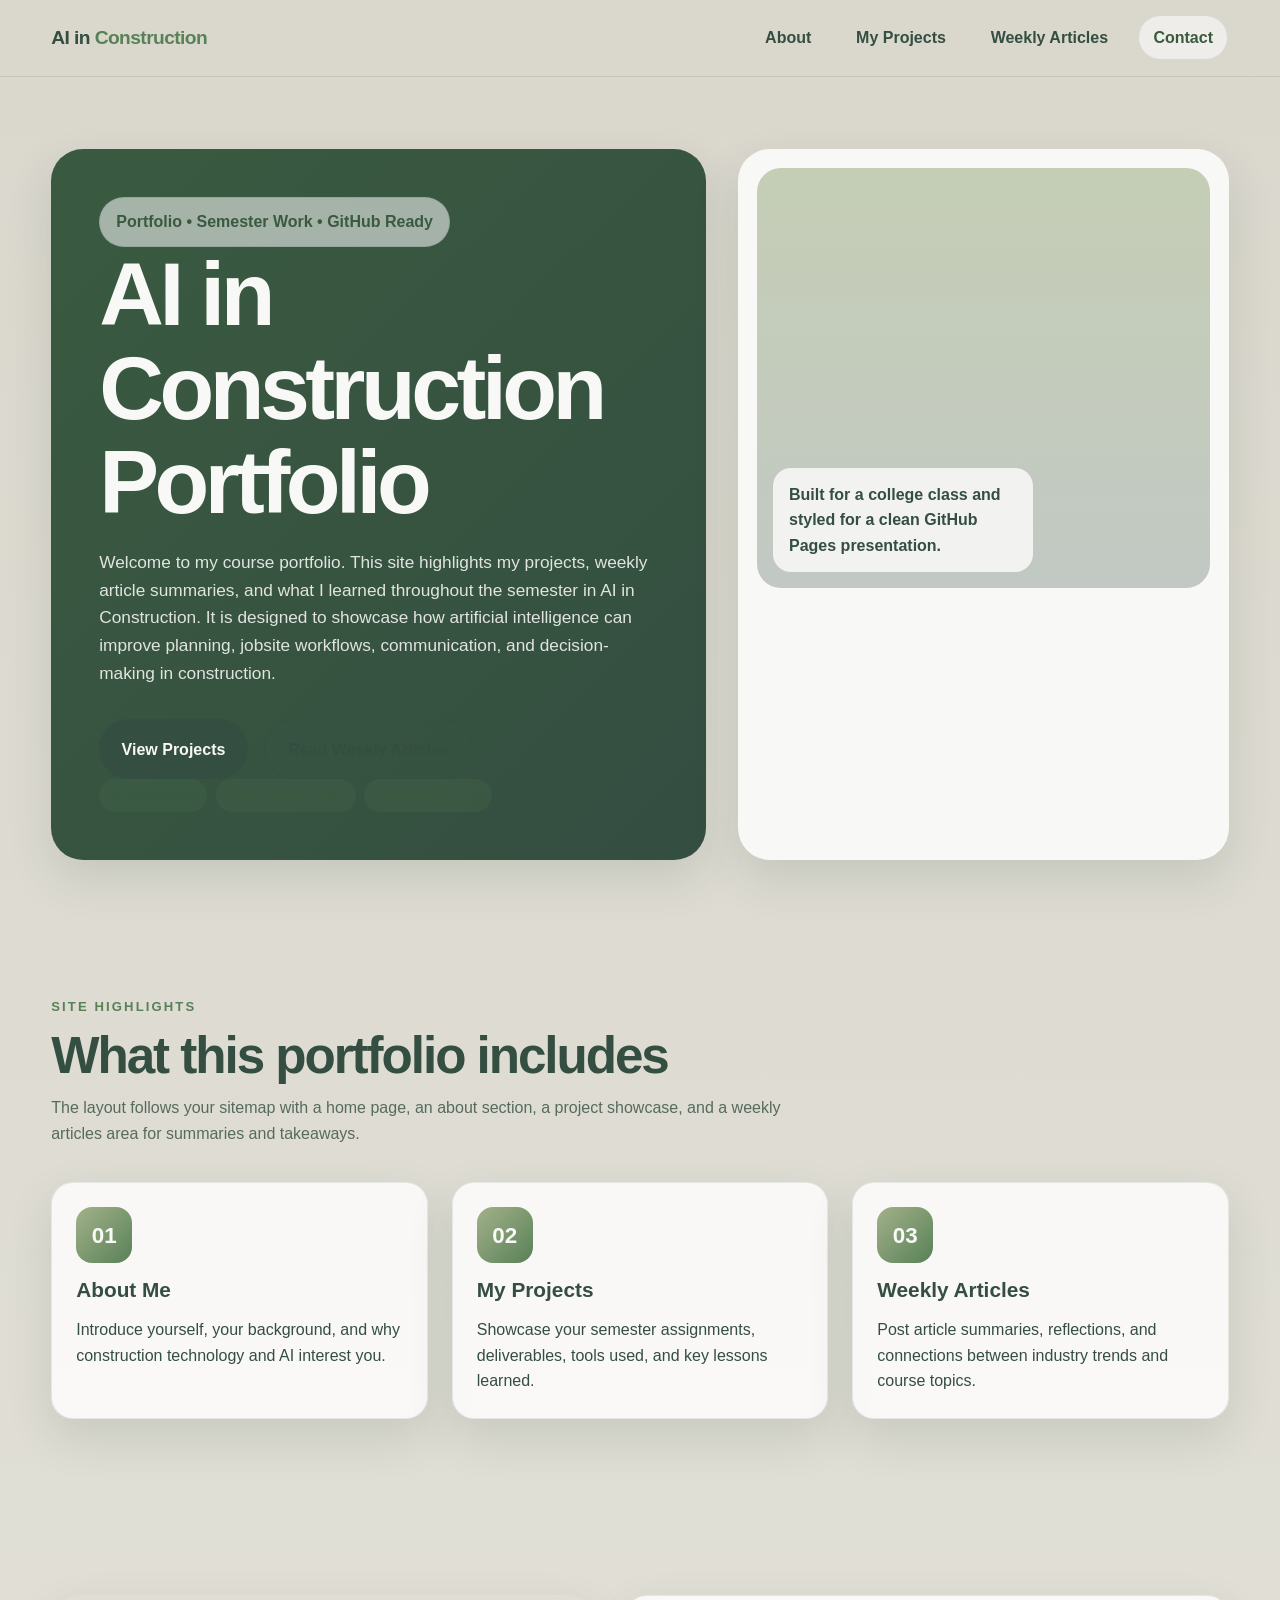
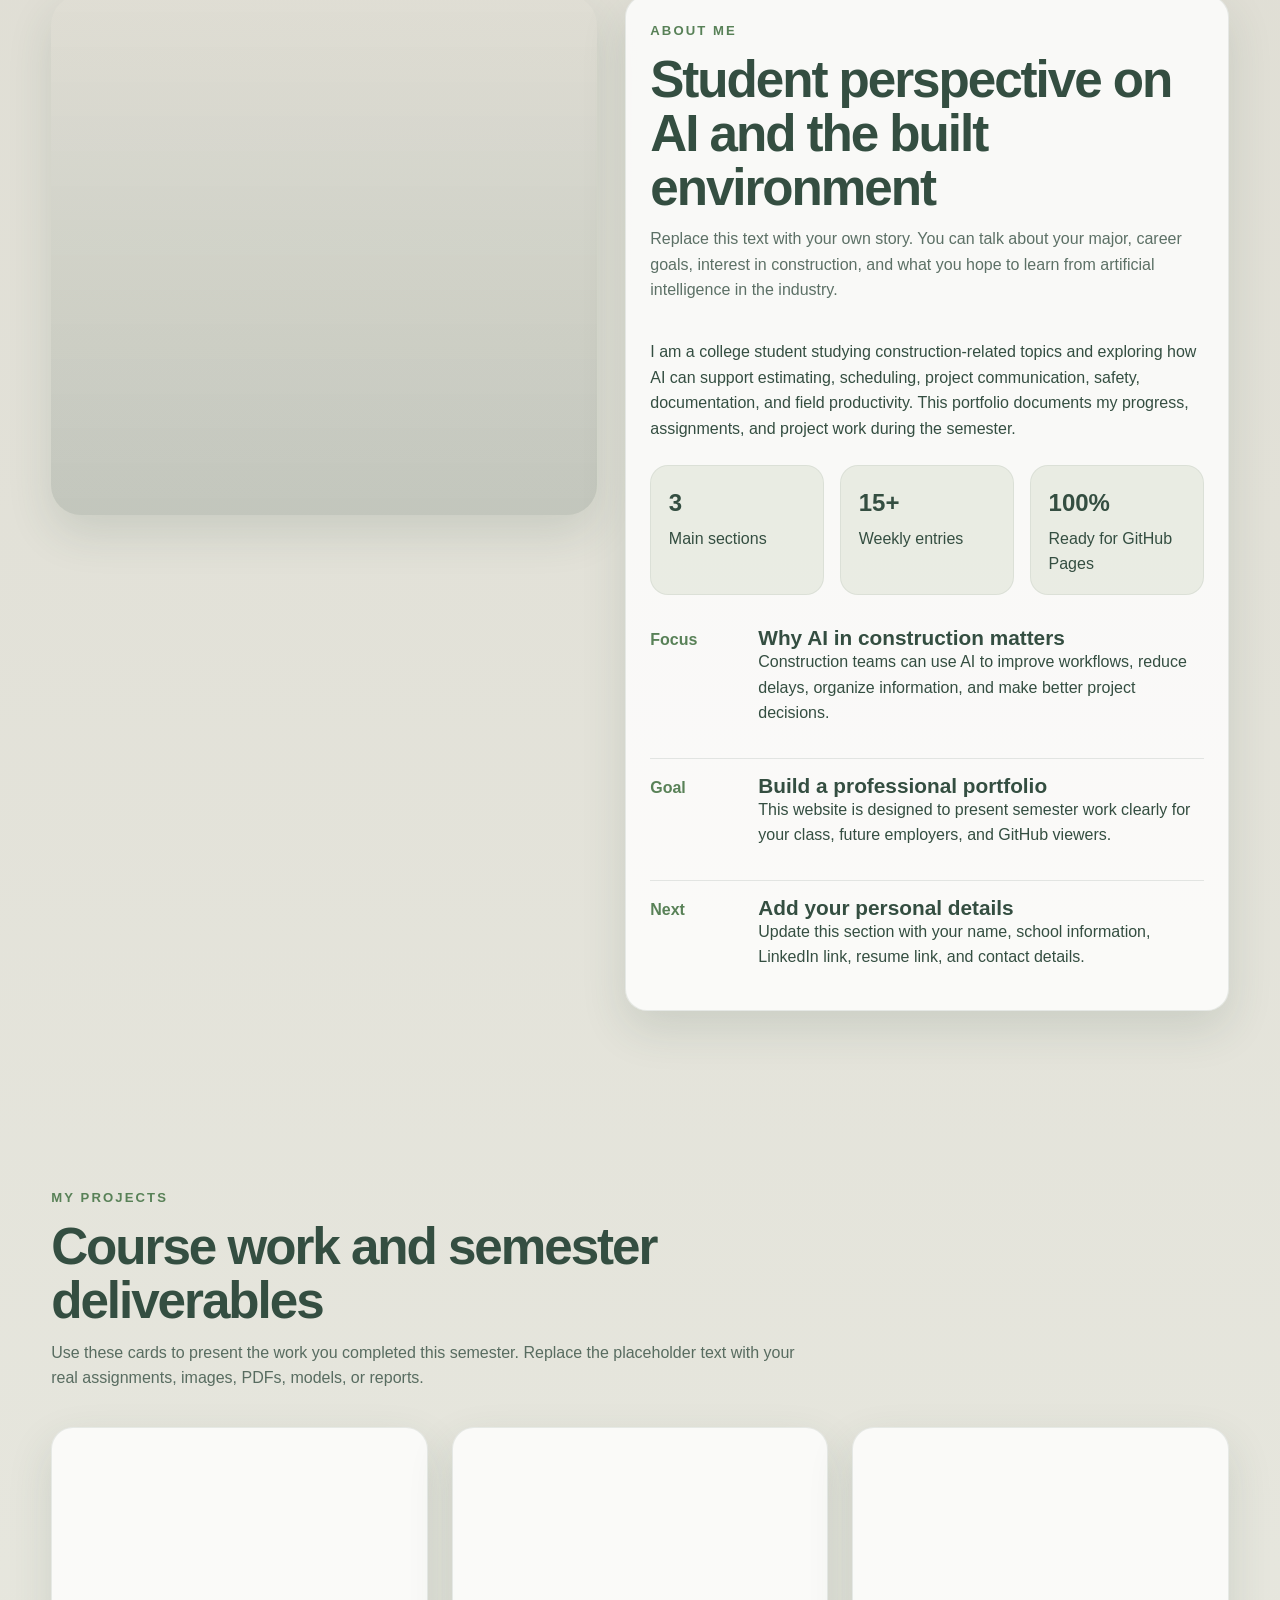
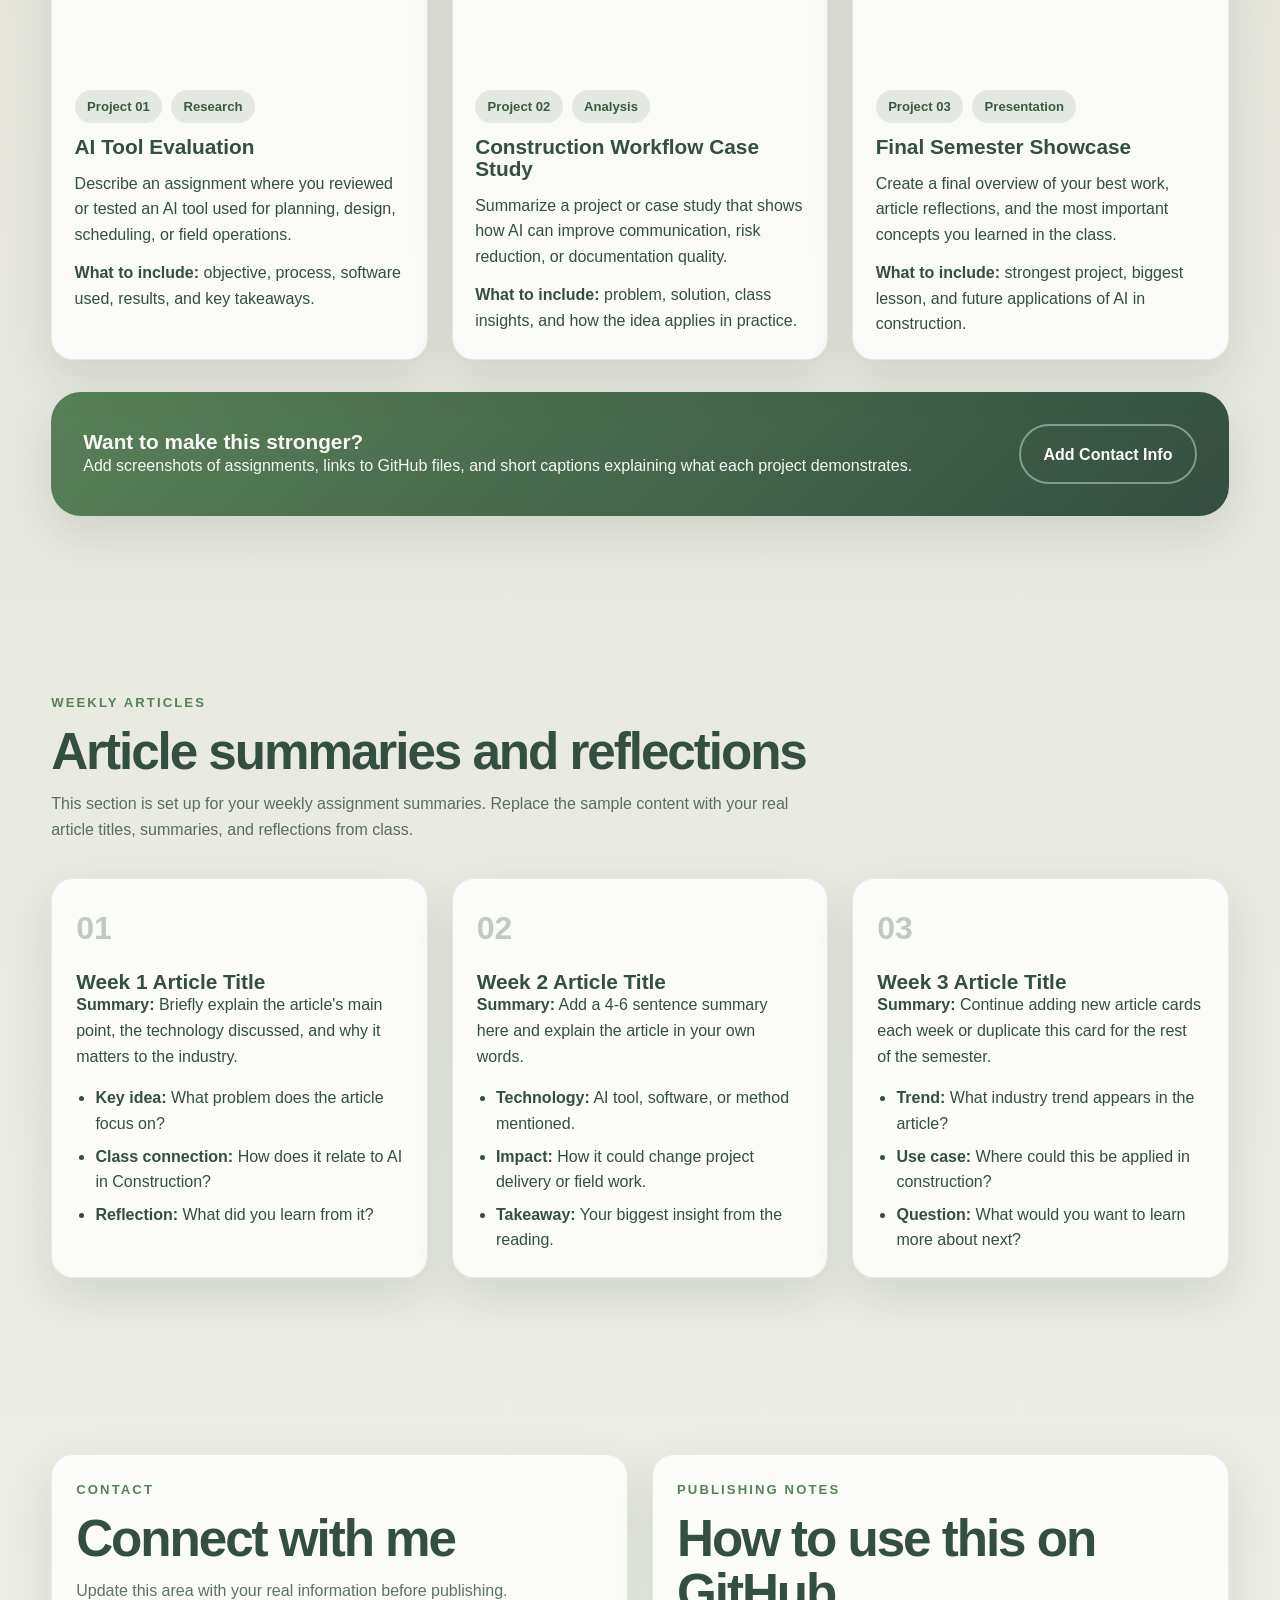
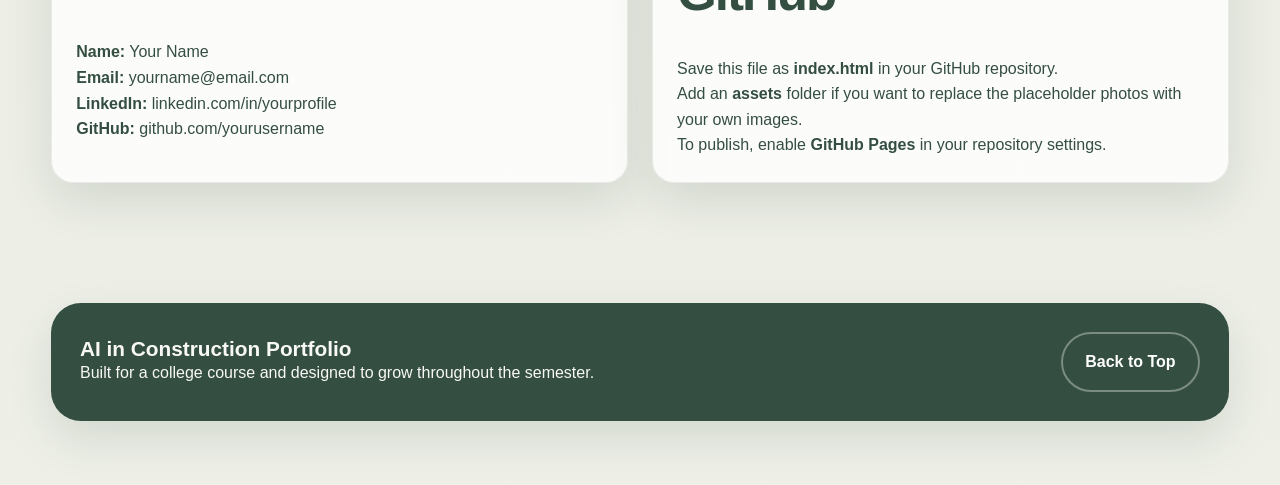
==== index.html @ 3de8e35a "Create index.html" ====
<!DOCTYPE html>
<html lang="en">
<head>
  <meta charset="UTF-8" />
  <meta name="viewport" content="width=device-width, initial-scale=1.0" />
  <title>AI in Construction Portfolio</title>
  <style>
    :root {
      --dust-grey: #dad7cd;
      --dry-sage: #a3b18a;
      --fern: #588157;
      --hunter-green: #3a5a40;
      --pine-teal: #344e41;
      --white: #f8f8f6;
      --shadow: 0 18px 45px rgba(52, 78, 65, 0.14);
      --radius: 22px;
      --max-width: 1180px;
    }

    * {
      box-sizing: border-box;
      margin: 0;
      padding: 0;
    }

    html {
      scroll-behavior: smooth;
    }

    body {
      font-family: Arial, Helvetica, sans-serif;
      background: linear-gradient(180deg, var(--dust-grey) 0%, #eef0e8 100%);
      color: var(--pine-teal);
      line-height: 1.6;
    }

    img {
      max-width: 100%;
      display: block;
      border-radius: 18px;
    }

    a {
      color: inherit;
      text-decoration: none;
    }

    .container {
      width: min(92%, var(--max-width));
      margin: 0 auto;
    }

    .section {
      padding: 5.5rem 0;
    }

    .section-heading {
      display: flex;
      flex-direction: column;
      gap: 0.75rem;
      margin-bottom: 2.25rem;
      max-width: 760px;
    }

    .eyebrow {
      color: var(--fern);
      text-transform: uppercase;
      letter-spacing: 0.16em;
      font-size: 0.82rem;
      font-weight: 700;
    }

    h1, h2, h3 {
      line-height: 1.05;
    }

    h1 {
      font-size: clamp(2.8rem, 7vw, 5.7rem);
      font-weight: 800;
      letter-spacing: -0.05em;
    }

    h2 {
      font-size: clamp(2rem, 4vw, 3.2rem);
      font-weight: 800;
      letter-spacing: -0.04em;
    }

    h3 {
      font-size: 1.3rem;
      font-weight: 800;
    }

    p {
      font-size: 1rem;
    }

    .pill {
      display: inline-flex;
      align-items: center;
      gap: 0.5rem;
      padding: 0.7rem 1rem;
      border-radius: 999px;
      background: rgba(255, 255, 255, 0.55);
      border: 1px solid rgba(52, 78, 65, 0.12);
      font-weight: 700;
      color: var(--hunter-green);
      backdrop-filter: blur(8px);
    }

    .btn {
      display: inline-flex;
      align-items: center;
      justify-content: center;
      padding: 0.95rem 1.4rem;
      border-radius: 999px;
      border: none;
      cursor: pointer;
      font-weight: 700;
      transition: transform 0.25s ease, box-shadow 0.25s ease, background 0.25s ease;
    }

    .btn:hover {
      transform: translateY(-2px);
      box-shadow: var(--shadow);
    }

    .btn-primary {
      background: var(--pine-teal);
      color: var(--white);
    }

    .btn-secondary {
      background: transparent;
      color: var(--pine-teal);
      border: 2px solid rgba(52, 78, 65, 0.25);
    }

    .site-header {
      position: sticky;
      top: 0;
      z-index: 20;
      background: rgba(218, 215, 205, 0.82);
      backdrop-filter: blur(14px);
      border-bottom: 1px solid rgba(52, 78, 65, 0.12);
    }

    .nav {
      display: flex;
      align-items: center;
      justify-content: space-between;
      gap: 1rem;
      min-height: 76px;
    }

    .brand {
      font-size: 1.2rem;
      font-weight: 900;
      letter-spacing: -0.03em;
    }

    .brand span {
      color: var(--fern);
    }

    .nav-links {
      display: flex;
      align-items: center;
      gap: 1rem;
      flex-wrap: wrap;
    }

    .nav-links a {
      font-weight: 700;
      padding: 0.55rem 0.9rem;
      border-radius: 999px;
    }

    .nav-links a:hover,
    .nav-links a:focus {
      background: rgba(88, 129, 87, 0.12);
      outline: none;
    }

    .hero {
      padding: 4.5rem 0 3rem;
    }

    .hero-grid {
      display: grid;
      grid-template-columns: 1.2fr 0.9fr;
      gap: 2rem;
      align-items: stretch;
    }

    .hero-copy,
    .hero-card {
      border-radius: 32px;
      overflow: hidden;
      box-shadow: var(--shadow);
    }

    .hero-copy {
      background: linear-gradient(135deg, var(--hunter-green), var(--pine-teal));
      color: var(--white);
      padding: 3rem;
      display: flex;
      flex-direction: column;
      justify-content: space-between;
      min-height: 540px;
    }

    .hero-copy p {
      max-width: 42rem;
      margin-top: 1.25rem;
      color: rgba(248, 248, 246, 0.88);
      font-size: 1.08rem;
    }

    .hero-actions {
      display: flex;
      flex-wrap: wrap;
      gap: 1rem;
      margin-top: 2rem;
    }

    .hero-card {
      background: var(--white);
      padding: 1.2rem;
      display: flex;
      flex-direction: column;
      gap: 1rem;
    }

    .hero-image {
      min-height: 100%;
      background: linear-gradient(180deg, rgba(163, 177, 138, 0.6), rgba(52, 78, 65, 0.28)),
        url('https://images.unsplash.com/photo-1504307651254-35680f356dfd?auto=format&fit=crop&w=1200&q=80') center/cover;
      border-radius: 24px;
      min-height: 420px;
      position: relative;
    }

    .hero-note {
      position: absolute;
      left: 1rem;
      bottom: 1rem;
      background: rgba(248, 248, 246, 0.9);
      color: var(--pine-teal);
      padding: 0.85rem 1rem;
      border-radius: 18px;
      font-weight: 700;
      max-width: 260px;
    }

    .benefits-grid,
    .projects-grid,
    .articles-grid,
    .contact-grid {
      display: grid;
      gap: 1.5rem;
    }

    .benefits-grid {
      grid-template-columns: repeat(3, 1fr);
    }

    .projects-grid,
    .articles-grid {
      grid-template-columns: repeat(3, 1fr);
    }

    .card {
      background: rgba(255, 255, 255, 0.8);
      border: 1px solid rgba(52, 78, 65, 0.1);
      border-radius: var(--radius);
      padding: 1.5rem;
      box-shadow: var(--shadow);
    }

    .feature-card {
      min-height: 220px;
      display: flex;
      flex-direction: column;
      gap: 1rem;
    }

    .feature-icon {
      width: 56px;
      height: 56px;
      border-radius: 16px;
      display: grid;
      place-items: center;
      background: linear-gradient(135deg, var(--dry-sage), var(--fern));
      color: var(--white);
      font-size: 1.4rem;
      font-weight: 900;
    }

    .about-grid {
      display: grid;
      grid-template-columns: 0.95fr 1.05fr;
      gap: 1.75rem;
      align-items: start;
    }

    .about-photo {
      min-height: 520px;
      background: linear-gradient(180deg, rgba(218, 215, 205, 0.12), rgba(52, 78, 65, 0.18)),
        url('https://images.unsplash.com/photo-1517048676732-d65bc937f952?auto=format&fit=crop&w=1200&q=80') center/cover;
      border-radius: 30px;
      box-shadow: var(--shadow);
    }

    .stats-grid {
      display: grid;
      grid-template-columns: repeat(3, 1fr);
      gap: 1rem;
      margin-top: 1.5rem;
    }

    .stat-box {
      background: rgba(163, 177, 138, 0.18);
      padding: 1.1rem;
      border-radius: 18px;
      border: 1px solid rgba(52, 78, 65, 0.08);
    }

    .stat-box strong {
      display: block;
      font-size: 1.5rem;
      margin-bottom: 0.2rem;
    }

    .project-card {
      padding: 0;
      overflow: hidden;
    }

    .project-image {
      height: 240px;
      background-size: cover;
      background-position: center;
    }

    .project-one { background-image: url('https://images.unsplash.com/photo-1541888946425-d81bb19240f5?auto=format&fit=crop&w=1200&q=80'); }
    .project-two { background-image: url('https://images.unsplash.com/photo-1503387762-592deb58ef4e?auto=format&fit=crop&w=1200&q=80'); }
    .project-three { background-image: url('https://images.unsplash.com/photo-1518005020951-eccb494ad742?auto=format&fit=crop&w=1200&q=80'); }

    .project-content {
      padding: 1.4rem;
      display: flex;
      flex-direction: column;
      gap: 0.8rem;
    }

    .tag-row {
      display: flex;
      flex-wrap: wrap;
      gap: 0.55rem;
    }

    .tag {
      padding: 0.38rem 0.78rem;
      border-radius: 999px;
      font-size: 0.82rem;
      font-weight: 700;
      background: rgba(88, 129, 87, 0.14);
      color: var(--hunter-green);
    }

    .timeline {
      margin-top: 2rem;
      display: grid;
      gap: 1rem;
    }

    .timeline-item {
      display: grid;
      grid-template-columns: 92px 1fr;
      gap: 1rem;
      align-items: start;
      padding: 1rem 0;
      border-top: 1px solid rgba(52, 78, 65, 0.12);
    }

    .timeline-item:first-child {
      border-top: none;
      padding-top: 0;
    }

    .timeline-week {
      font-weight: 800;
      color: var(--fern);
    }

    .article-card {
      display: flex;
      flex-direction: column;
      gap: 1rem;
      min-height: 320px;
    }

    .article-number {
      font-size: 2rem;
      font-weight: 900;
      color: rgba(58, 90, 64, 0.3);
    }

    .article-card ul {
      padding-left: 1.2rem;
    }

    .article-card li + li {
      margin-top: 0.45rem;
    }

    .cta-panel {
      margin-top: 2rem;
      padding: 2rem;
      border-radius: 30px;
      background: linear-gradient(135deg, var(--fern), var(--pine-teal));
      color: var(--white);
      box-shadow: var(--shadow);
      display: grid;
      grid-template-columns: 1fr auto;
      gap: 1rem;
      align-items: center;
    }

    .contact-grid {
      grid-template-columns: 1fr 1fr;
      align-items: stretch;
    }

    .contact-card,
    .footer-card {
      min-height: 100%;
    }

    .footer {
      padding: 2rem 0 4rem;
    }

    .footer-card {
      background: var(--pine-teal);
      color: var(--white);
      border-radius: 30px;
      padding: 1.8rem;
      display: flex;
      align-items: center;
      justify-content: space-between;
      gap: 1rem;
      box-shadow: var(--shadow);
      flex-wrap: wrap;
    }

    .muted {
      color: rgba(52, 78, 65, 0.8);
    }

    @media (max-width: 1040px) {
      .hero-grid,
      .about-grid,
      .contact-grid,
      .cta-panel {
        grid-template-columns: 1fr;
      }

      .benefits-grid,
      .projects-grid,
      .articles-grid {
        grid-template-columns: repeat(2, 1fr);
      }
    }

    @media (max-width: 720px) {
      .nav {
        align-items: flex-start;
        flex-direction: column;
        padding: 1rem 0;
      }

      .nav-links {
        width: 100%;
      }

      .hero-copy {
        padding: 2rem;
        min-height: auto;
      }

      .benefits-grid,
      .projects-grid,
      .articles-grid,
      .stats-grid {
        grid-template-columns: 1fr;
      }

      .timeline-item {
        grid-template-columns: 1fr;
      }

      .section {
        padding: 4.3rem 0;
      }
    }
  </style>
</head>
<body>
  <header class="site-header">
    <div class="container nav">
      <a href="#home" class="brand">AI in <span>Construction</span></a>
      <nav class="nav-links" aria-label="Primary navigation">
        <a href="#about">About</a>
        <a href="#projects">My Projects</a>
        <a href="#articles">Weekly Articles</a>
        <a href="#contact" class="pill">Contact</a>
      </nav>
    </div>
  </header>

  <main>
    <section id="home" class="hero">
      <div class="container hero-grid">
        <div class="hero-copy">
          <div>
            <span class="pill">Portfolio • Semester Work • GitHub Ready</span>
            <h1>AI in Construction Portfolio</h1>
            <p>
              Welcome to my course portfolio. This site highlights my projects, weekly article summaries,
              and what I learned throughout the semester in AI in Construction. It is designed to showcase
              how artificial intelligence can improve planning, jobsite workflows, communication, and decision-making in construction.
            </p>
            <div class="hero-actions">
              <a class="btn btn-primary" href="#projects">View Projects</a>
              <a class="btn btn-secondary" href="#articles">Read Weekly Articles</a>
            </div>
          </div>

          <div class="tag-row">
            <span class="tag">AI Workflows</span>
            <span class="tag">Construction Tech</span>
            <span class="tag">Course Portfolio</span>
          </div>
        </div>

        <div class="hero-card">
          <div class="hero-image" role="img" aria-label="Construction worker at a jobsite">
            <div class="hero-note">Built for a college class and styled for a clean GitHub Pages presentation.</div>
          </div>
        </div>
      </div>
    </section>

    <section class="section">
      <div class="container">
        <div class="section-heading">
          <span class="eyebrow">Site Highlights</span>
          <h2>What this portfolio includes</h2>
          <p class="muted">
            The layout follows your sitemap with a home page, an about section, a project showcase,
            and a weekly articles area for summaries and takeaways.
          </p>
        </div>

        <div class="benefits-grid">
          <article class="card feature-card">
            <div class="feature-icon">01</div>
            <h3>About Me</h3>
            <p>Introduce yourself, your background, and why construction technology and AI interest you.</p>
          </article>

          <article class="card feature-card">
            <div class="feature-icon">02</div>
            <h3>My Projects</h3>
            <p>Showcase your semester assignments, deliverables, tools used, and key lessons learned.</p>
          </article>

          <article class="card feature-card">
            <div class="feature-icon">03</div>
            <h3>Weekly Articles</h3>
            <p>Post article summaries, reflections, and connections between industry trends and course topics.</p>
          </article>
        </div>
      </div>
    </section>

    <section id="about" class="section">
      <div class="container about-grid">
        <div class="about-photo" role="img" aria-label="Student collaboration and planning"></div>

        <div class="card">
          <div class="section-heading">
            <span class="eyebrow">About Me</span>
            <h2>Student perspective on AI and the built environment</h2>
            <p class="muted">
              Replace this text with your own story. You can talk about your major, career goals,
              interest in construction, and what you hope to learn from artificial intelligence in the industry.
            </p>
          </div>

          <p>
            I am a college student studying construction-related topics and exploring how AI can support
            estimating, scheduling, project communication, safety, documentation, and field productivity.
            This portfolio documents my progress, assignments, and project work during the semester.
          </p>

          <div class="stats-grid">
            <div class="stat-box">
              <strong>3</strong>
              Main sections
            </div>
            <div class="stat-box">
              <strong>15+</strong>
              Weekly entries
            </div>
            <div class="stat-box">
              <strong>100%</strong>
              Ready for GitHub Pages
            </div>
          </div>

          <div class="timeline">
            <div class="timeline-item">
              <div class="timeline-week">Focus</div>
              <div>
                <h3>Why AI in construction matters</h3>
                <p>Construction teams can use AI to improve workflows, reduce delays, organize information, and make better project decisions.</p>
              </div>
            </div>
            <div class="timeline-item">
              <div class="timeline-week">Goal</div>
              <div>
                <h3>Build a professional portfolio</h3>
                <p>This website is designed to present semester work clearly for your class, future employers, and GitHub viewers.</p>
              </div>
            </div>
            <div class="timeline-item">
              <div class="timeline-week">Next</div>
              <div>
                <h3>Add your personal details</h3>
                <p>Update this section with your name, school information, LinkedIn link, resume link, and contact details.</p>
              </div>
            </div>
          </div>
        </div>
      </div>
    </section>

    <section id="projects" class="section">
      <div class="container">
        <div class="section-heading">
          <span class="eyebrow">My Projects</span>
          <h2>Course work and semester deliverables</h2>
          <p class="muted">
            Use these cards to present the work you completed this semester. Replace the placeholder text with your real assignments,
            images, PDFs, models, or reports.
          </p>
        </div>

        <div class="projects-grid">
          <article class="card project-card">
            <div class="project-image project-one"></div>
            <div class="project-content">
              <div class="tag-row">
                <span class="tag">Project 01</span>
                <span class="tag">Research</span>
              </div>
              <h3>AI Tool Evaluation</h3>
              <p>Describe an assignment where you reviewed or tested an AI tool used for planning, design, scheduling, or field operations.</p>
              <p><strong>What to include:</strong> objective, process, software used, results, and key takeaways.</p>
            </div>
          </article>

          <article class="card project-card">
            <div class="project-image project-two"></div>
            <div class="project-content">
              <div class="tag-row">
                <span class="tag">Project 02</span>
                <span class="tag">Analysis</span>
              </div>
              <h3>Construction Workflow Case Study</h3>
              <p>Summarize a project or case study that shows how AI can improve communication, risk reduction, or documentation quality.</p>
              <p><strong>What to include:</strong> problem, solution, class insights, and how the idea applies in practice.</p>
            </div>
          </article>

          <article class="card project-card">
            <div class="project-image project-three"></div>
            <div class="project-content">
              <div class="tag-row">
                <span class="tag">Project 03</span>
                <span class="tag">Presentation</span>
              </div>
              <h3>Final Semester Showcase</h3>
              <p>Create a final overview of your best work, article reflections, and the most important concepts you learned in the class.</p>
              <p><strong>What to include:</strong> strongest project, biggest lesson, and future applications of AI in construction.</p>
            </div>
          </article>
        </div>

        <div class="cta-panel">
          <div>
            <h3>Want to make this stronger?</h3>
            <p>Add screenshots of assignments, links to GitHub files, and short captions explaining what each project demonstrates.</p>
          </div>
          <a href="#contact" class="btn btn-secondary" style="color: white; border-color: rgba(255,255,255,0.4);">Add Contact Info</a>
        </div>
      </div>
    </section>

    <section id="articles" class="section">
      <div class="container">
        <div class="section-heading">
          <span class="eyebrow">Weekly Articles</span>
          <h2>Article summaries and reflections</h2>
          <p class="muted">
            This section is set up for your weekly assignment summaries. Replace the sample content with your real article titles,
            summaries, and reflections from class.
          </p>
        </div>

        <div class="articles-grid">
          <article class="card article-card">
            <div class="article-number">01</div>
            <div>
              <h3>Week 1 Article Title</h3>
              <p><strong>Summary:</strong> Briefly explain the article's main point, the technology discussed, and why it matters to the industry.</p>
            </div>
            <ul>
              <li><strong>Key idea:</strong> What problem does the article focus on?</li>
              <li><strong>Class connection:</strong> How does it relate to AI in Construction?</li>
              <li><strong>Reflection:</strong> What did you learn from it?</li>
            </ul>
          </article>

          <article class="card article-card">
            <div class="article-number">02</div>
            <div>
              <h3>Week 2 Article Title</h3>
              <p><strong>Summary:</strong> Add a 4-6 sentence summary here and explain the article in your own words.</p>
            </div>
            <ul>
              <li><strong>Technology:</strong> AI tool, software, or method mentioned.</li>
              <li><strong>Impact:</strong> How it could change project delivery or field work.</li>
              <li><strong>Takeaway:</strong> Your biggest insight from the reading.</li>
            </ul>
          </article>

          <article class="card article-card">
            <div class="article-number">03</div>
            <div>
              <h3>Week 3 Article Title</h3>
              <p><strong>Summary:</strong> Continue adding new article cards each week or duplicate this card for the rest of the semester.</p>
            </div>
            <ul>
              <li><strong>Trend:</strong> What industry trend appears in the article?</li>
              <li><strong>Use case:</strong> Where could this be applied in construction?</li>
              <li><strong>Question:</strong> What would you want to learn more about next?</li>
            </ul>
          </article>
        </div>
      </div>
    </section>

    <section id="contact" class="section">
      <div class="container contact-grid">
        <article class="card contact-card">
          <div class="section-heading">
            <span class="eyebrow">Contact</span>
            <h2>Connect with me</h2>
            <p class="muted">Update this area with your real information before publishing.</p>
          </div>
          <p><strong>Name:</strong> Your Name</p>
          <p><strong>Email:</strong> yourname@email.com</p>
          <p><strong>LinkedIn:</strong> linkedin.com/in/yourprofile</p>
          <p><strong>GitHub:</strong> github.com/yourusername</p>
        </article>

        <article class="card contact-card">
          <div class="section-heading">
            <span class="eyebrow">Publishing Notes</span>
            <h2>How to use this on GitHub</h2>
          </div>
          <p>Save this file as <strong>index.html</strong> in your GitHub repository.</p>
          <p>Add an <strong>assets</strong> folder if you want to replace the placeholder photos with your own images.</p>
          <p>To publish, enable <strong>GitHub Pages</strong> in your repository settings.</p>
        </article>
      </div>
    </section>
  </main>

  <footer class="footer">
    <div class="container">
      <div class="footer-card">
        <div>
          <h3>AI in Construction Portfolio</h3>
          <p>Built for a college course and designed to grow throughout the semester.</p>
        </div>
        <a href="#home" class="btn btn-secondary" style="color: white; border-color: rgba(255,255,255,0.35);">Back to Top</a>
      </div>
    </div>
  </footer>
</body>
</html>
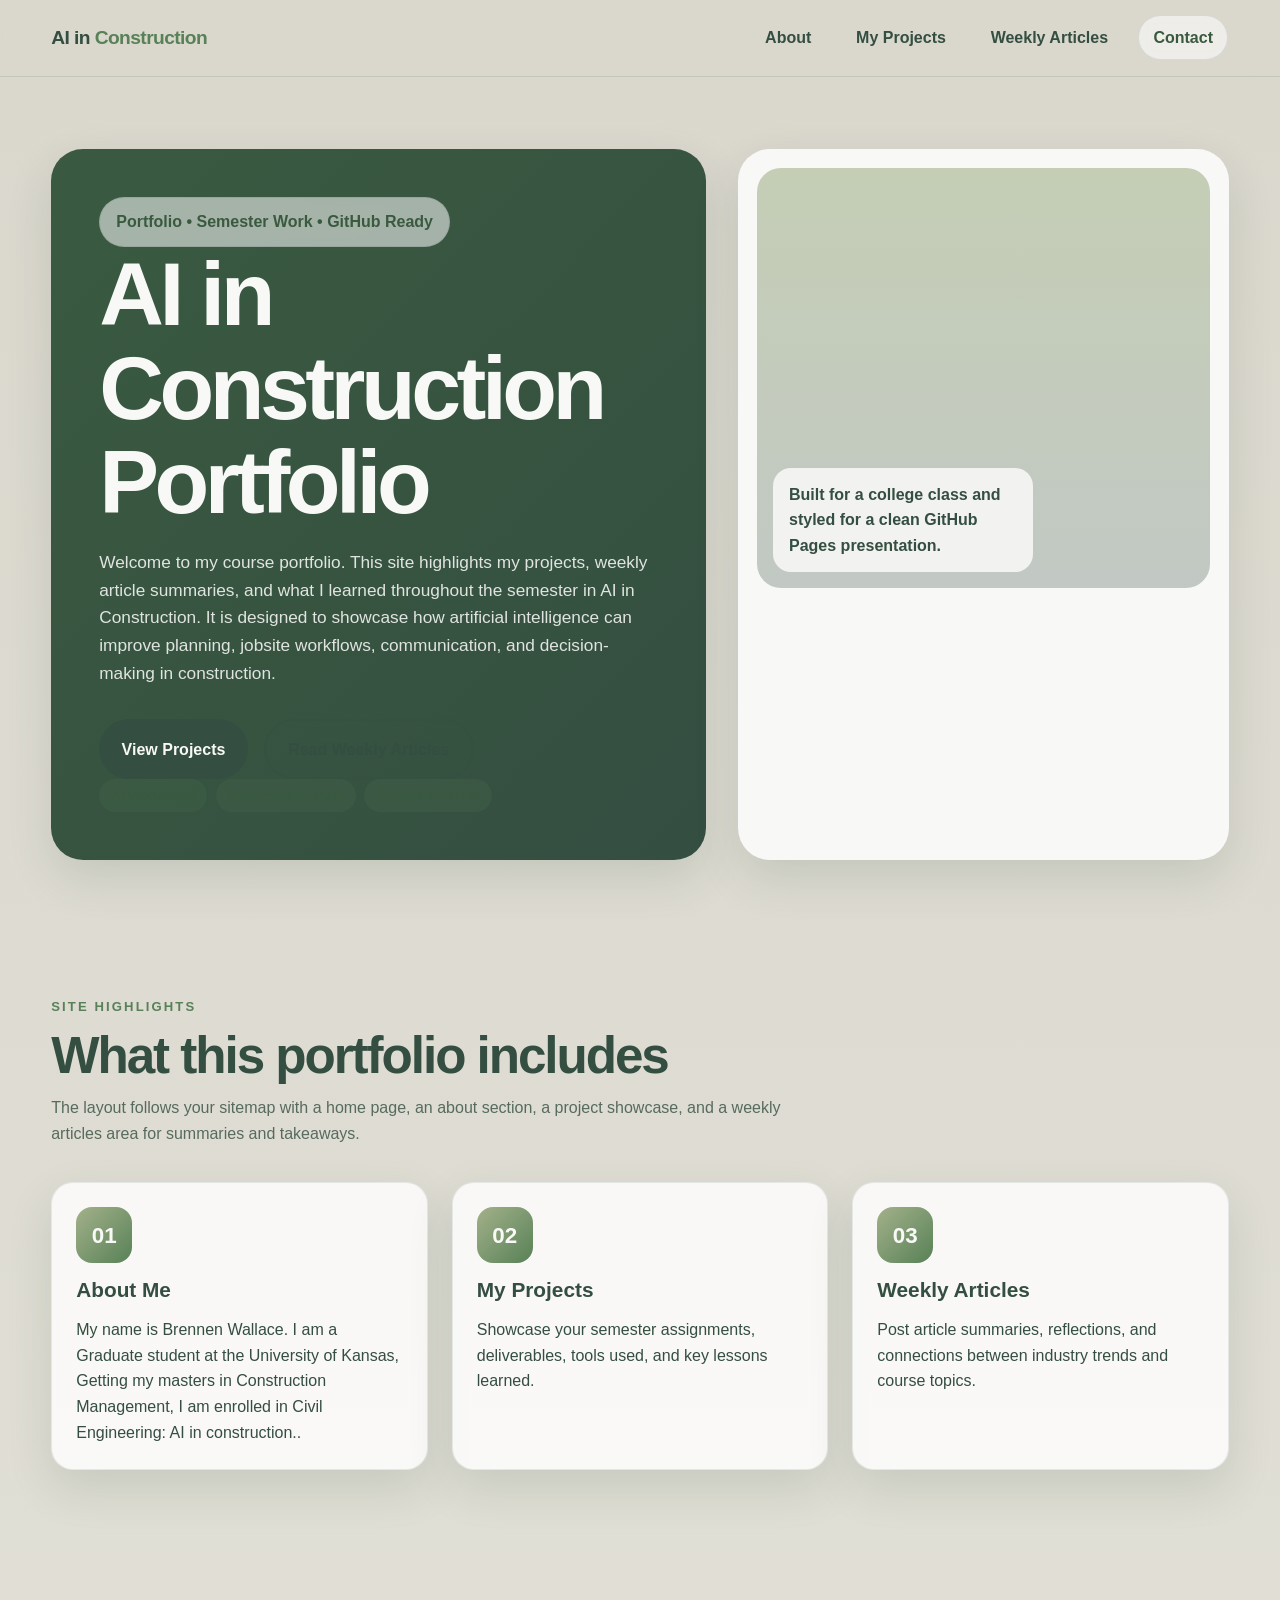
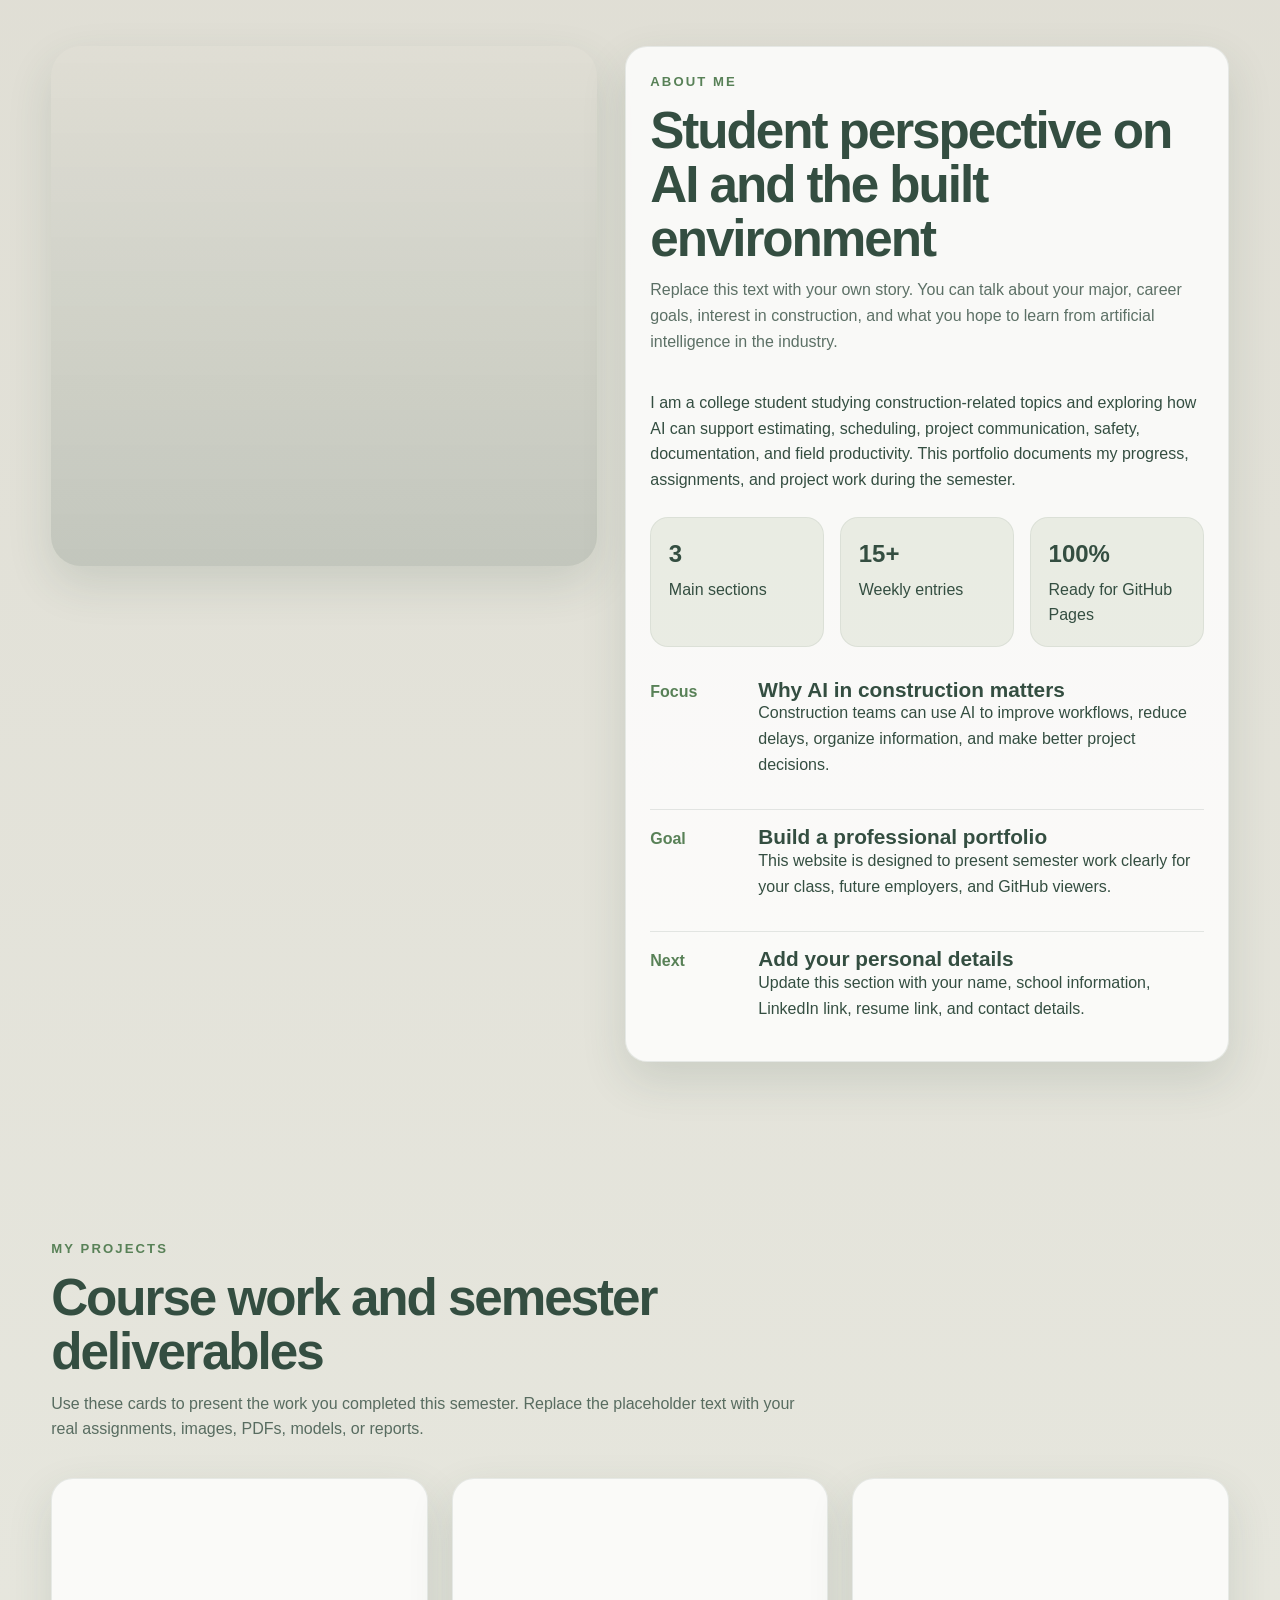
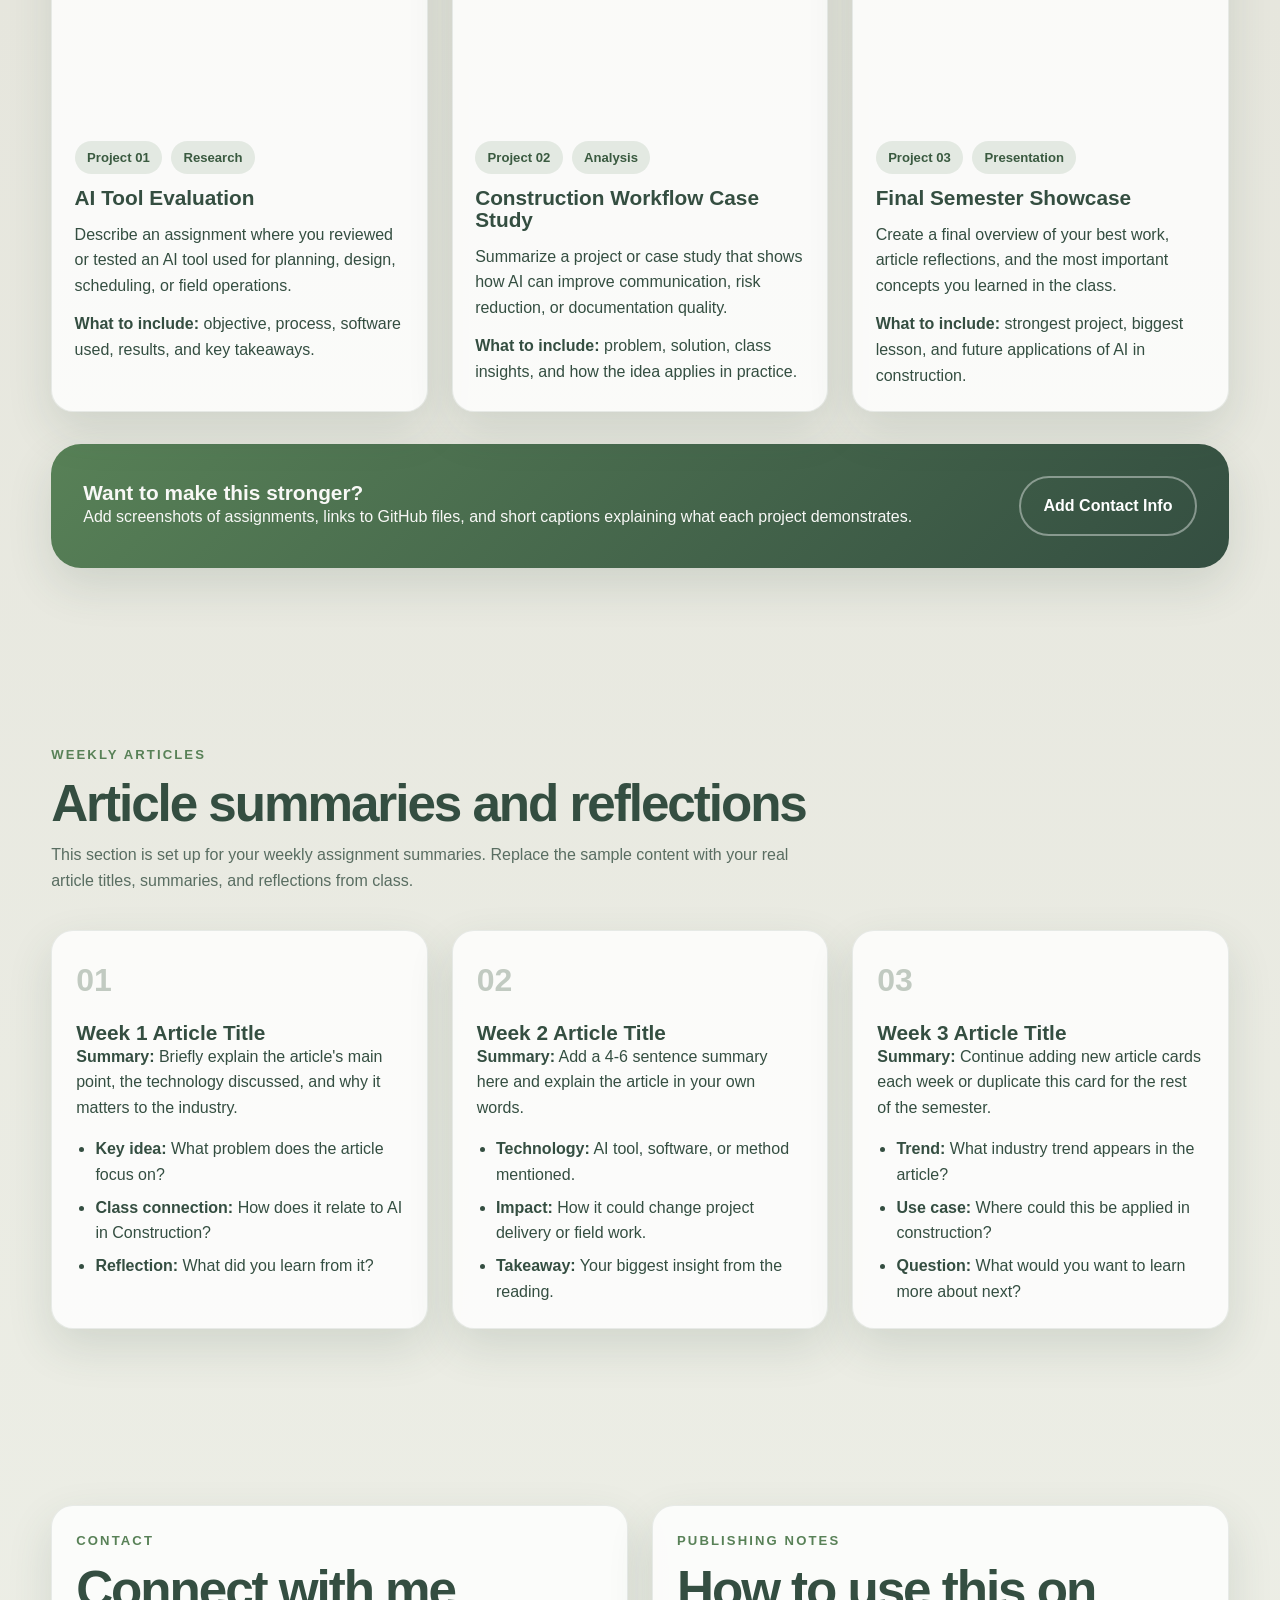
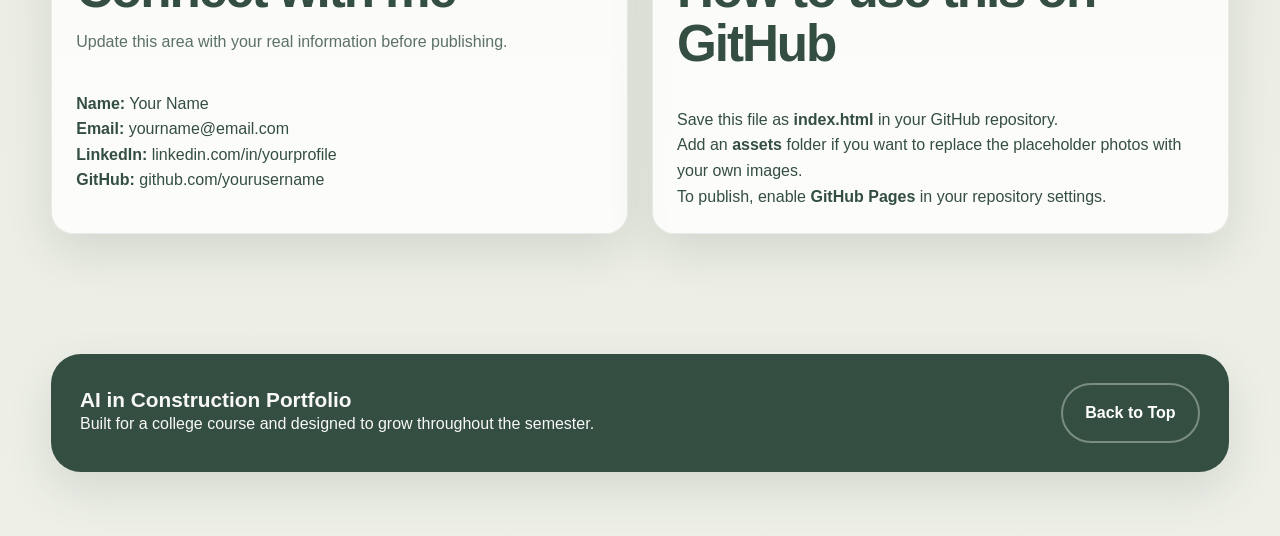
==== commit 64c1a019: "Update index.html" ====
--- a/index.html
+++ b/index.html
@@ -568,7 +568,7 @@
           <article class="card feature-card">
             <div class="feature-icon">01</div>
             <h3>About Me</h3>
-            <p>Introduce yourself, your background, and why construction technology and AI interest you.</p>
+            <p>My name is Brennen Wallace. I am a Graduate student at the University of Kansas, Getting my masters in Construction Management, I am enrolled in Civil Engineering: AI in construction..</p>
           </article>
 
           <article class="card feature-card">
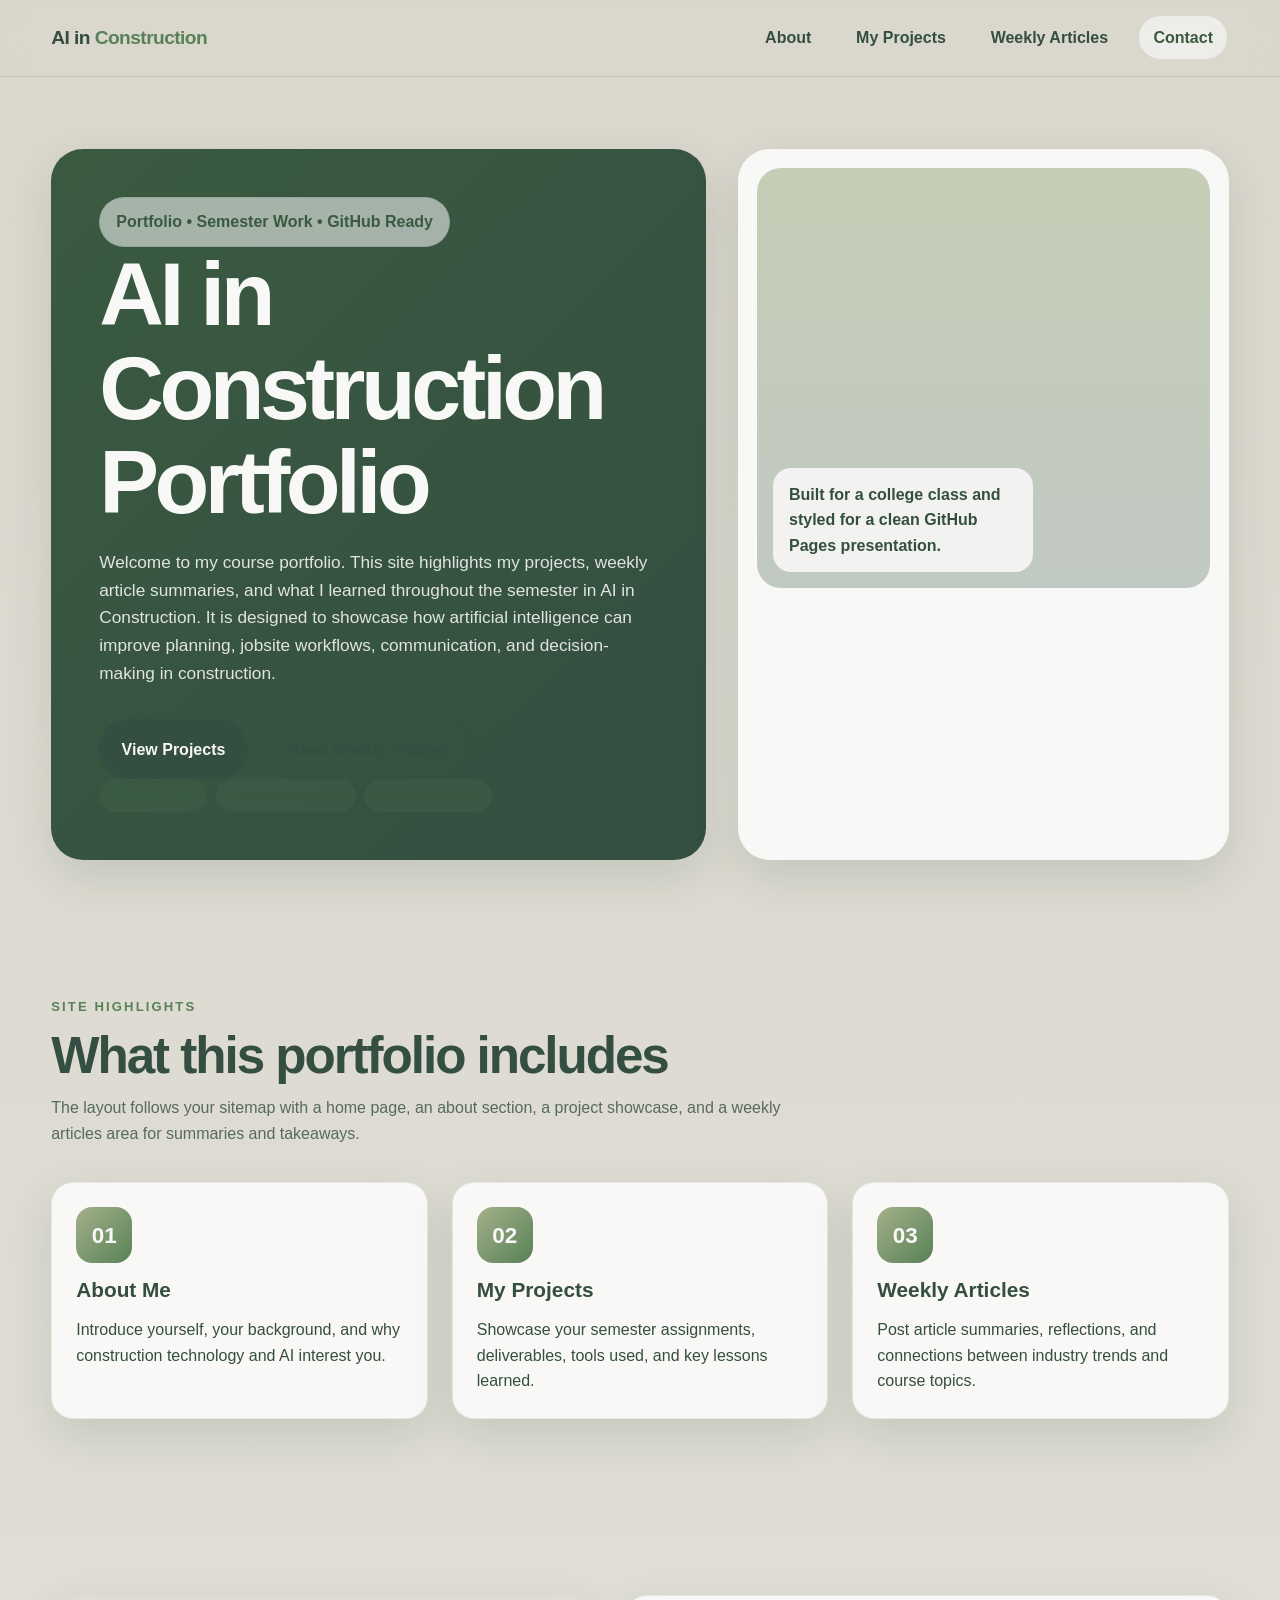
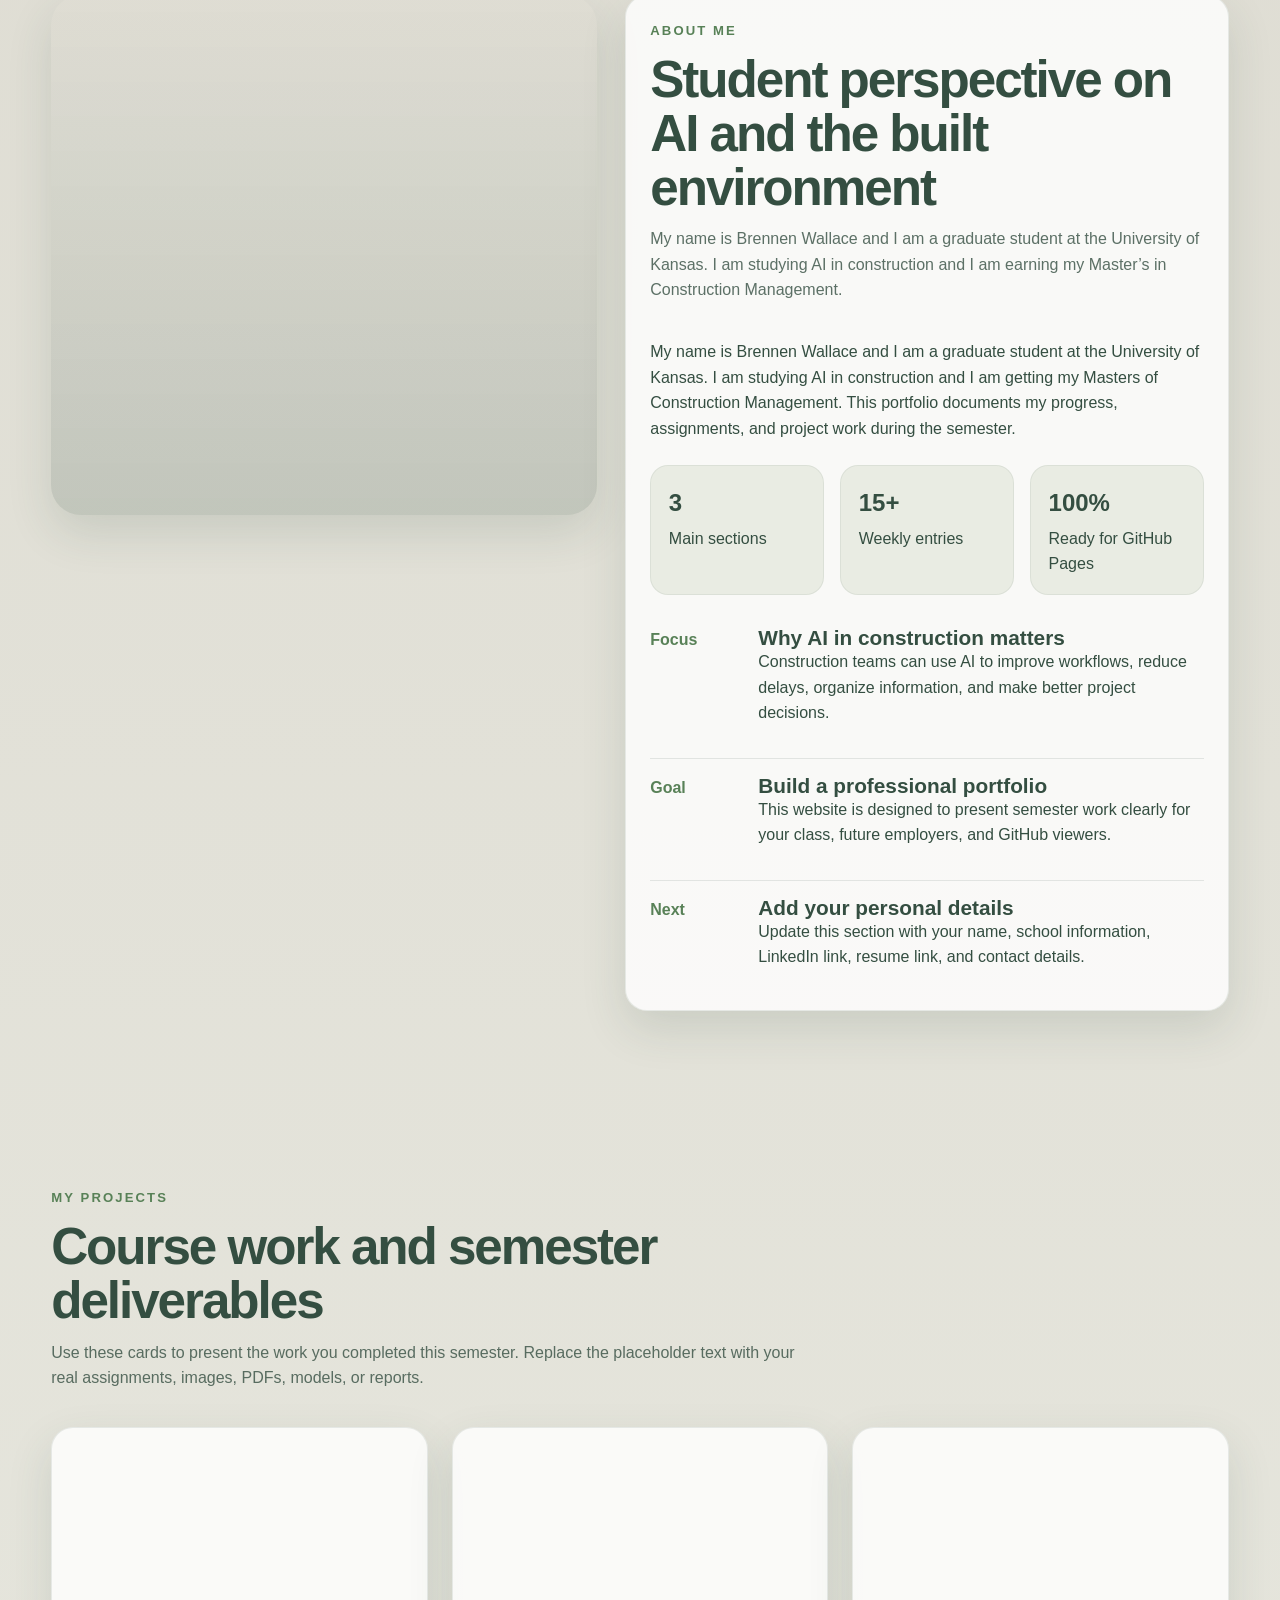
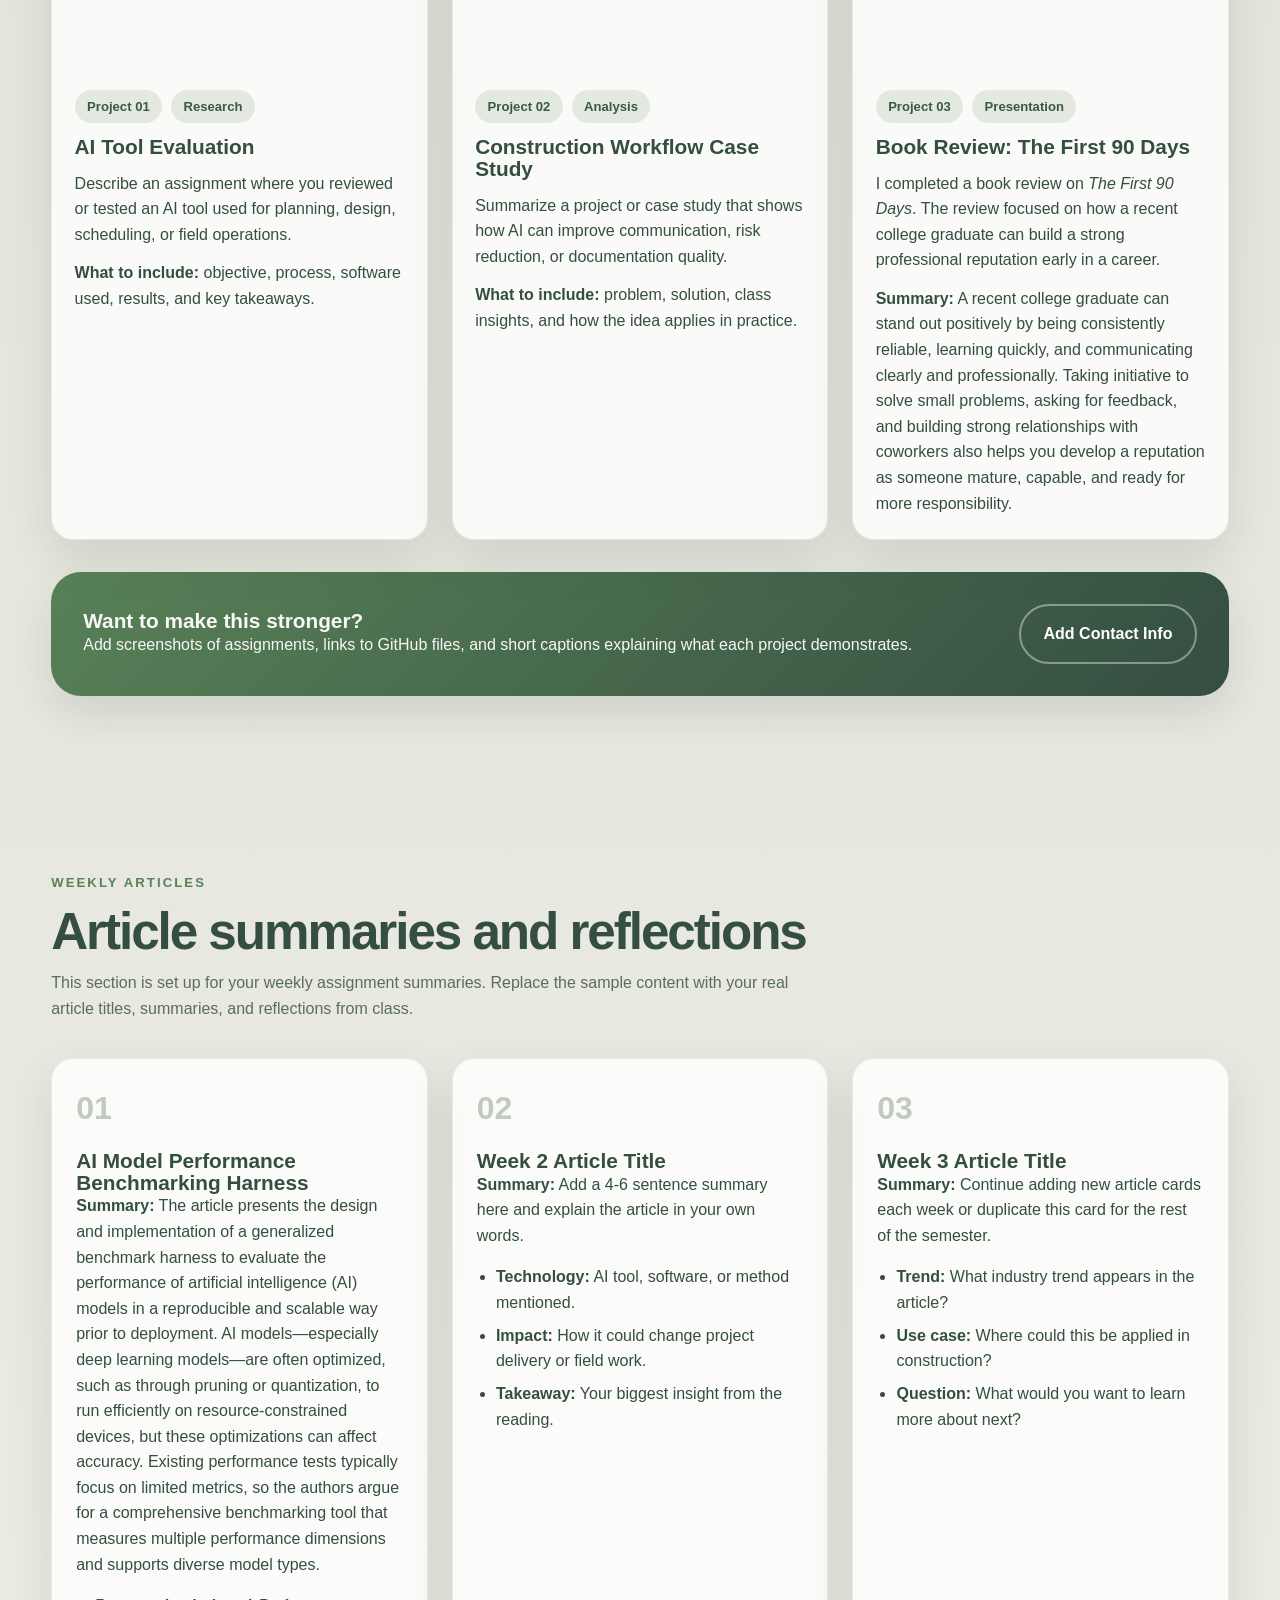
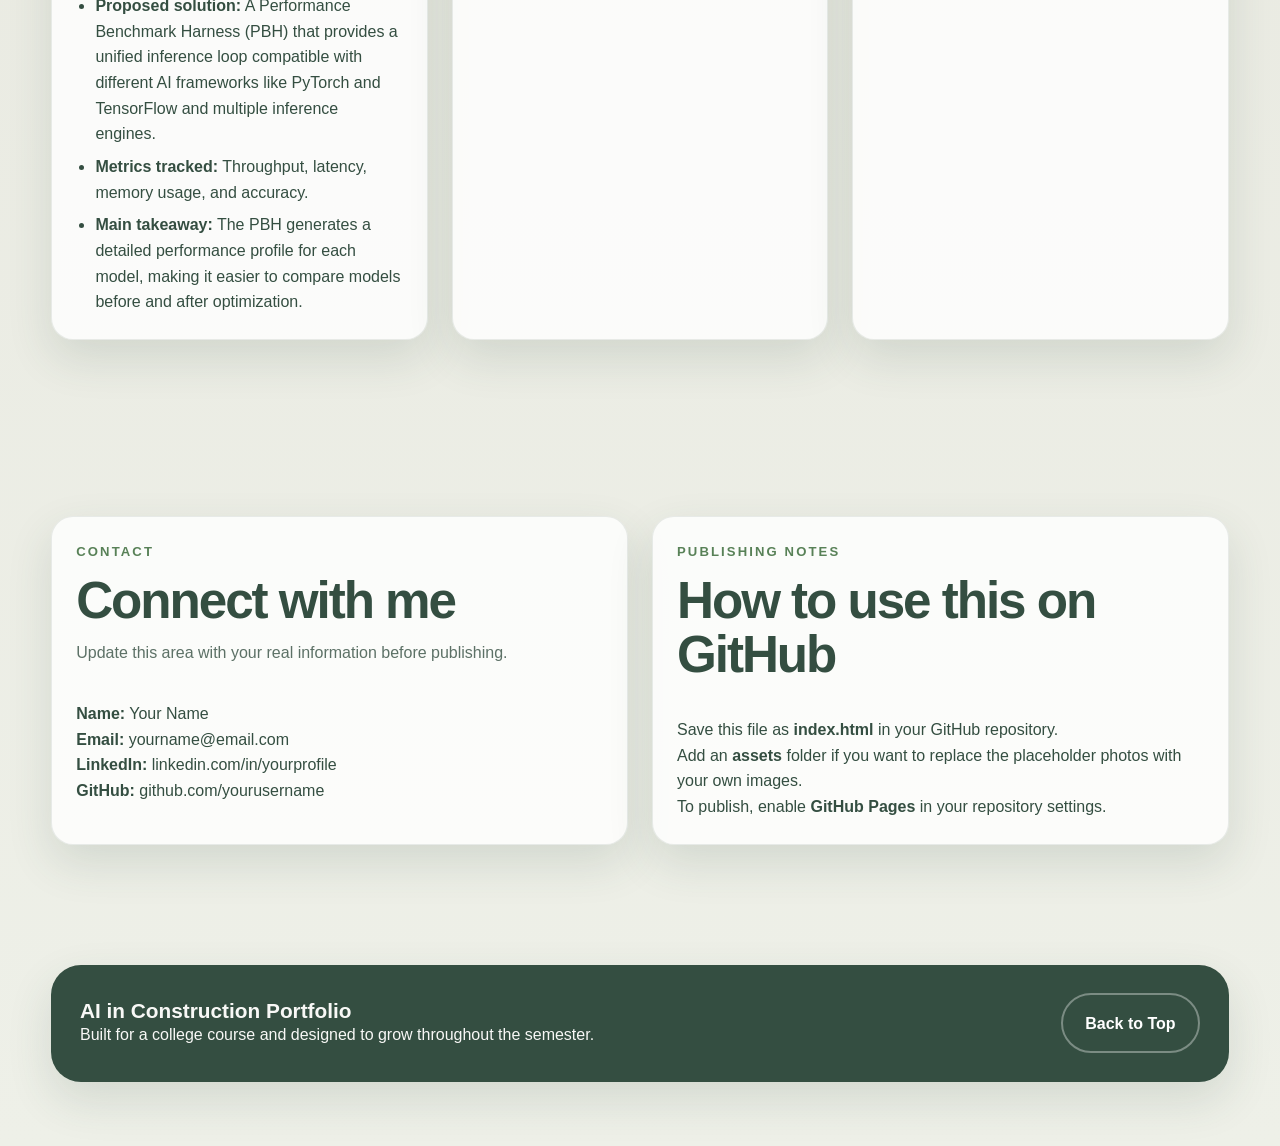
==== commit f17fe195: "Create index.html" ====
--- a/index.html
+++ b/index.html
@@ -568,7 +568,7 @@
           <article class="card feature-card">
             <div class="feature-icon">01</div>
             <h3>About Me</h3>
-            <p>My name is Brennen Wallace. I am a Graduate student at the University of Kansas, Getting my masters in Construction Management, I am enrolled in Civil Engineering: AI in construction..</p>
+            <p>Introduce yourself, your background, and why construction technology and AI interest you.</p>
           </article>
 
           <article class="card feature-card">
@@ -595,15 +595,12 @@
             <span class="eyebrow">About Me</span>
             <h2>Student perspective on AI and the built environment</h2>
             <p class="muted">
-              Replace this text with your own story. You can talk about your major, career goals,
-              interest in construction, and what you hope to learn from artificial intelligence in the industry.
+              My name is Brennen Wallace and I am a graduate student at the University of Kansas. I am studying AI in construction and I am earning my Master’s in Construction Management.
             </p>
           </div>
 
           <p>
-            I am a college student studying construction-related topics and exploring how AI can support
-            estimating, scheduling, project communication, safety, documentation, and field productivity.
-            This portfolio documents my progress, assignments, and project work during the semester.
+            My name is Brennen Wallace and I am a graduate student at the University of Kansas. I am studying AI in construction and I am getting my Masters of Construction Management. This portfolio documents my progress, assignments, and project work during the semester.
           </p>
 
           <div class="stats-grid">
@@ -693,9 +690,9 @@
                 <span class="tag">Project 03</span>
                 <span class="tag">Presentation</span>
               </div>
-              <h3>Final Semester Showcase</h3>
-              <p>Create a final overview of your best work, article reflections, and the most important concepts you learned in the class.</p>
-              <p><strong>What to include:</strong> strongest project, biggest lesson, and future applications of AI in construction.</p>
+              <h3>Book Review: The First 90 Days</h3>
+              <p>I completed a book review on <em>The First 90 Days</em>. The review focused on how a recent college graduate can build a strong professional reputation early in a career.</p>
+              <p><strong>Summary:</strong> A recent college graduate can stand out positively by being consistently reliable, learning quickly, and communicating clearly and professionally. Taking initiative to solve small problems, asking for feedback, and building strong relationships with coworkers also helps you develop a reputation as someone mature, capable, and ready for more responsibility.</p>
             </div>
           </article>
         </div>
@@ -725,13 +722,13 @@
           <article class="card article-card">
             <div class="article-number">01</div>
             <div>
-              <h3>Week 1 Article Title</h3>
-              <p><strong>Summary:</strong> Briefly explain the article's main point, the technology discussed, and why it matters to the industry.</p>
+              <h3>AI Model Performance Benchmarking Harness</h3>
+              <p><strong>Summary:</strong> The article presents the design and implementation of a generalized benchmark harness to evaluate the performance of artificial intelligence (AI) models in a reproducible and scalable way prior to deployment. AI models—especially deep learning models—are often optimized, such as through pruning or quantization, to run efficiently on resource-constrained devices, but these optimizations can affect accuracy. Existing performance tests typically focus on limited metrics, so the authors argue for a comprehensive benchmarking tool that measures multiple performance dimensions and supports diverse model types.</p>
             </div>
             <ul>
-              <li><strong>Key idea:</strong> What problem does the article focus on?</li>
-              <li><strong>Class connection:</strong> How does it relate to AI in Construction?</li>
-              <li><strong>Reflection:</strong> What did you learn from it?</li>
+              <li><strong>Proposed solution:</strong> A Performance Benchmark Harness (PBH) that provides a unified inference loop compatible with different AI frameworks like PyTorch and TensorFlow and multiple inference engines.</li>
+              <li><strong>Metrics tracked:</strong> Throughput, latency, memory usage, and accuracy.</li>
+              <li><strong>Main takeaway:</strong> The PBH generates a detailed performance profile for each model, making it easier to compare models before and after optimization.</li>
             </ul>
           </article>
 
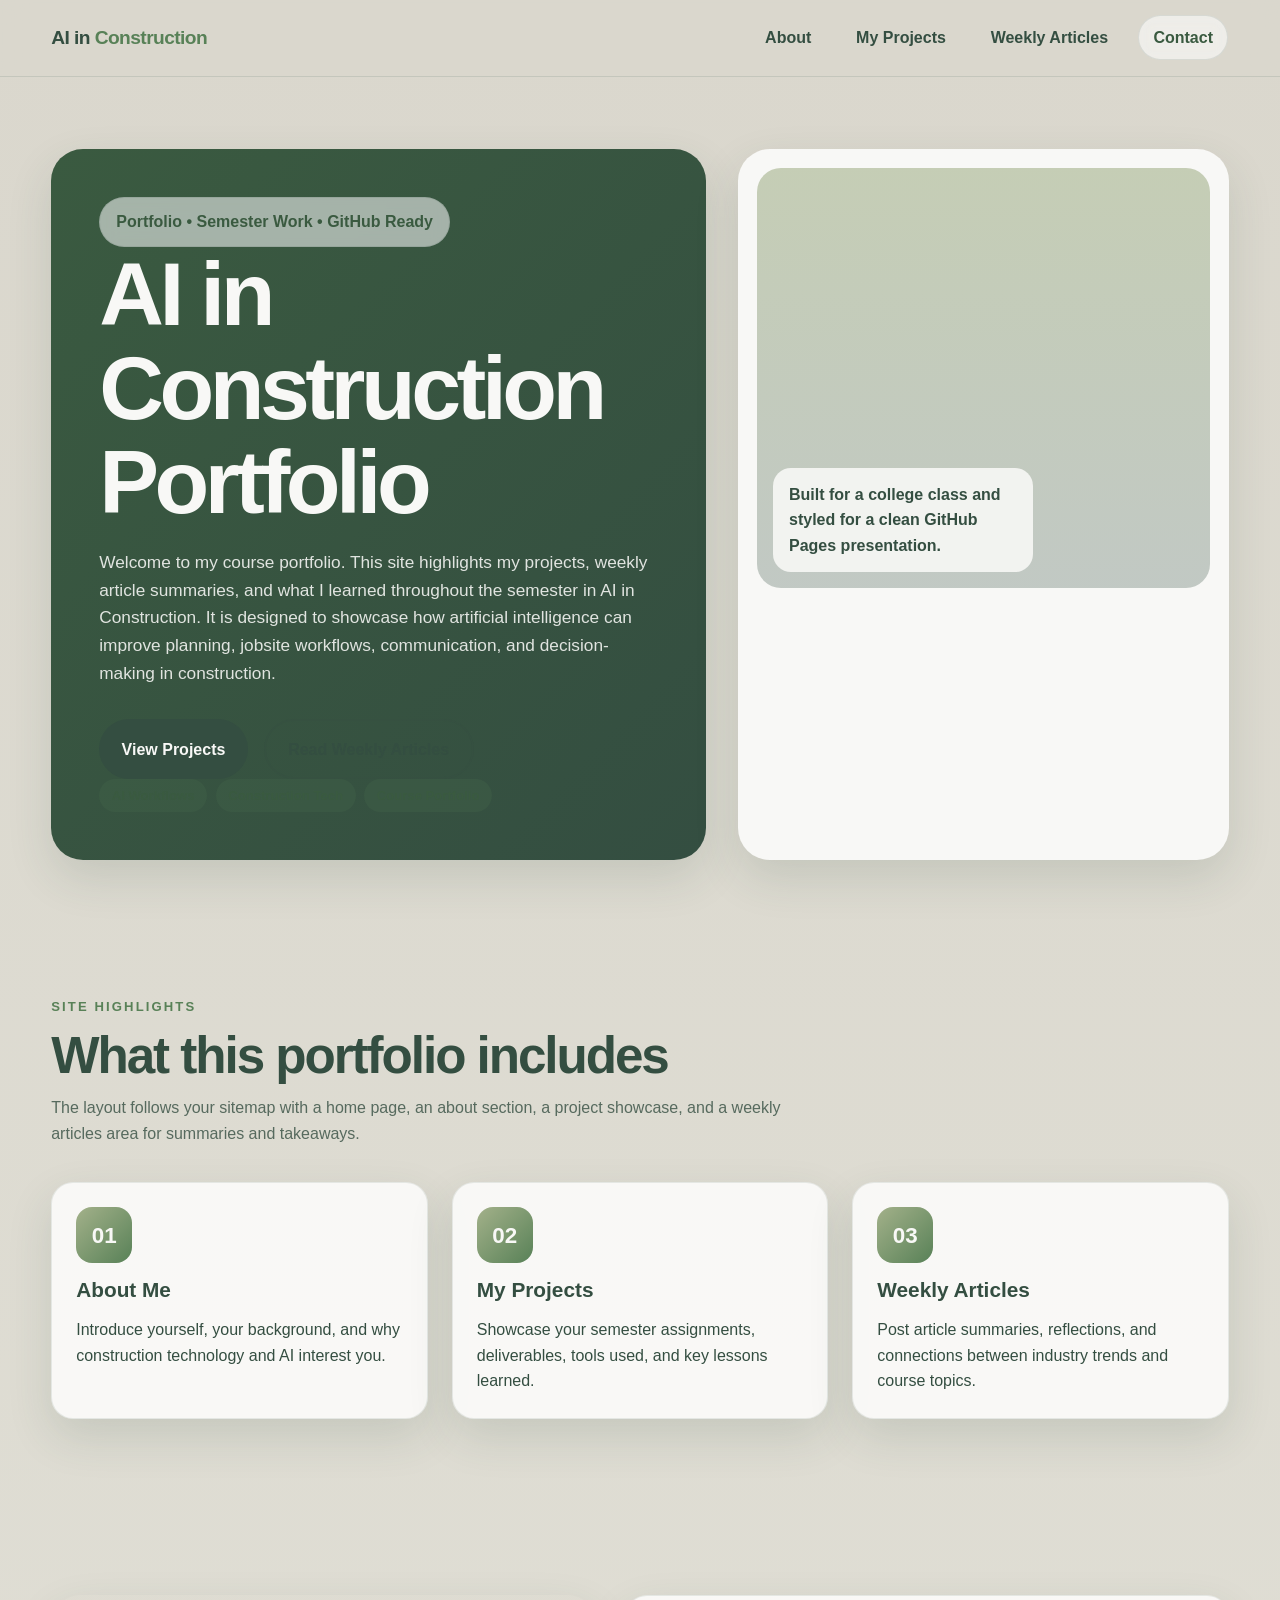
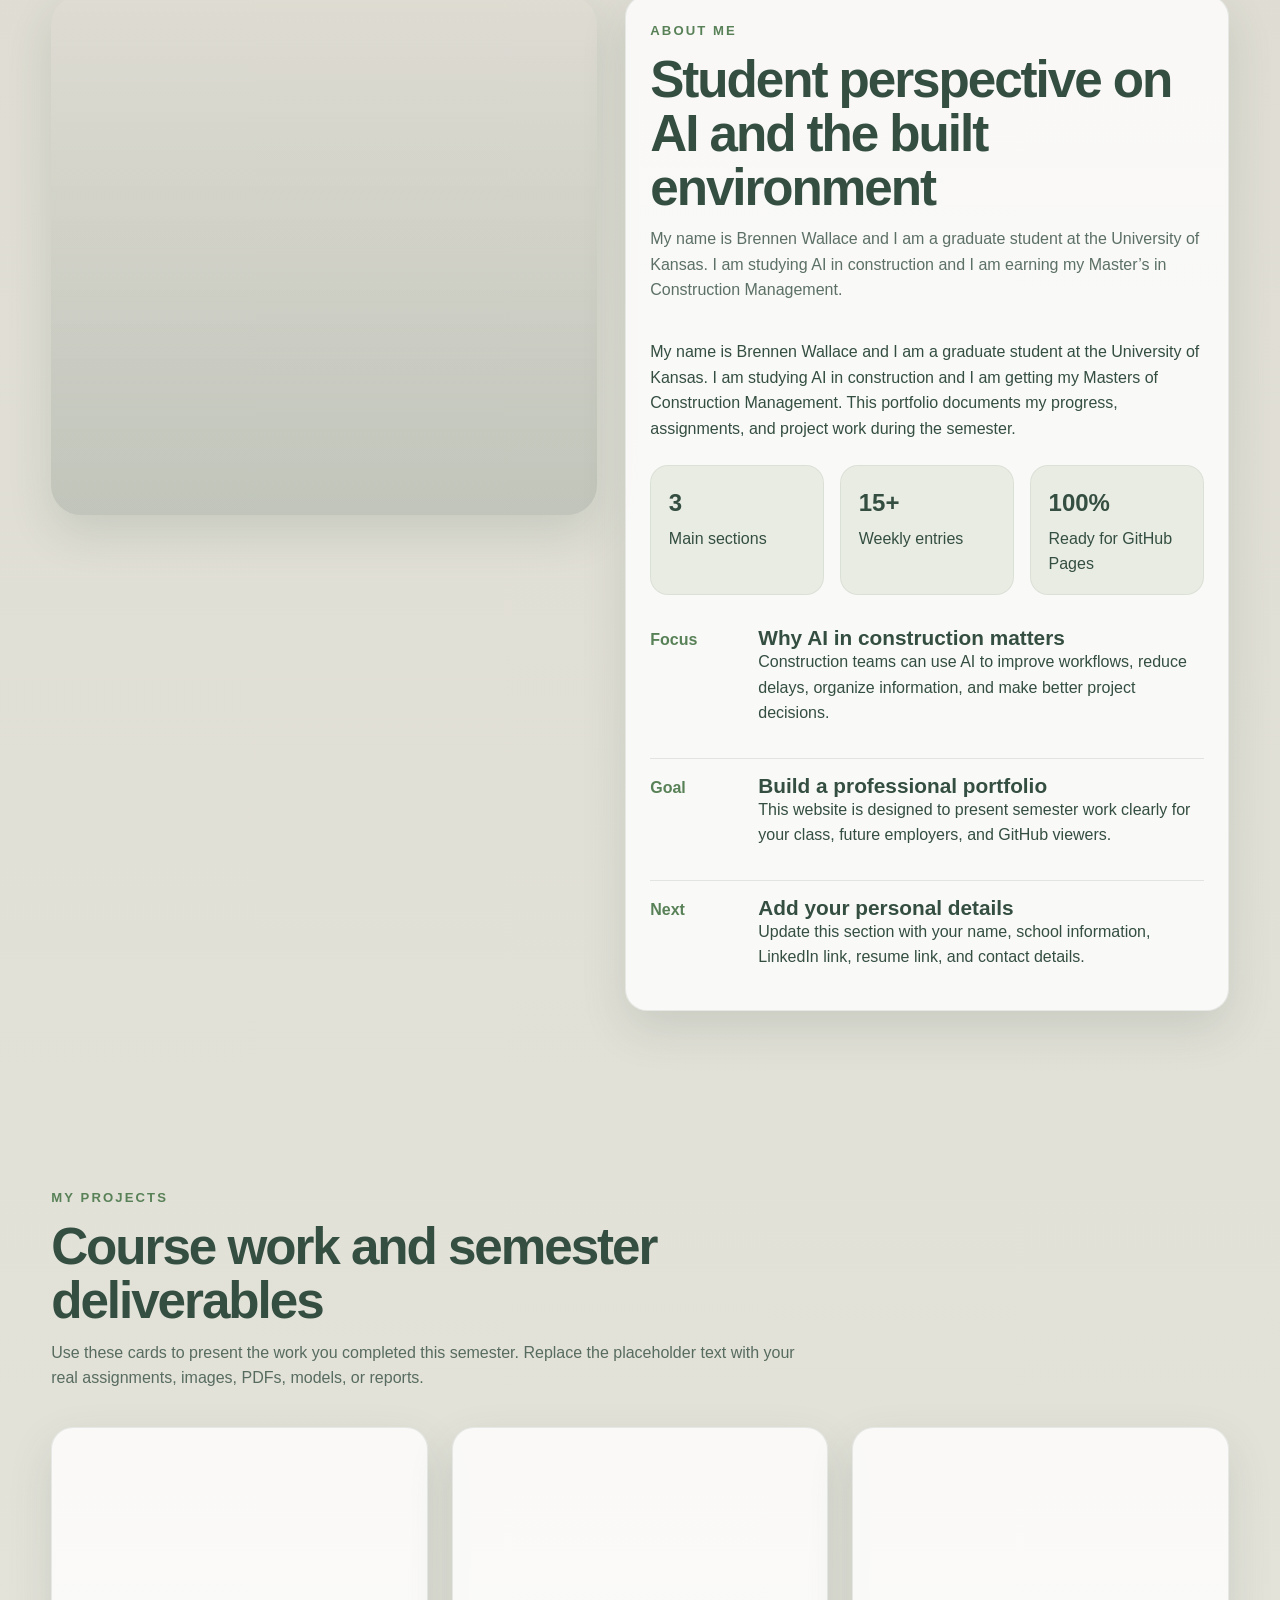
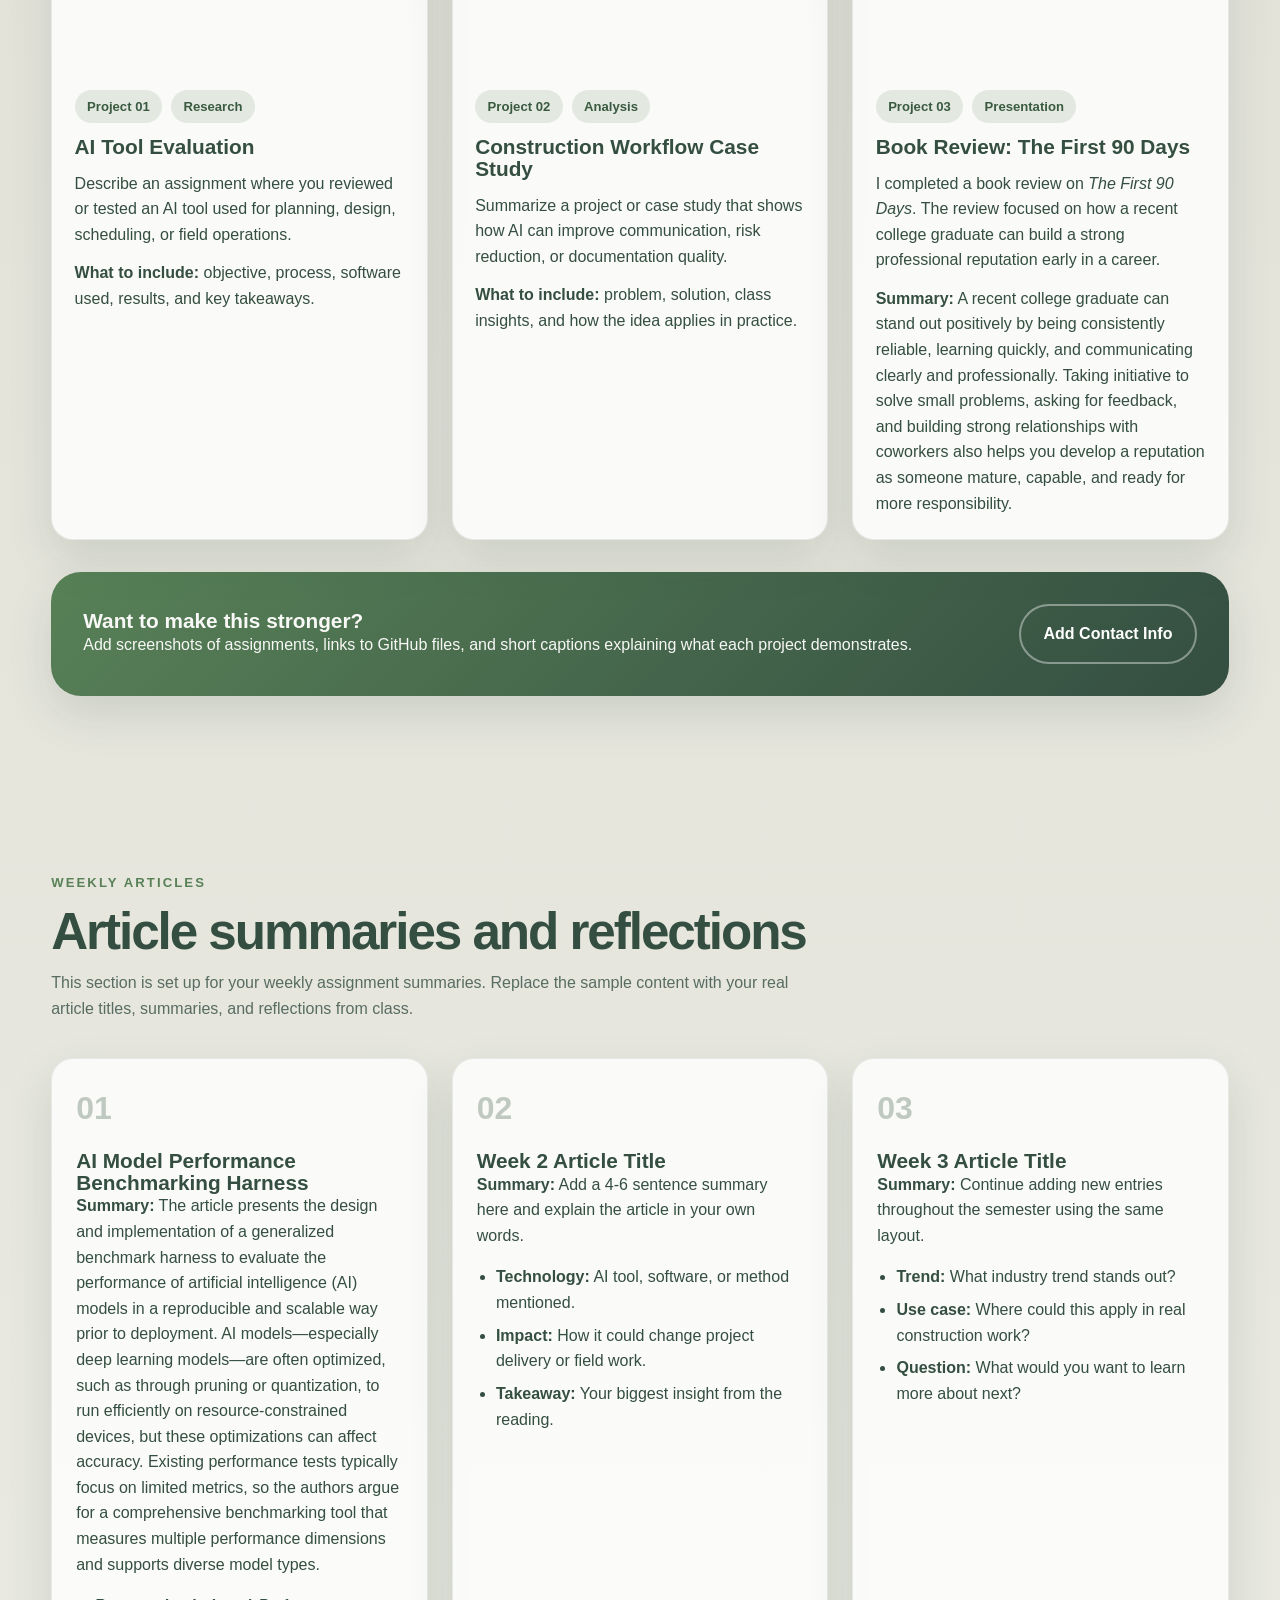
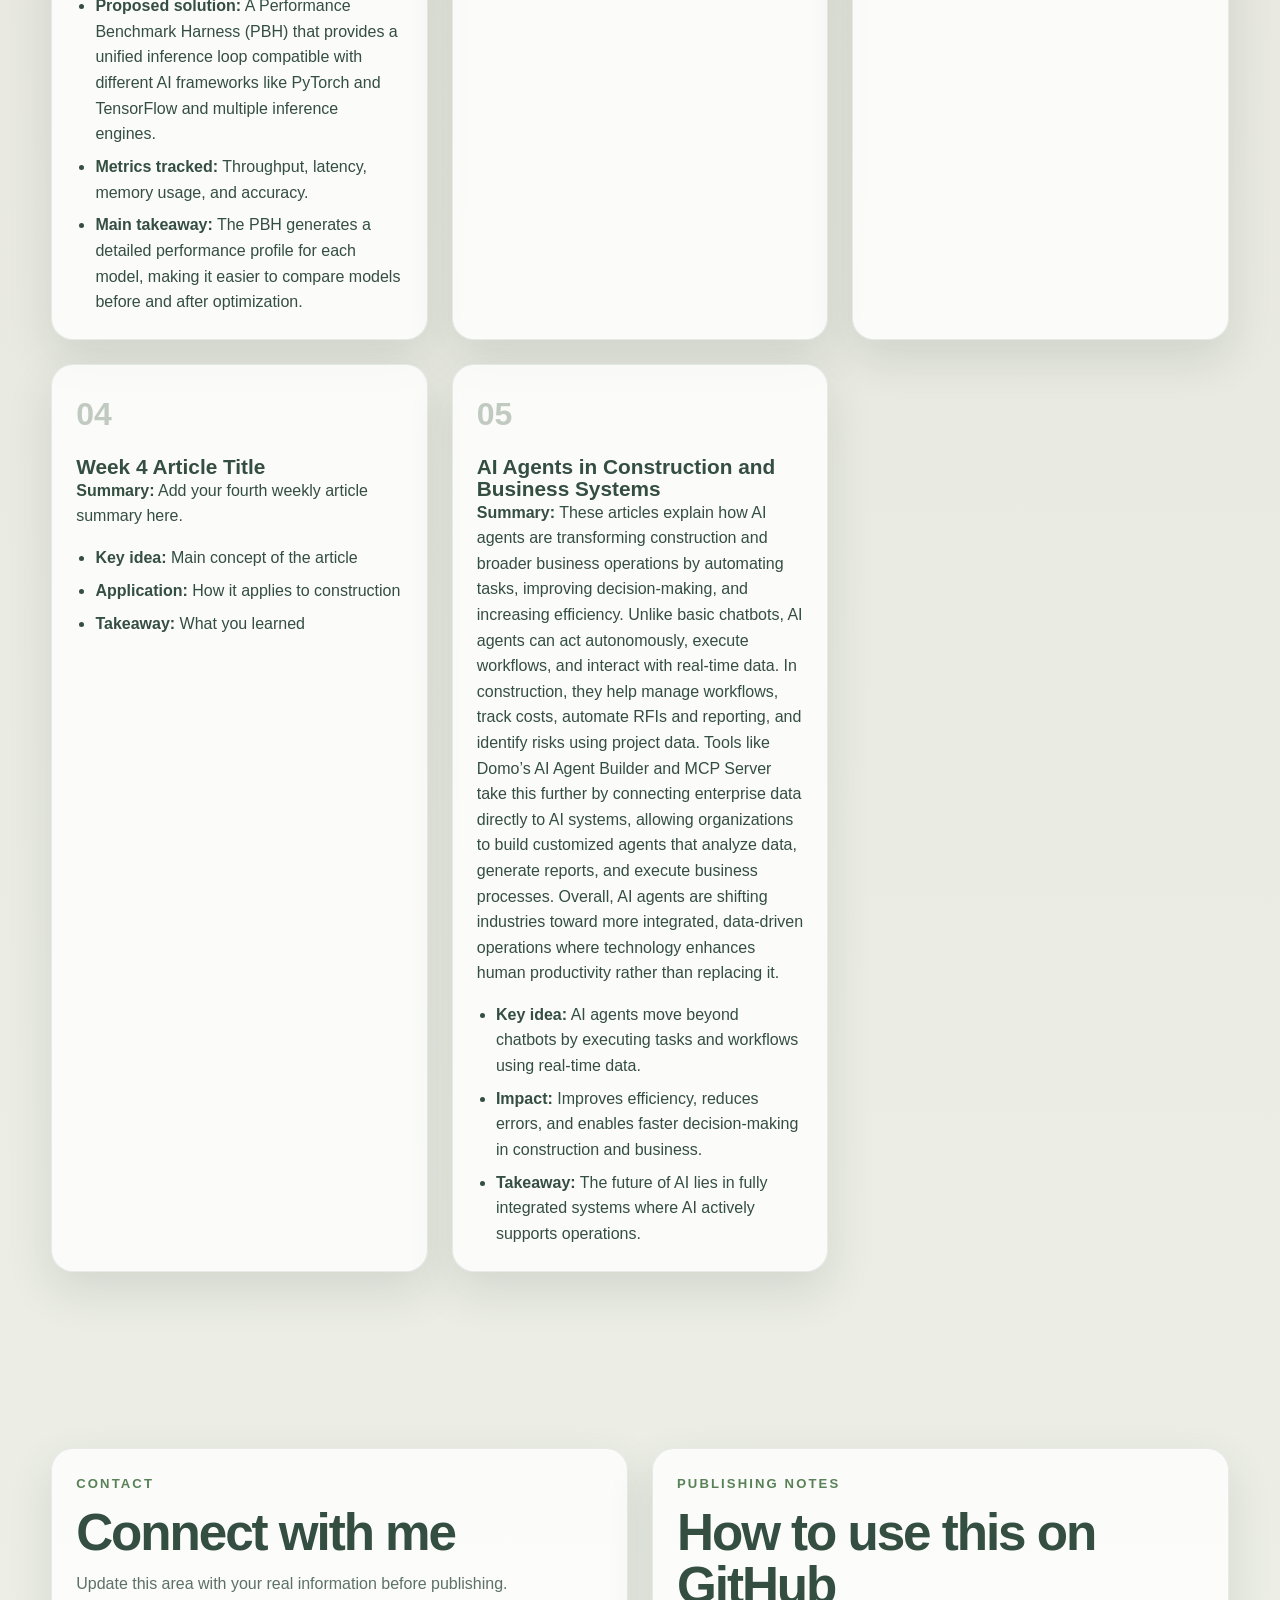
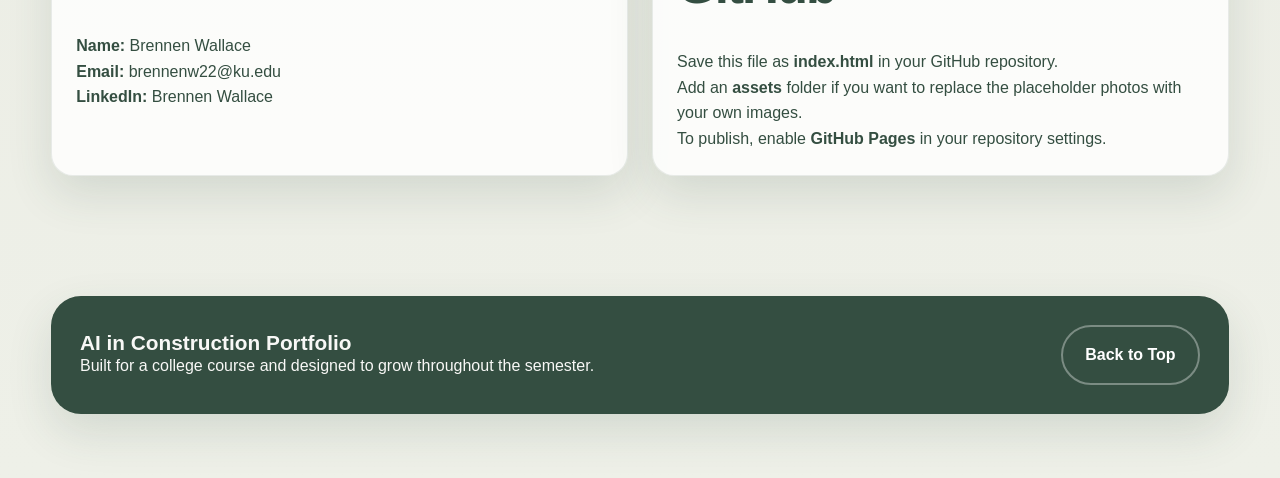
==== commit 99b48c24: "Create index.html" ====
--- a/index.html
+++ b/index.html
@@ -749,12 +749,38 @@
             <div class="article-number">03</div>
             <div>
               <h3>Week 3 Article Title</h3>
-              <p><strong>Summary:</strong> Continue adding new article cards each week or duplicate this card for the rest of the semester.</p>
+              <p><strong>Summary:</strong> Continue adding new entries throughout the semester using the same layout.</p>
             </div>
             <ul>
-              <li><strong>Trend:</strong> What industry trend appears in the article?</li>
-              <li><strong>Use case:</strong> Where could this be applied in construction?</li>
+              <li><strong>Trend:</strong> What industry trend stands out?</li>
+              <li><strong>Use case:</strong> Where could this apply in real construction work?</li>
               <li><strong>Question:</strong> What would you want to learn more about next?</li>
+            </ul>
+          </article>
+
+          <article class="card article-card">
+            <div class="article-number">04</div>
+            <div>
+              <h3>Week 4 Article Title</h3>
+              <p><strong>Summary:</strong> Add your fourth weekly article summary here.</p>
+            </div>
+            <ul>
+              <li><strong>Key idea:</strong> Main concept of the article</li>
+              <li><strong>Application:</strong> How it applies to construction</li>
+              <li><strong>Takeaway:</strong> What you learned</li>
+            </ul>
+          </article>
+
+          <article class="card article-card">
+            <div class="article-number">05</div>
+            <div>
+              <h3>AI Agents in Construction and Business Systems</h3>
+              <p><strong>Summary:</strong> These articles explain how AI agents are transforming construction and broader business operations by automating tasks, improving decision-making, and increasing efficiency. Unlike basic chatbots, AI agents can act autonomously, execute workflows, and interact with real-time data. In construction, they help manage workflows, track costs, automate RFIs and reporting, and identify risks using project data. Tools like Domo’s AI Agent Builder and MCP Server take this further by connecting enterprise data directly to AI systems, allowing organizations to build customized agents that analyze data, generate reports, and execute business processes. Overall, AI agents are shifting industries toward more integrated, data-driven operations where technology enhances human productivity rather than replacing it.</p>
+            </div>
+            <ul>
+              <li><strong>Key idea:</strong> AI agents move beyond chatbots by executing tasks and workflows using real-time data.</li>
+              <li><strong>Impact:</strong> Improves efficiency, reduces errors, and enables faster decision-making in construction and business.</li>
+              <li><strong>Takeaway:</strong> The future of AI lies in fully integrated systems where AI actively supports operations.</li>
             </ul>
           </article>
         </div>
@@ -769,10 +795,9 @@
             <h2>Connect with me</h2>
             <p class="muted">Update this area with your real information before publishing.</p>
           </div>
-          <p><strong>Name:</strong> Your Name</p>
-          <p><strong>Email:</strong> yourname@email.com</p>
-          <p><strong>LinkedIn:</strong> linkedin.com/in/yourprofile</p>
-          <p><strong>GitHub:</strong> github.com/yourusername</p>
+          <p><strong>Name:</strong> Brennen Wallace</p>
+          <p><strong>Email:</strong> brennenw22@ku.edu</p>
+          <p><strong>LinkedIn:</strong> Brennen Wallace</p>
         </article>
 
         <article class="card contact-card">
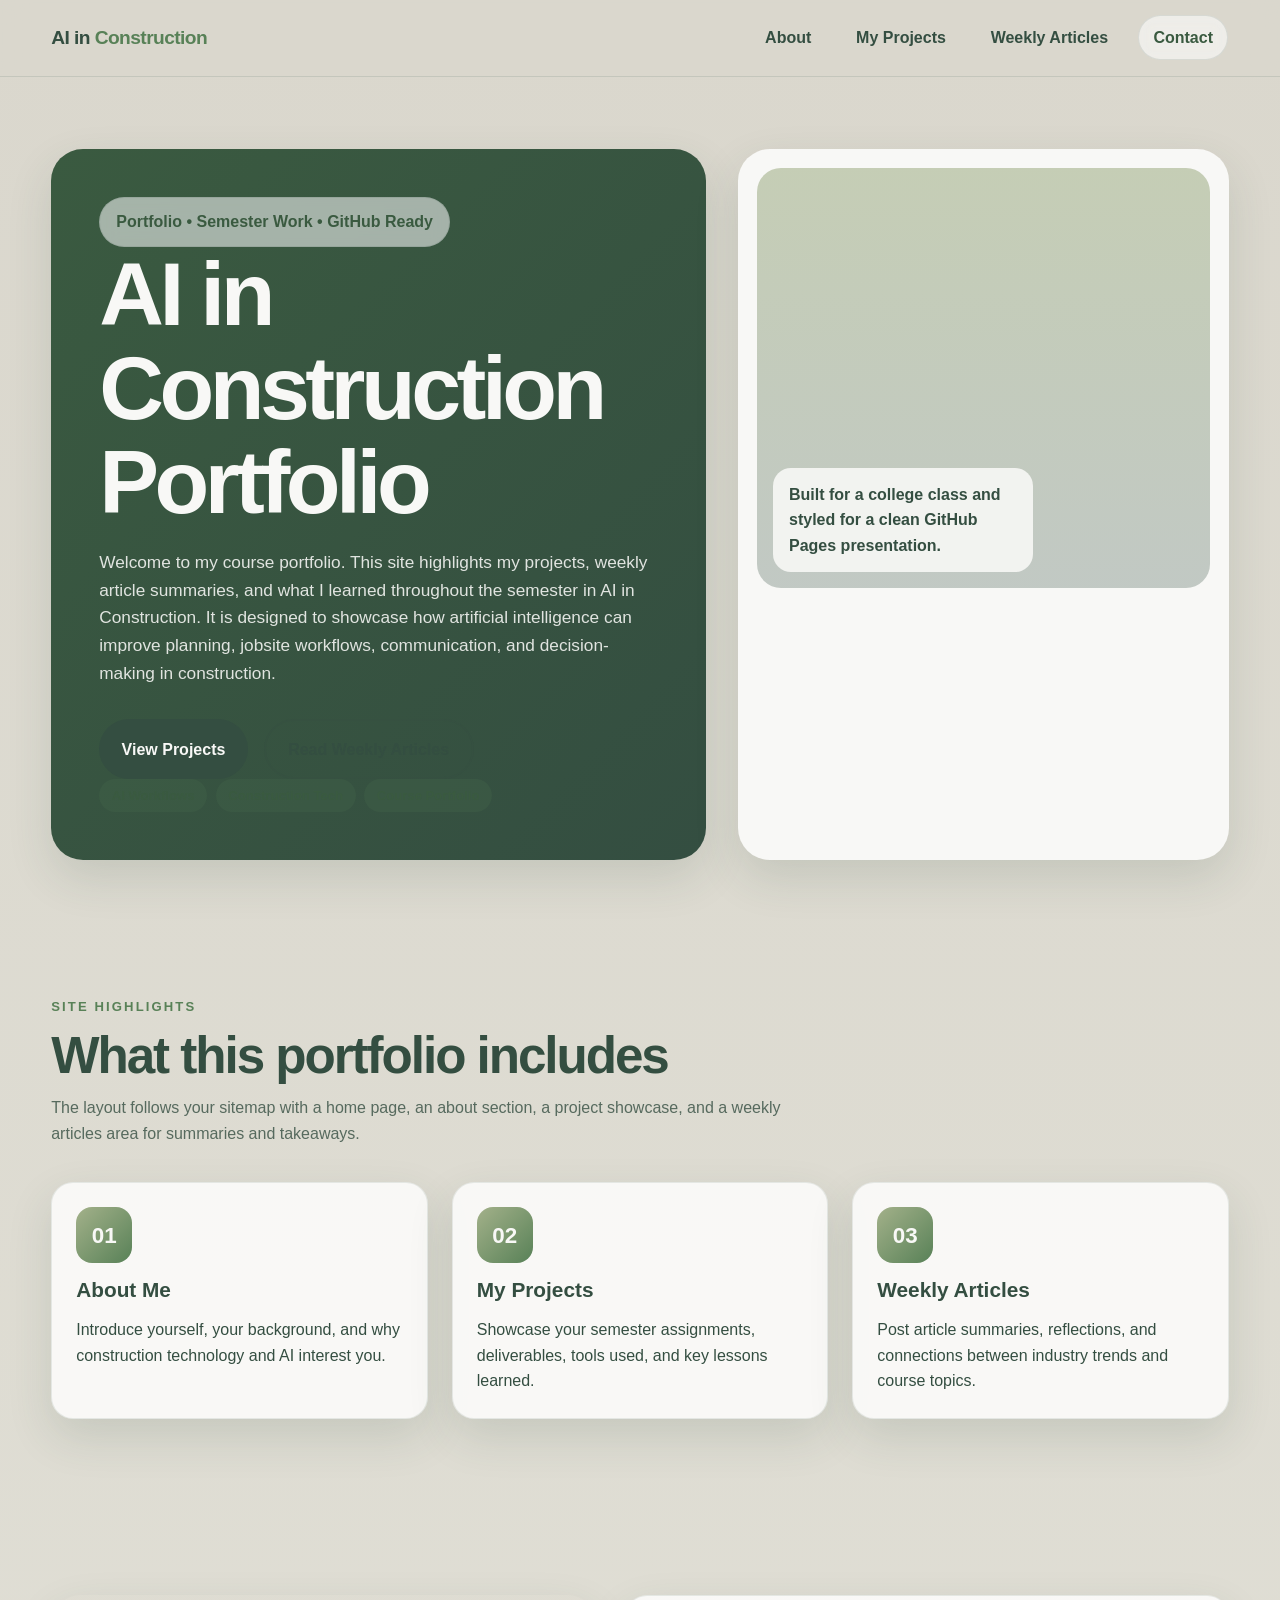
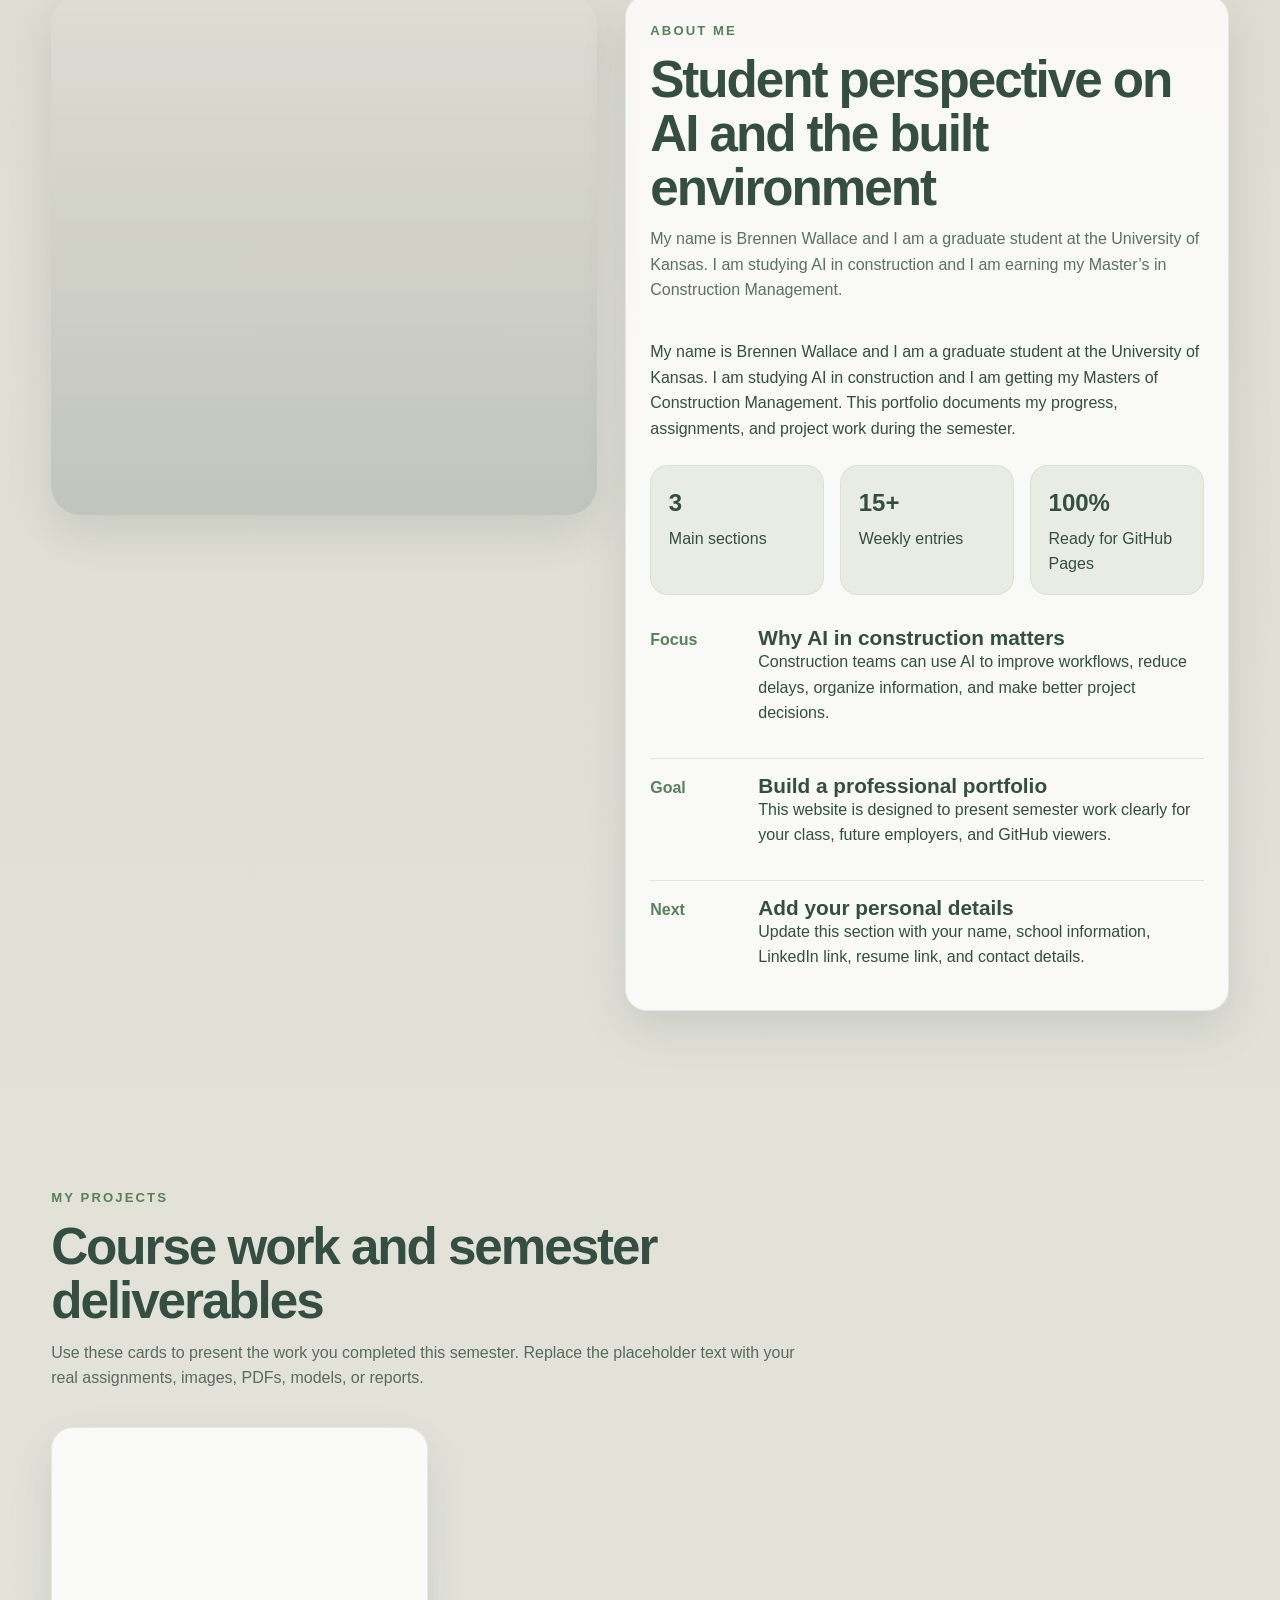
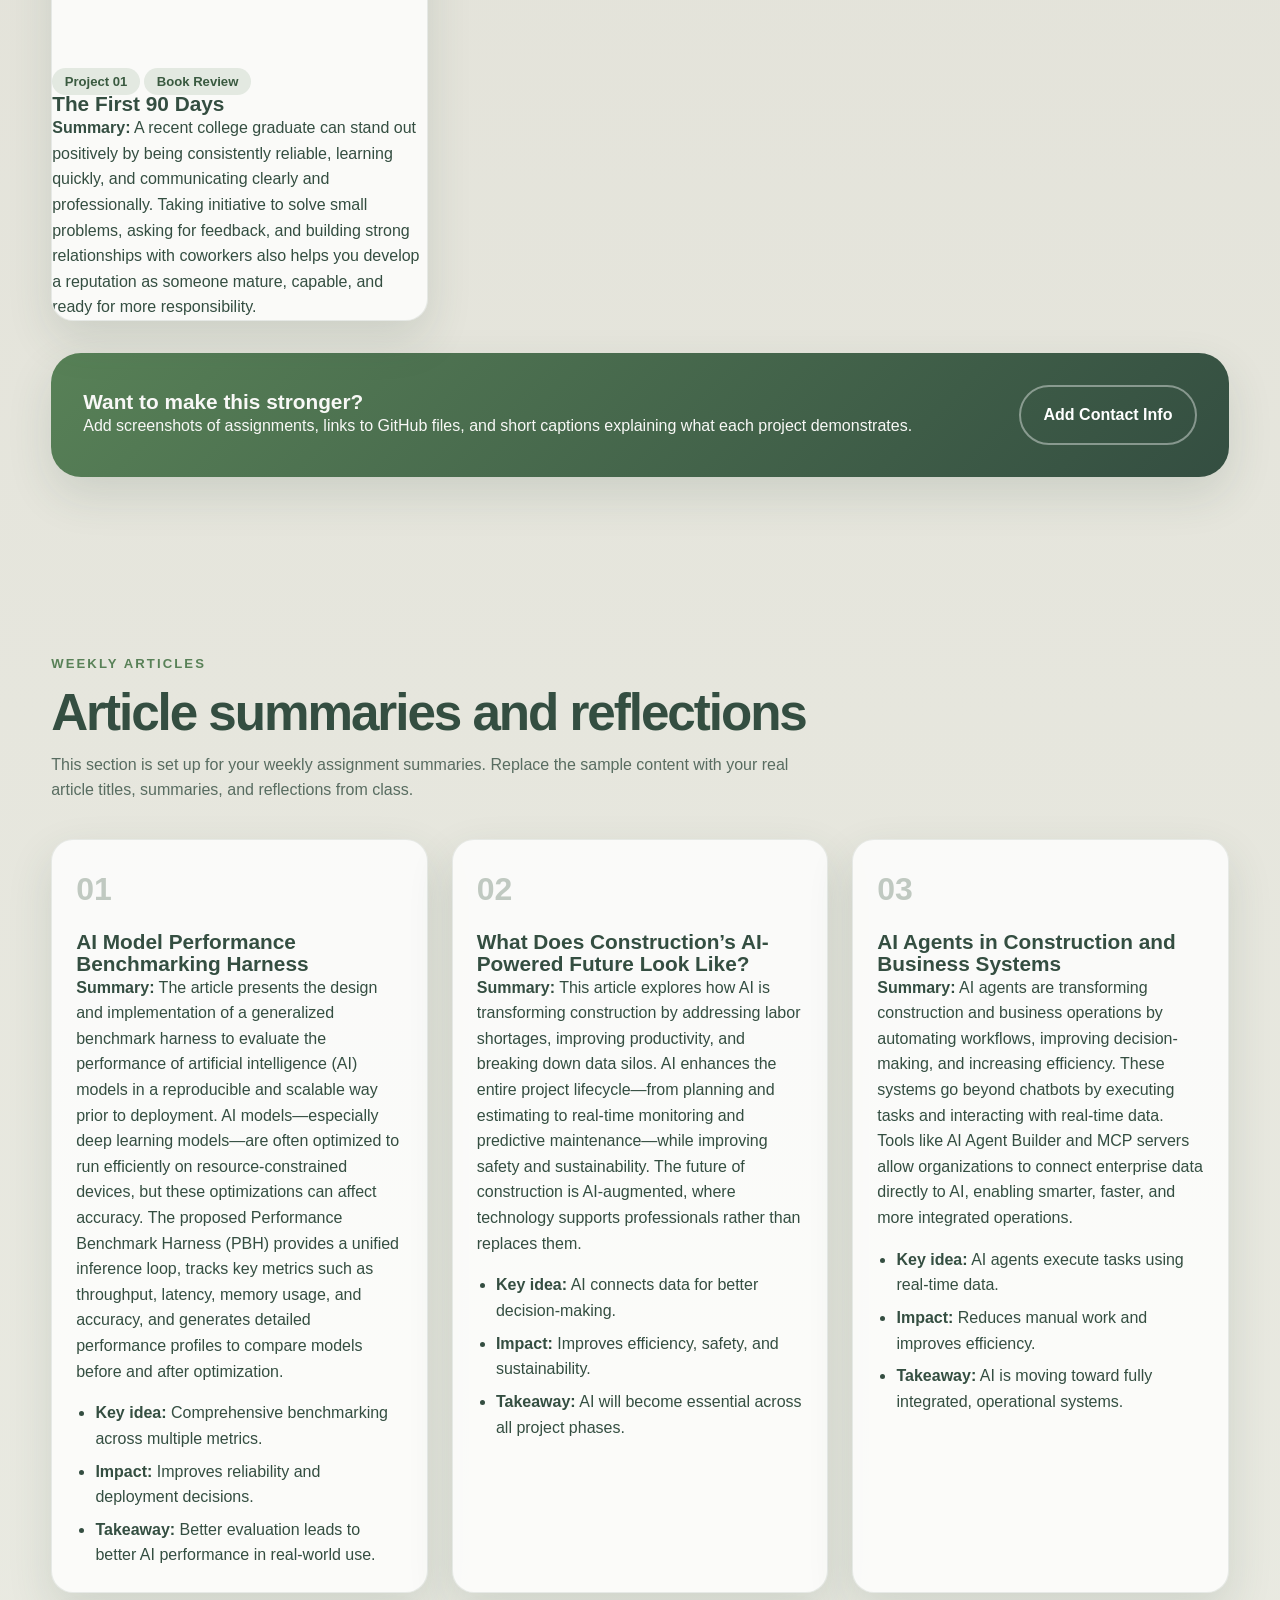
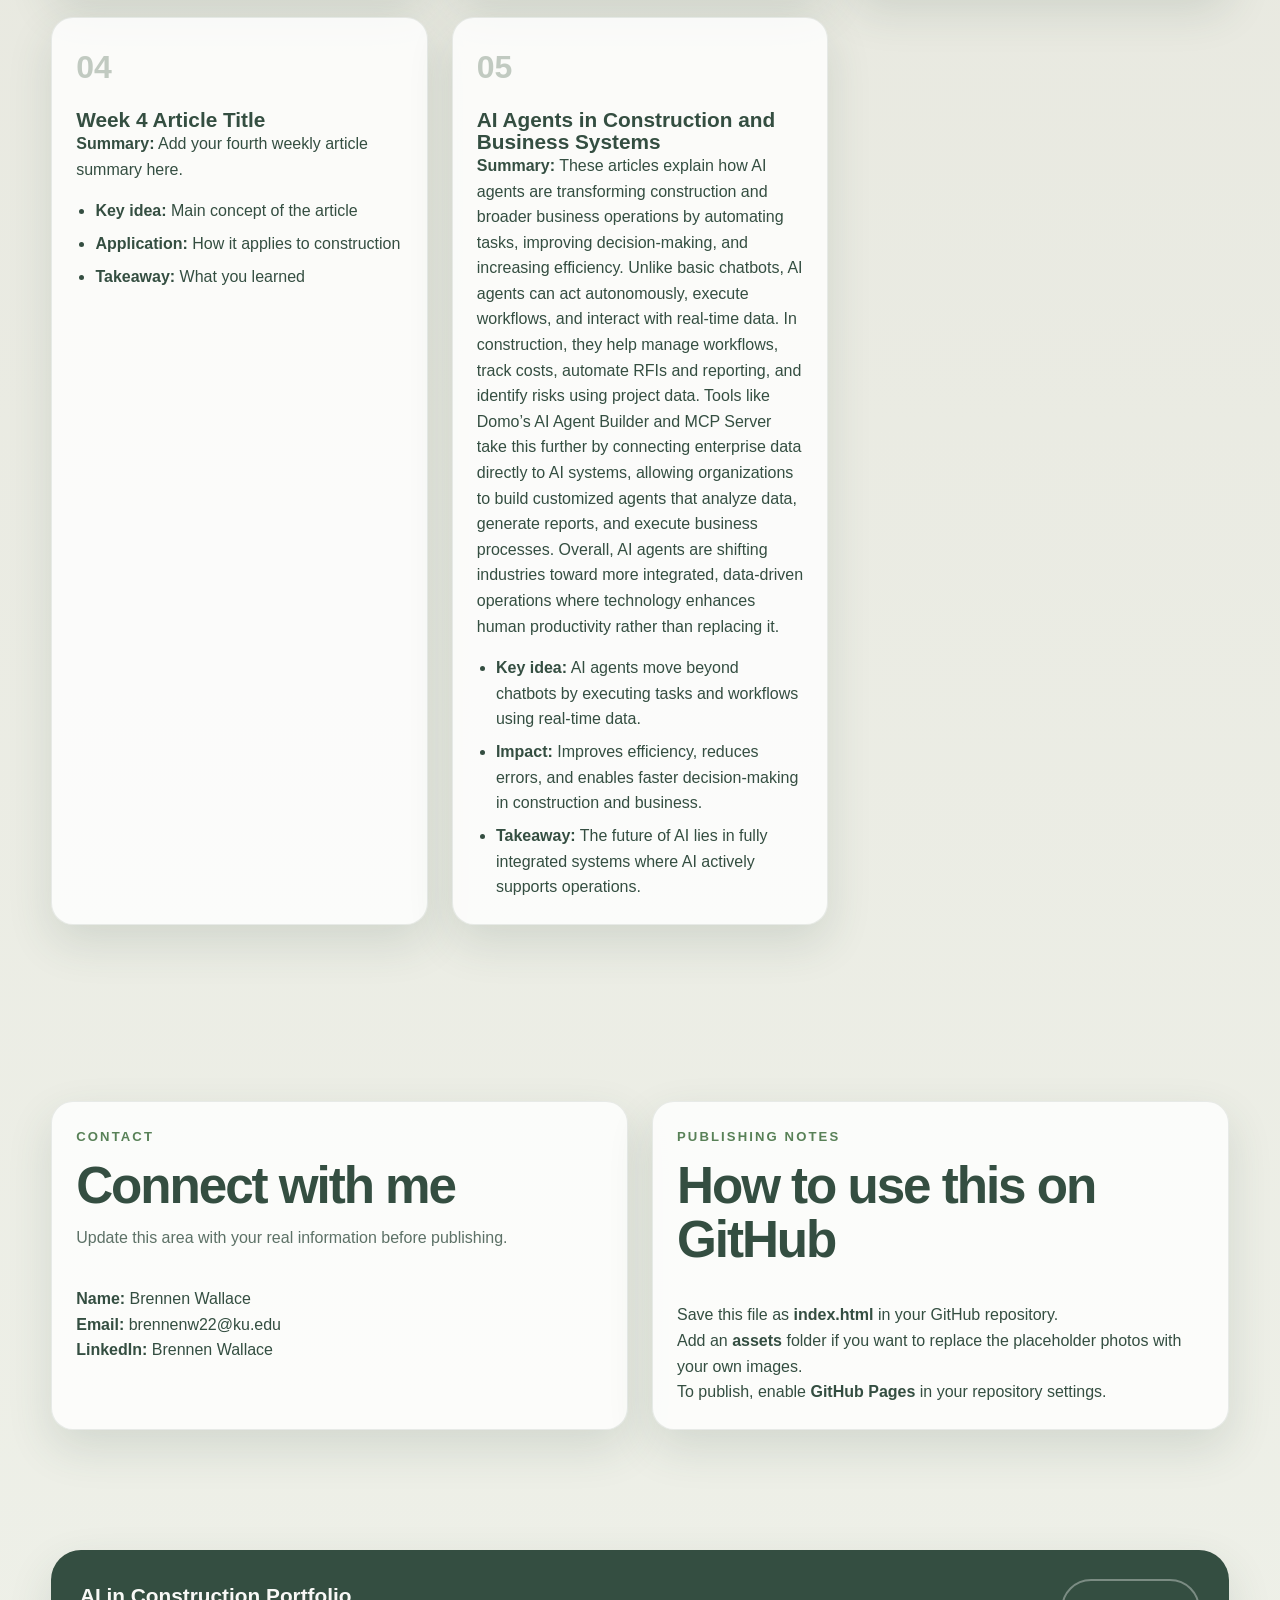
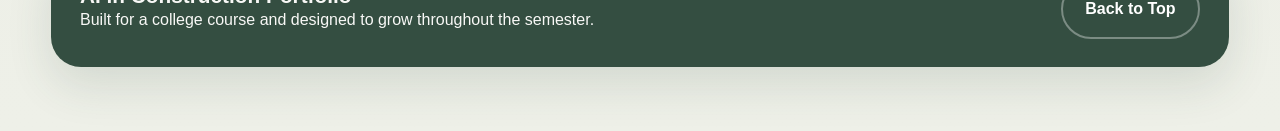
==== commit 2c87de76: "Create index.html" ====
--- a/index.html
+++ b/index.html
@@ -658,44 +658,17 @@
 
         <div class="projects-grid">
           <article class="card project-card">
-            <div class="project-image project-one"></div>
-            <div class="project-content">
-              <div class="tag-row">
-                <span class="tag">Project 01</span>
-                <span class="tag">Research</span>
-              </div>
-              <h3>AI Tool Evaluation</h3>
-              <p>Describe an assignment where you reviewed or tested an AI tool used for planning, design, scheduling, or field operations.</p>
-              <p><strong>What to include:</strong> objective, process, software used, results, and key takeaways.</p>
-            </div>
-          </article>
-
-          <article class="card project-card">
-            <div class="project-image project-two"></div>
-            <div class="project-content">
-              <div class="tag-row">
-                <span class="tag">Project 02</span>
-                <span class="tag">Analysis</span>
-              </div>
-              <h3>Construction Workflow Case Study</h3>
-              <p>Summarize a project or case study that shows how AI can improve communication, risk reduction, or documentation quality.</p>
-              <p><strong>What to include:</strong> problem, solution, class insights, and how the idea applies in practice.</p>
-            </div>
-          </article>
-
-          <article class="card project-card">
-            <div class="project-image project-three"></div>
-            <div class="project-content">
-              <div class="tag-row">
-                <span class="tag">Project 03</span>
-                <span class="tag">Presentation</span>
-              </div>
-              <h3>Book Review: The First 90 Days</h3>
-              <p>I completed a book review on <em>The First 90 Days</em>. The review focused on how a recent college graduate can build a strong professional reputation early in a career.</p>
-              <p><strong>Summary:</strong> A recent college graduate can stand out positively by being consistently reliable, learning quickly, and communicating clearly and professionally. Taking initiative to solve small problems, asking for feedback, and building strong relationships with coworkers also helps you develop a reputation as someone mature, capable, and ready for more responsibility.</p>
-            </div>
-          </article>
-        </div>
+        <div class="project-image project-1"></div>
+        <div class="project-body">
+          <div class="tags">
+            <span class="tag">Project 01</span>
+            <span class="tag">Book Review</span>
+          </div>
+          <h3>The First 90 Days</h3>
+          <p><strong>Summary:</strong> A recent college graduate can stand out positively by being consistently reliable, learning quickly, and communicating clearly and professionally. Taking initiative to solve small problems, asking for feedback, and building strong relationships with coworkers also helps you develop a reputation as someone mature, capable, and ready for more responsibility.</p>
+        </div>
+      </article>
+    </div>
 
         <div class="cta-panel">
           <div>
@@ -720,43 +693,43 @@
 
         <div class="articles-grid">
           <article class="card article-card">
-            <div class="article-number">01</div>
-            <div>
-              <h3>AI Model Performance Benchmarking Harness</h3>
-              <p><strong>Summary:</strong> The article presents the design and implementation of a generalized benchmark harness to evaluate the performance of artificial intelligence (AI) models in a reproducible and scalable way prior to deployment. AI models—especially deep learning models—are often optimized, such as through pruning or quantization, to run efficiently on resource-constrained devices, but these optimizations can affect accuracy. Existing performance tests typically focus on limited metrics, so the authors argue for a comprehensive benchmarking tool that measures multiple performance dimensions and supports diverse model types.</p>
-            </div>
-            <ul>
-              <li><strong>Proposed solution:</strong> A Performance Benchmark Harness (PBH) that provides a unified inference loop compatible with different AI frameworks like PyTorch and TensorFlow and multiple inference engines.</li>
-              <li><strong>Metrics tracked:</strong> Throughput, latency, memory usage, and accuracy.</li>
-              <li><strong>Main takeaway:</strong> The PBH generates a detailed performance profile for each model, making it easier to compare models before and after optimization.</li>
-            </ul>
-          </article>
-
-          <article class="card article-card">
-            <div class="article-number">02</div>
-            <div>
-              <h3>Week 2 Article Title</h3>
-              <p><strong>Summary:</strong> Add a 4-6 sentence summary here and explain the article in your own words.</p>
-            </div>
-            <ul>
-              <li><strong>Technology:</strong> AI tool, software, or method mentioned.</li>
-              <li><strong>Impact:</strong> How it could change project delivery or field work.</li>
-              <li><strong>Takeaway:</strong> Your biggest insight from the reading.</li>
-            </ul>
-          </article>
-
-          <article class="card article-card">
-            <div class="article-number">03</div>
-            <div>
-              <h3>Week 3 Article Title</h3>
-              <p><strong>Summary:</strong> Continue adding new entries throughout the semester using the same layout.</p>
-            </div>
-            <ul>
-              <li><strong>Trend:</strong> What industry trend stands out?</li>
-              <li><strong>Use case:</strong> Where could this apply in real construction work?</li>
-              <li><strong>Question:</strong> What would you want to learn more about next?</li>
-            </ul>
-          </article>
+        <div class="article-number">01</div>
+        <div>
+          <h3>AI Model Performance Benchmarking Harness</h3>
+          <p><strong>Summary:</strong> The article presents the design and implementation of a generalized benchmark harness to evaluate the performance of artificial intelligence (AI) models in a reproducible and scalable way prior to deployment. AI models—especially deep learning models—are often optimized to run efficiently on resource-constrained devices, but these optimizations can affect accuracy. The proposed Performance Benchmark Harness (PBH) provides a unified inference loop, tracks key metrics such as throughput, latency, memory usage, and accuracy, and generates detailed performance profiles to compare models before and after optimization.</p>
+        </div>
+        <ul>
+          <li><strong>Key idea:</strong> Comprehensive benchmarking across multiple metrics.</li>
+          <li><strong>Impact:</strong> Improves reliability and deployment decisions.</li>
+          <li><strong>Takeaway:</strong> Better evaluation leads to better AI performance in real-world use.</li>
+        </ul>
+      </article>
+
+      <article class="card article-card">
+        <div class="article-number">02</div>
+        <div>
+          <h3>What Does Construction’s AI-Powered Future Look Like?</h3>
+          <p><strong>Summary:</strong> This article explores how AI is transforming construction by addressing labor shortages, improving productivity, and breaking down data silos. AI enhances the entire project lifecycle—from planning and estimating to real-time monitoring and predictive maintenance—while improving safety and sustainability. The future of construction is AI-augmented, where technology supports professionals rather than replaces them.</p>
+        </div>
+        <ul>
+          <li><strong>Key idea:</strong> AI connects data for better decision-making.</li>
+          <li><strong>Impact:</strong> Improves efficiency, safety, and sustainability.</li>
+          <li><strong>Takeaway:</strong> AI will become essential across all project phases.</li>
+        </ul>
+      </article>
+
+      <article class="card article-card">
+        <div class="article-number">03</div>
+        <div>
+          <h3>AI Agents in Construction and Business Systems</h3>
+          <p><strong>Summary:</strong> AI agents are transforming construction and business operations by automating workflows, improving decision-making, and increasing efficiency. These systems go beyond chatbots by executing tasks and interacting with real-time data. Tools like AI Agent Builder and MCP servers allow organizations to connect enterprise data directly to AI, enabling smarter, faster, and more integrated operations.</p>
+        </div>
+        <ul>
+          <li><strong>Key idea:</strong> AI agents execute tasks using real-time data.</li>
+          <li><strong>Impact:</strong> Reduces manual work and improves efficiency.</li>
+          <li><strong>Takeaway:</strong> AI is moving toward fully integrated, operational systems.</li>
+        </ul>
+      </article>
 
           <article class="card article-card">
             <div class="article-number">04</div>
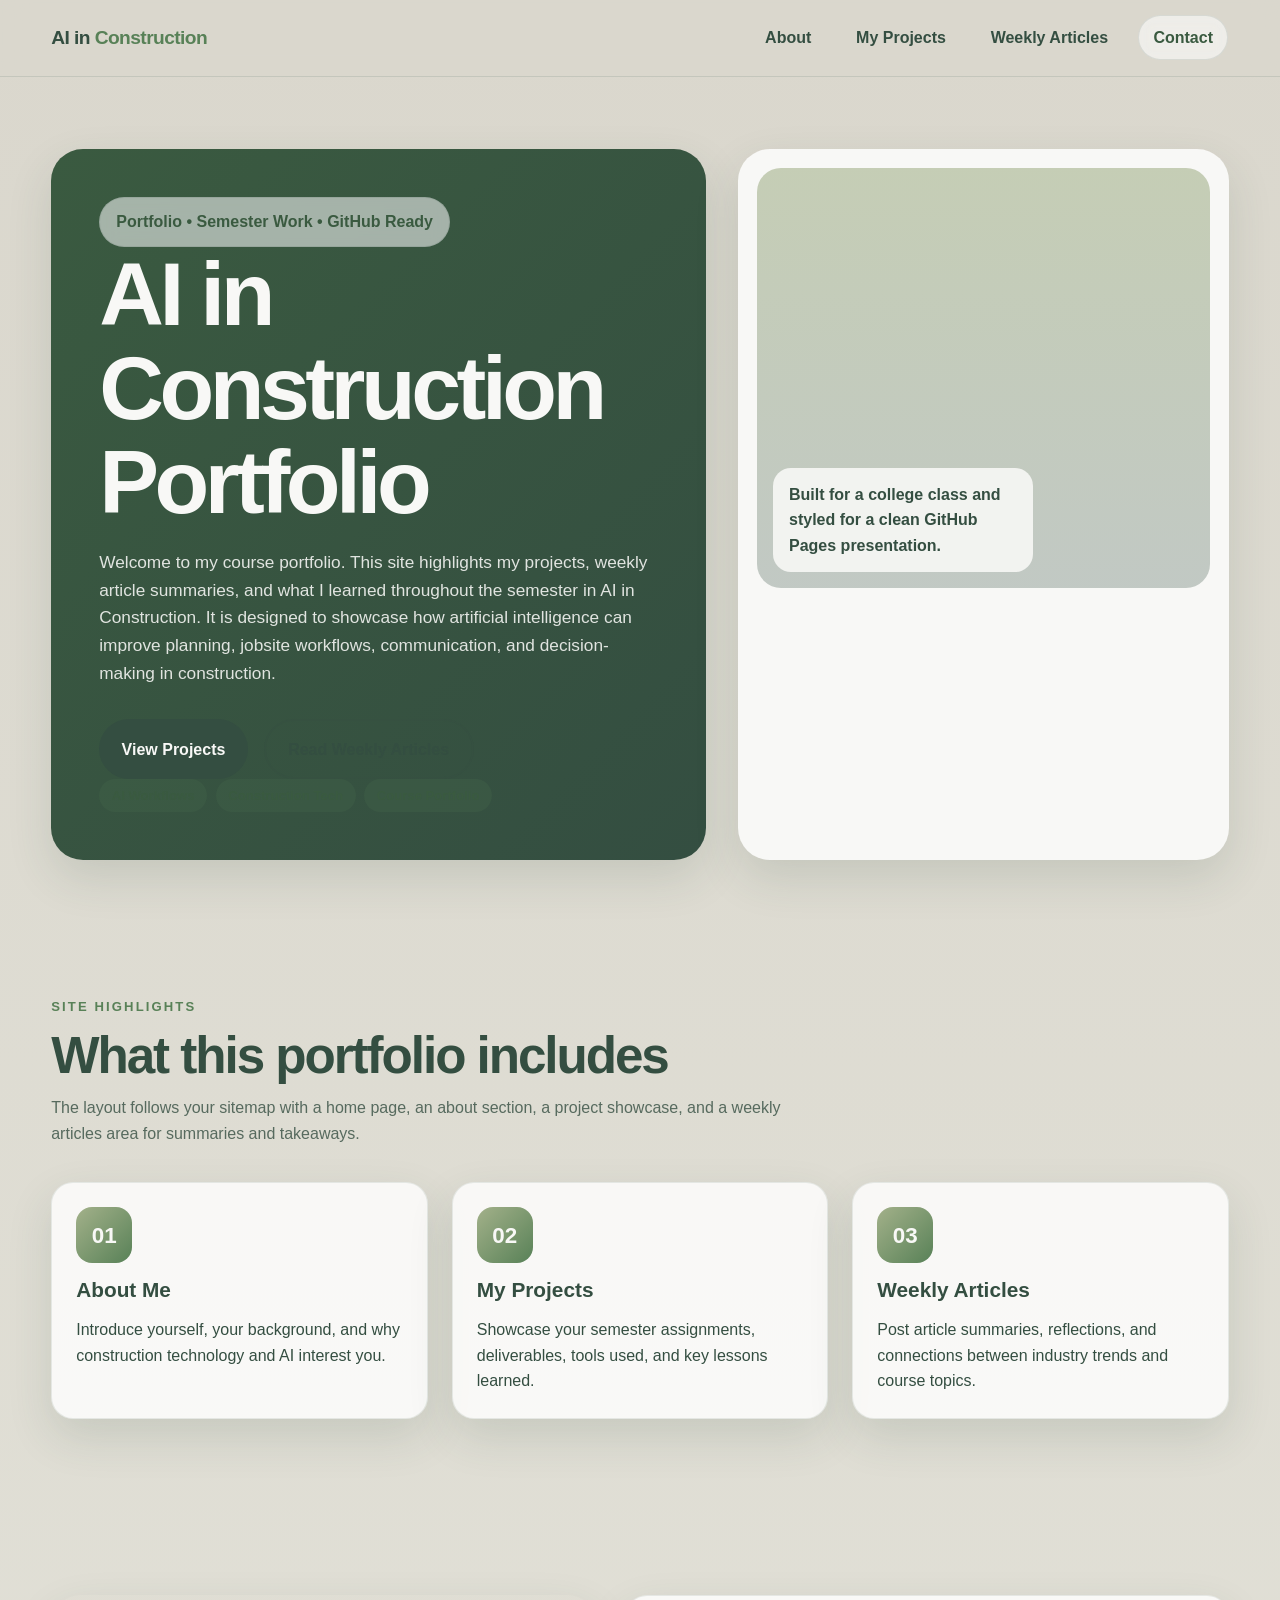
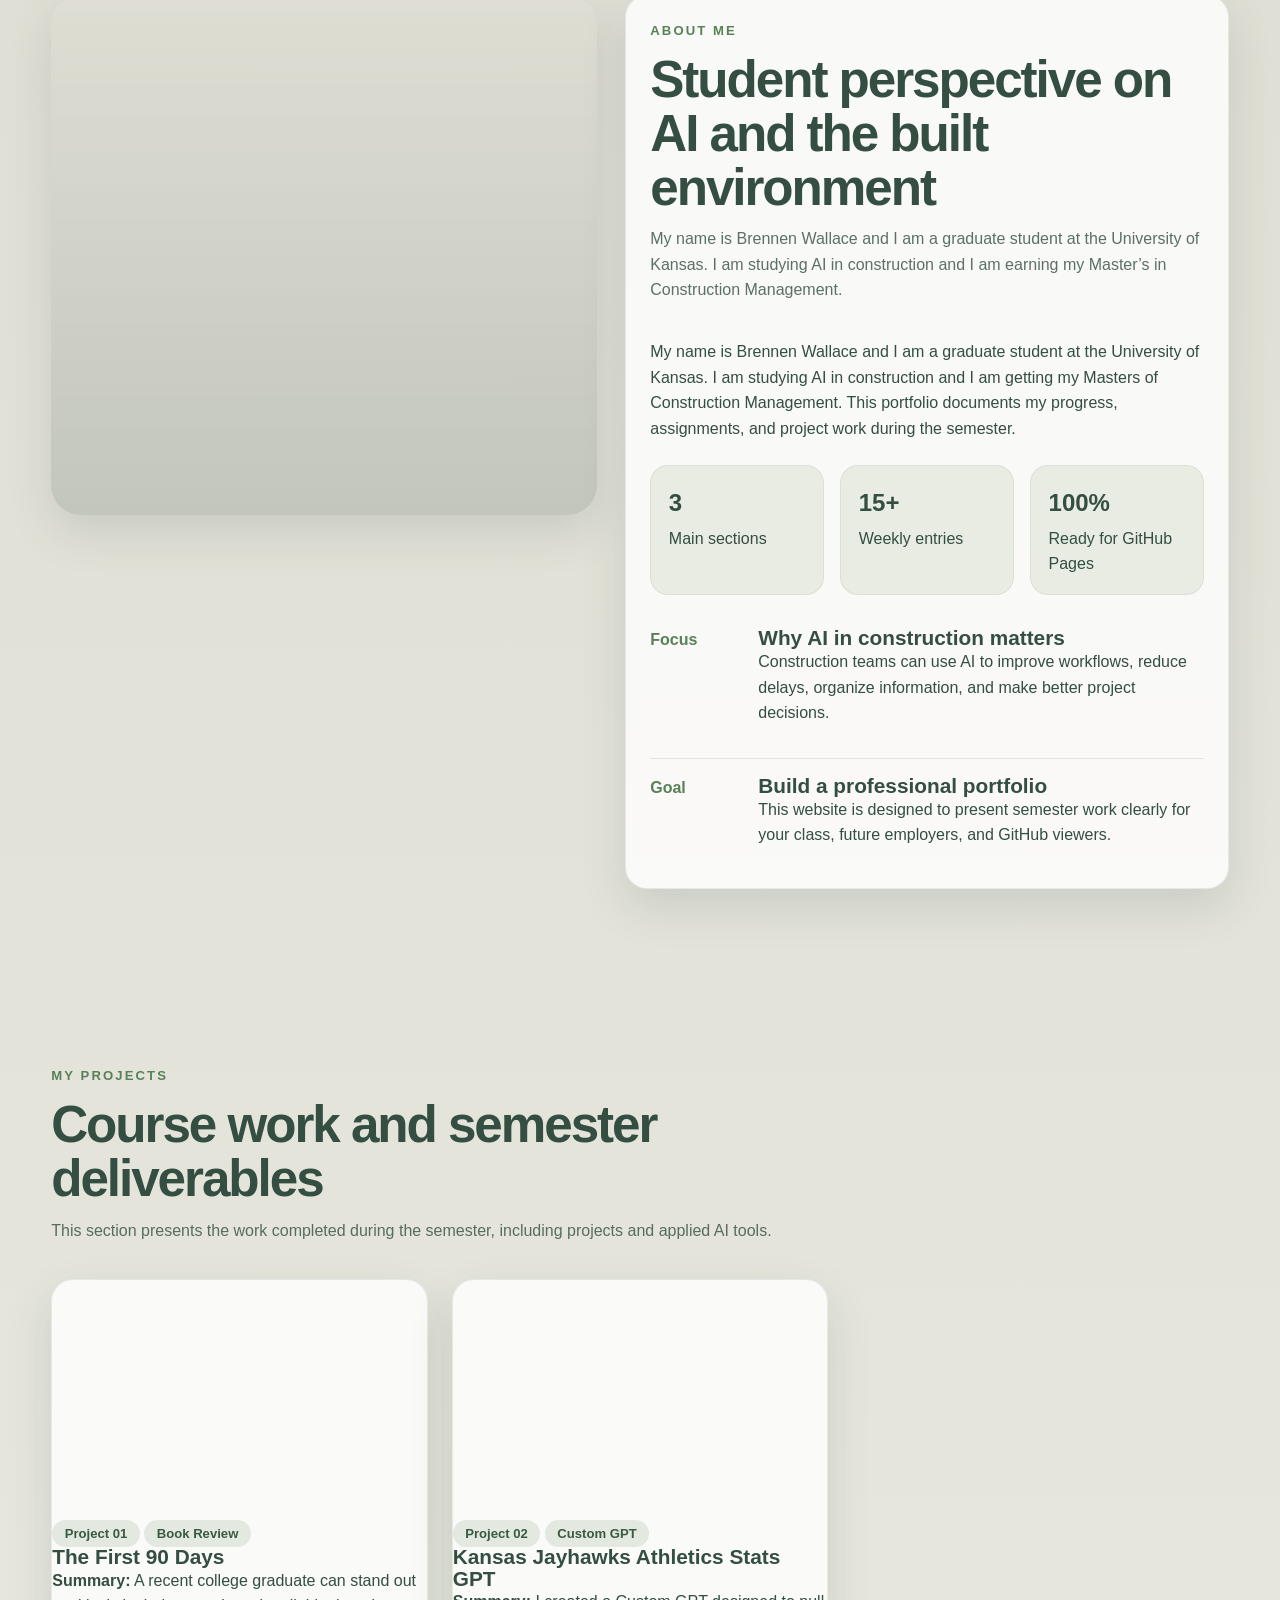
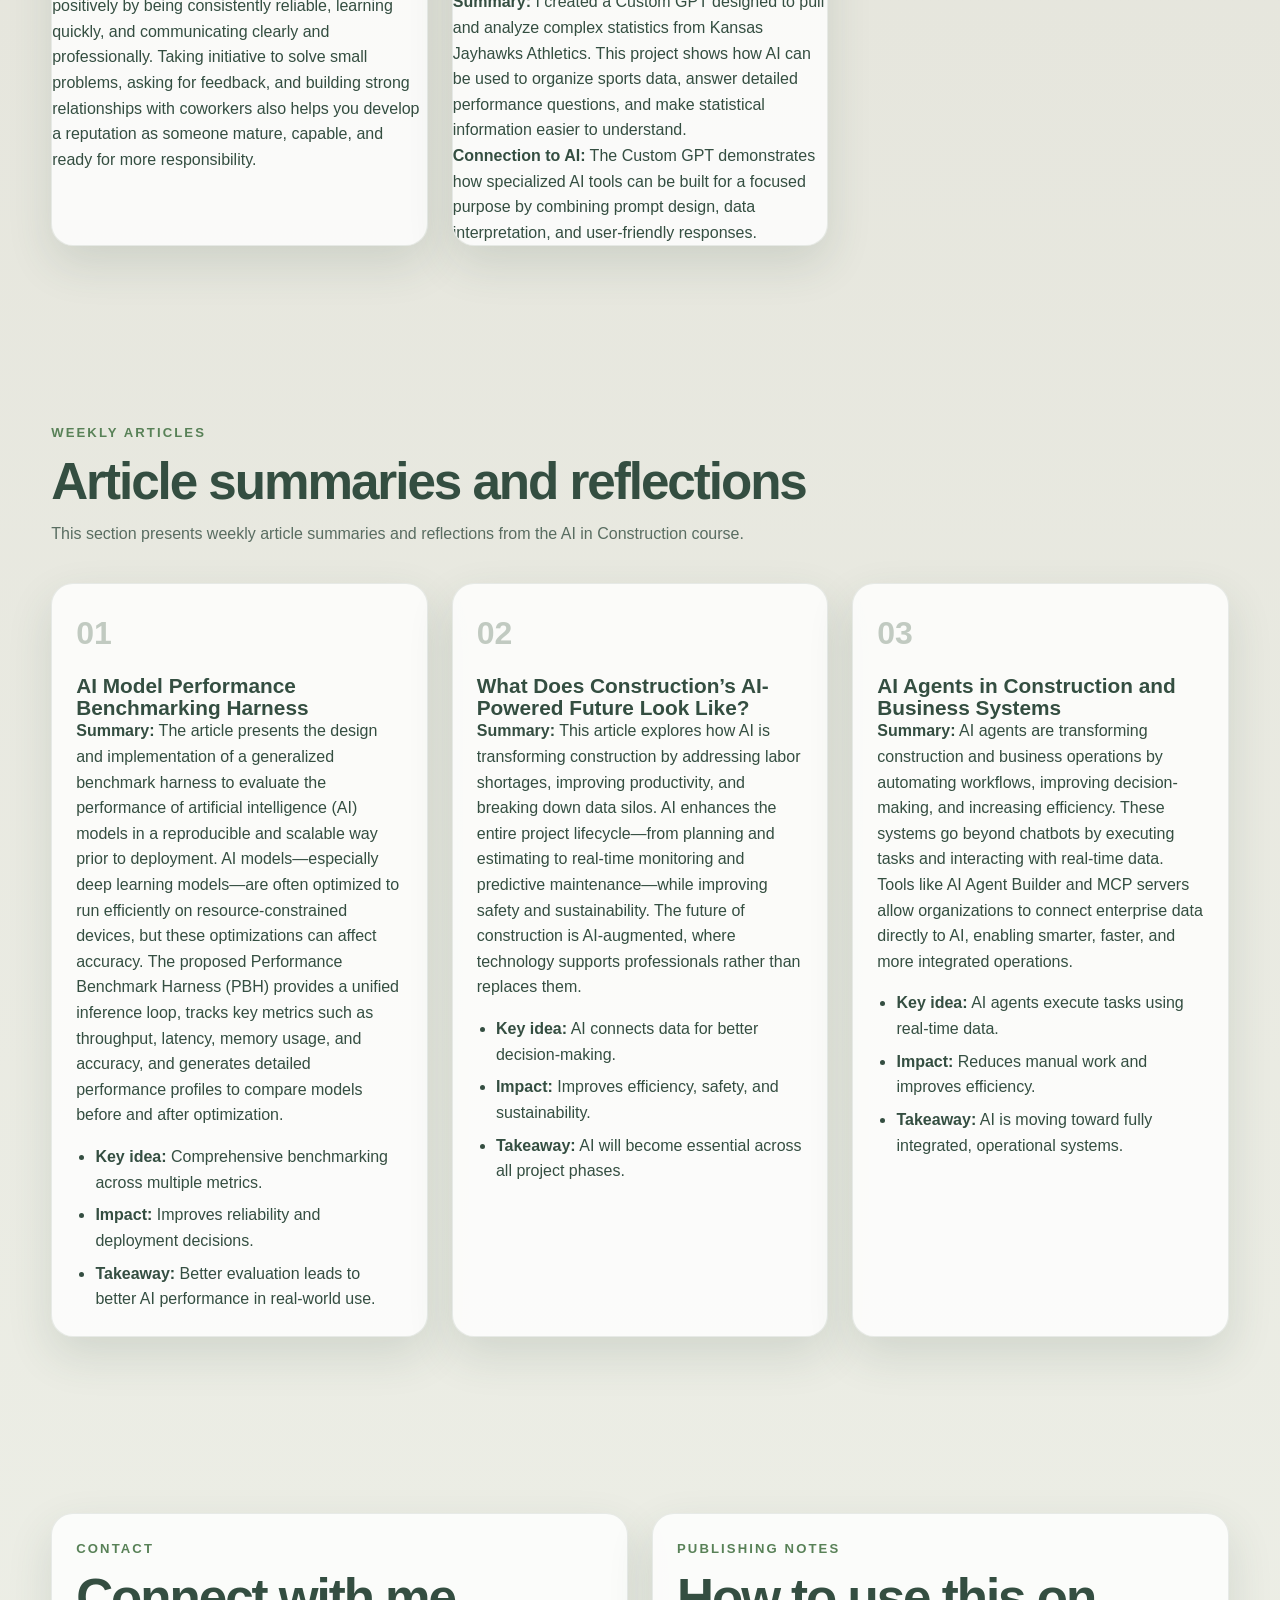
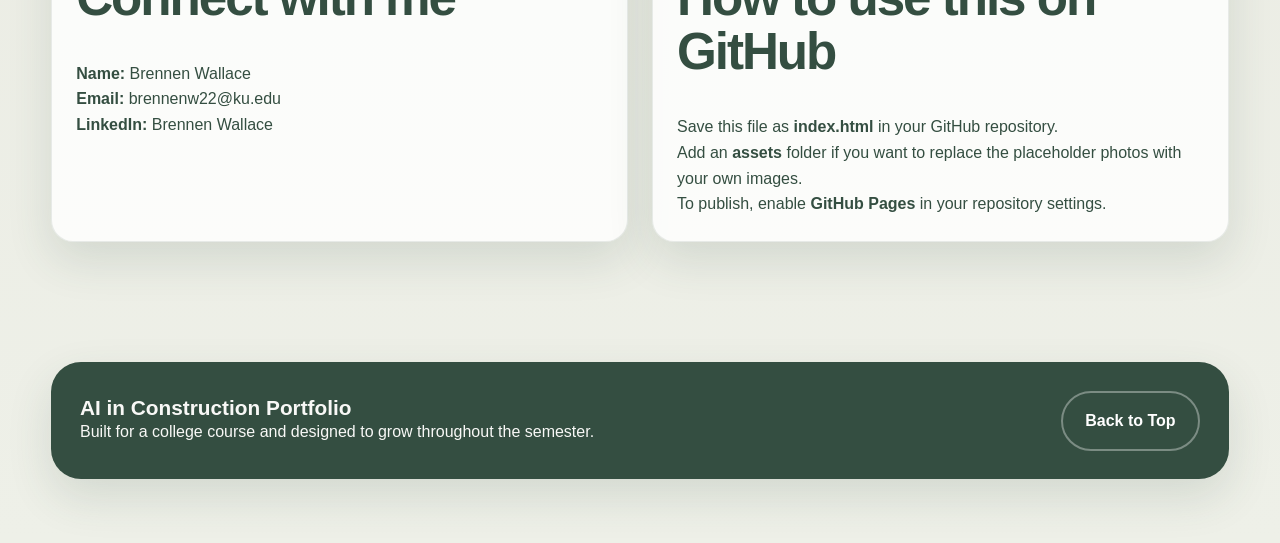
==== commit 44a74756: "Create index.html" ====
--- a/index.html
+++ b/index.html
@@ -633,13 +633,7 @@
                 <p>This website is designed to present semester work clearly for your class, future employers, and GitHub viewers.</p>
               </div>
             </div>
-            <div class="timeline-item">
-              <div class="timeline-week">Next</div>
-              <div>
-                <h3>Add your personal details</h3>
-                <p>Update this section with your name, school information, LinkedIn link, resume link, and contact details.</p>
-              </div>
-            </div>
+            
           </div>
         </div>
       </div>
@@ -650,10 +644,7 @@
         <div class="section-heading">
           <span class="eyebrow">My Projects</span>
           <h2>Course work and semester deliverables</h2>
-          <p class="muted">
-            Use these cards to present the work you completed this semester. Replace the placeholder text with your real assignments,
-            images, PDFs, models, or reports.
-          </p>
+          <p class="muted">This section presents the work completed during the semester, including projects and applied AI tools.</p>
         </div>
 
         <div class="projects-grid">
@@ -668,16 +659,22 @@
           <p><strong>Summary:</strong> A recent college graduate can stand out positively by being consistently reliable, learning quickly, and communicating clearly and professionally. Taking initiative to solve small problems, asking for feedback, and building strong relationships with coworkers also helps you develop a reputation as someone mature, capable, and ready for more responsibility.</p>
         </div>
       </article>
+
+      <article class="card project-card">
+        <div class="project-image project-2"></div>
+        <div class="project-body">
+          <div class="tags">
+            <span class="tag">Project 02</span>
+            <span class="tag">Custom GPT</span>
+          </div>
+          <h3>Kansas Jayhawks Athletics Stats GPT</h3>
+          <p><strong>Summary:</strong> I created a Custom GPT designed to pull and analyze complex statistics from Kansas Jayhawks Athletics. This project shows how AI can be used to organize sports data, answer detailed performance questions, and make statistical information easier to understand.</p>
+          <p><strong>Connection to AI:</strong> The Custom GPT demonstrates how specialized AI tools can be built for a focused purpose by combining prompt design, data interpretation, and user-friendly responses.</p>
+        </div>
+      </article>
     </div>
 
-        <div class="cta-panel">
-          <div>
-            <h3>Want to make this stronger?</h3>
-            <p>Add screenshots of assignments, links to GitHub files, and short captions explaining what each project demonstrates.</p>
-          </div>
-          <a href="#contact" class="btn btn-secondary" style="color: white; border-color: rgba(255,255,255,0.4);">Add Contact Info</a>
-        </div>
-      </div>
+        </div>
     </section>
 
     <section id="articles" class="section">
@@ -685,10 +682,7 @@
         <div class="section-heading">
           <span class="eyebrow">Weekly Articles</span>
           <h2>Article summaries and reflections</h2>
-          <p class="muted">
-            This section is set up for your weekly assignment summaries. Replace the sample content with your real article titles,
-            summaries, and reflections from class.
-          </p>
+          <p class="muted">This section presents weekly article summaries and reflections from the AI in Construction course.</p>
         </div>
 
         <div class="articles-grid">
@@ -731,31 +725,7 @@
         </ul>
       </article>
 
-          <article class="card article-card">
-            <div class="article-number">04</div>
-            <div>
-              <h3>Week 4 Article Title</h3>
-              <p><strong>Summary:</strong> Add your fourth weekly article summary here.</p>
-            </div>
-            <ul>
-              <li><strong>Key idea:</strong> Main concept of the article</li>
-              <li><strong>Application:</strong> How it applies to construction</li>
-              <li><strong>Takeaway:</strong> What you learned</li>
-            </ul>
-          </article>
-
-          <article class="card article-card">
-            <div class="article-number">05</div>
-            <div>
-              <h3>AI Agents in Construction and Business Systems</h3>
-              <p><strong>Summary:</strong> These articles explain how AI agents are transforming construction and broader business operations by automating tasks, improving decision-making, and increasing efficiency. Unlike basic chatbots, AI agents can act autonomously, execute workflows, and interact with real-time data. In construction, they help manage workflows, track costs, automate RFIs and reporting, and identify risks using project data. Tools like Domo’s AI Agent Builder and MCP Server take this further by connecting enterprise data directly to AI systems, allowing organizations to build customized agents that analyze data, generate reports, and execute business processes. Overall, AI agents are shifting industries toward more integrated, data-driven operations where technology enhances human productivity rather than replacing it.</p>
-            </div>
-            <ul>
-              <li><strong>Key idea:</strong> AI agents move beyond chatbots by executing tasks and workflows using real-time data.</li>
-              <li><strong>Impact:</strong> Improves efficiency, reduces errors, and enables faster decision-making in construction and business.</li>
-              <li><strong>Takeaway:</strong> The future of AI lies in fully integrated systems where AI actively supports operations.</li>
-            </ul>
-          </article>
+      
         </div>
       </div>
     </section>
@@ -766,7 +736,7 @@
           <div class="section-heading">
             <span class="eyebrow">Contact</span>
             <h2>Connect with me</h2>
-            <p class="muted">Update this area with your real information before publishing.</p>
+            
           </div>
           <p><strong>Name:</strong> Brennen Wallace</p>
           <p><strong>Email:</strong> brennenw22@ku.edu</p>
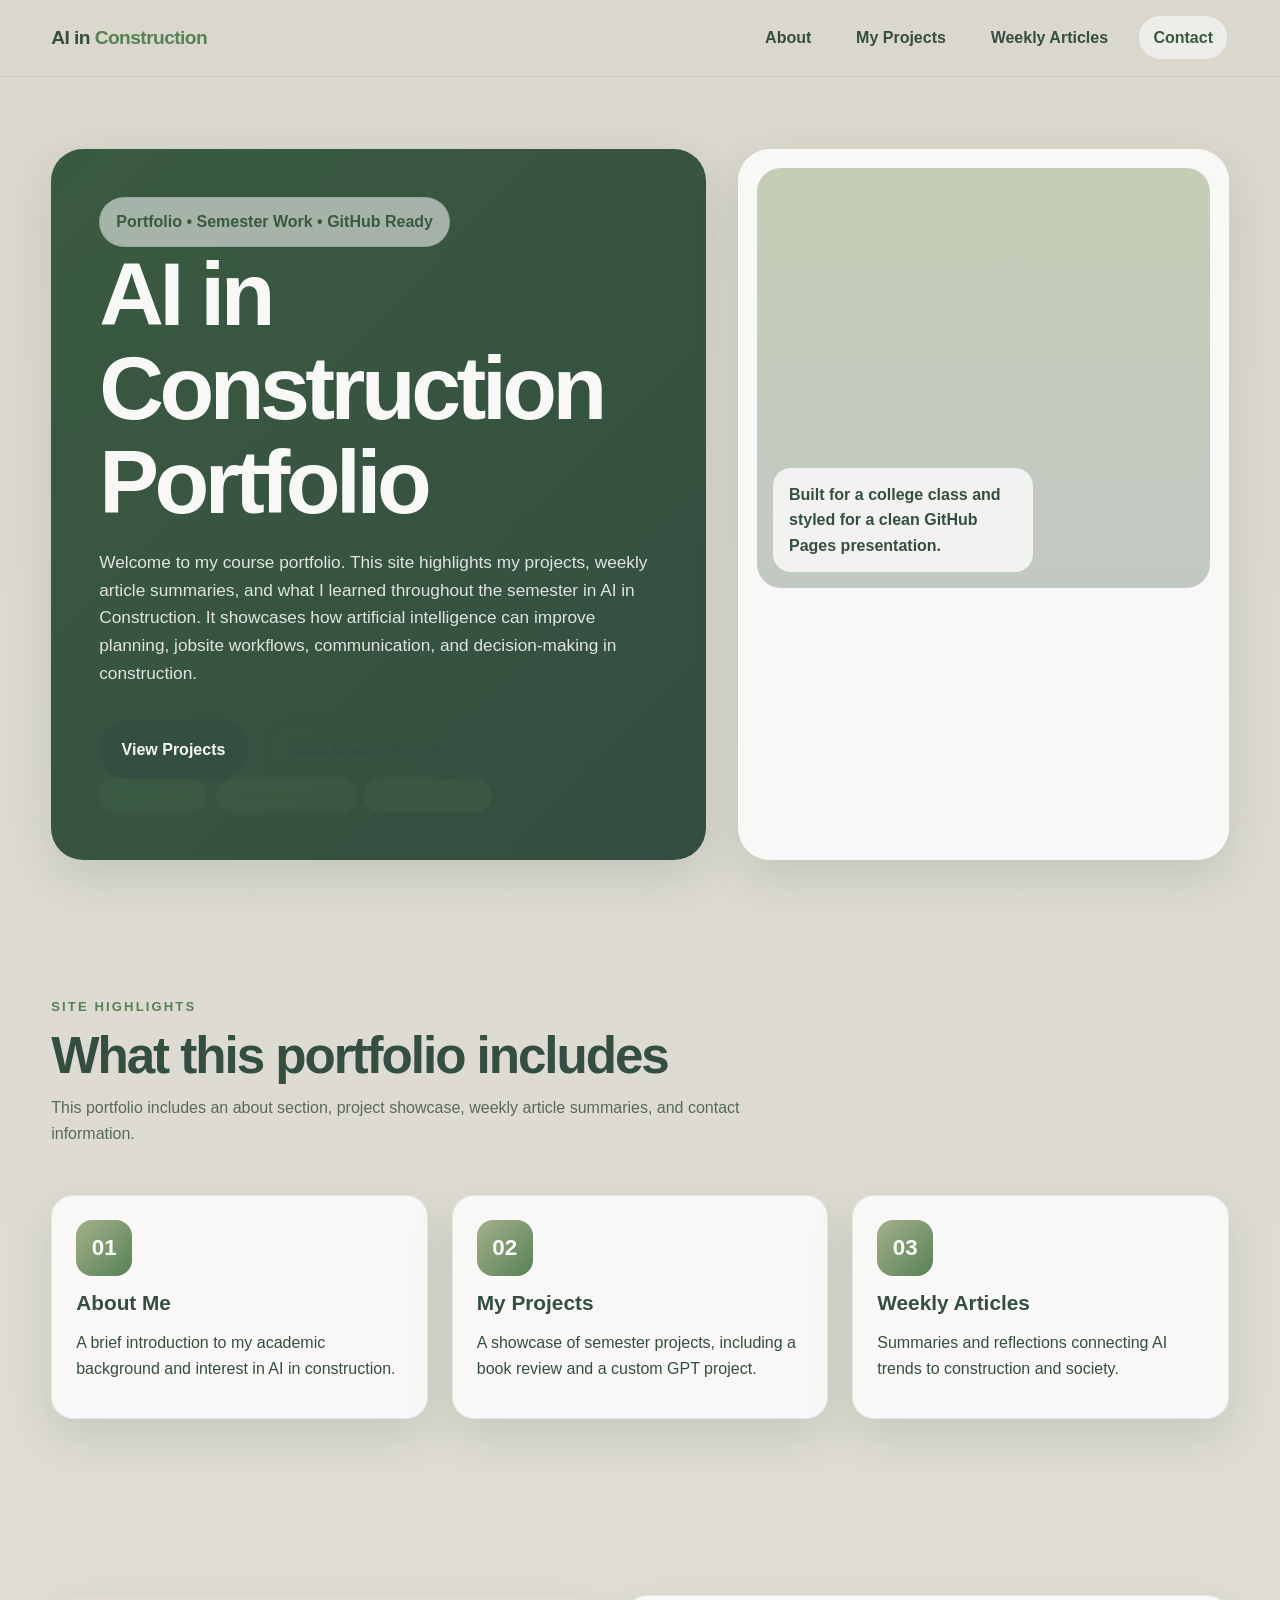
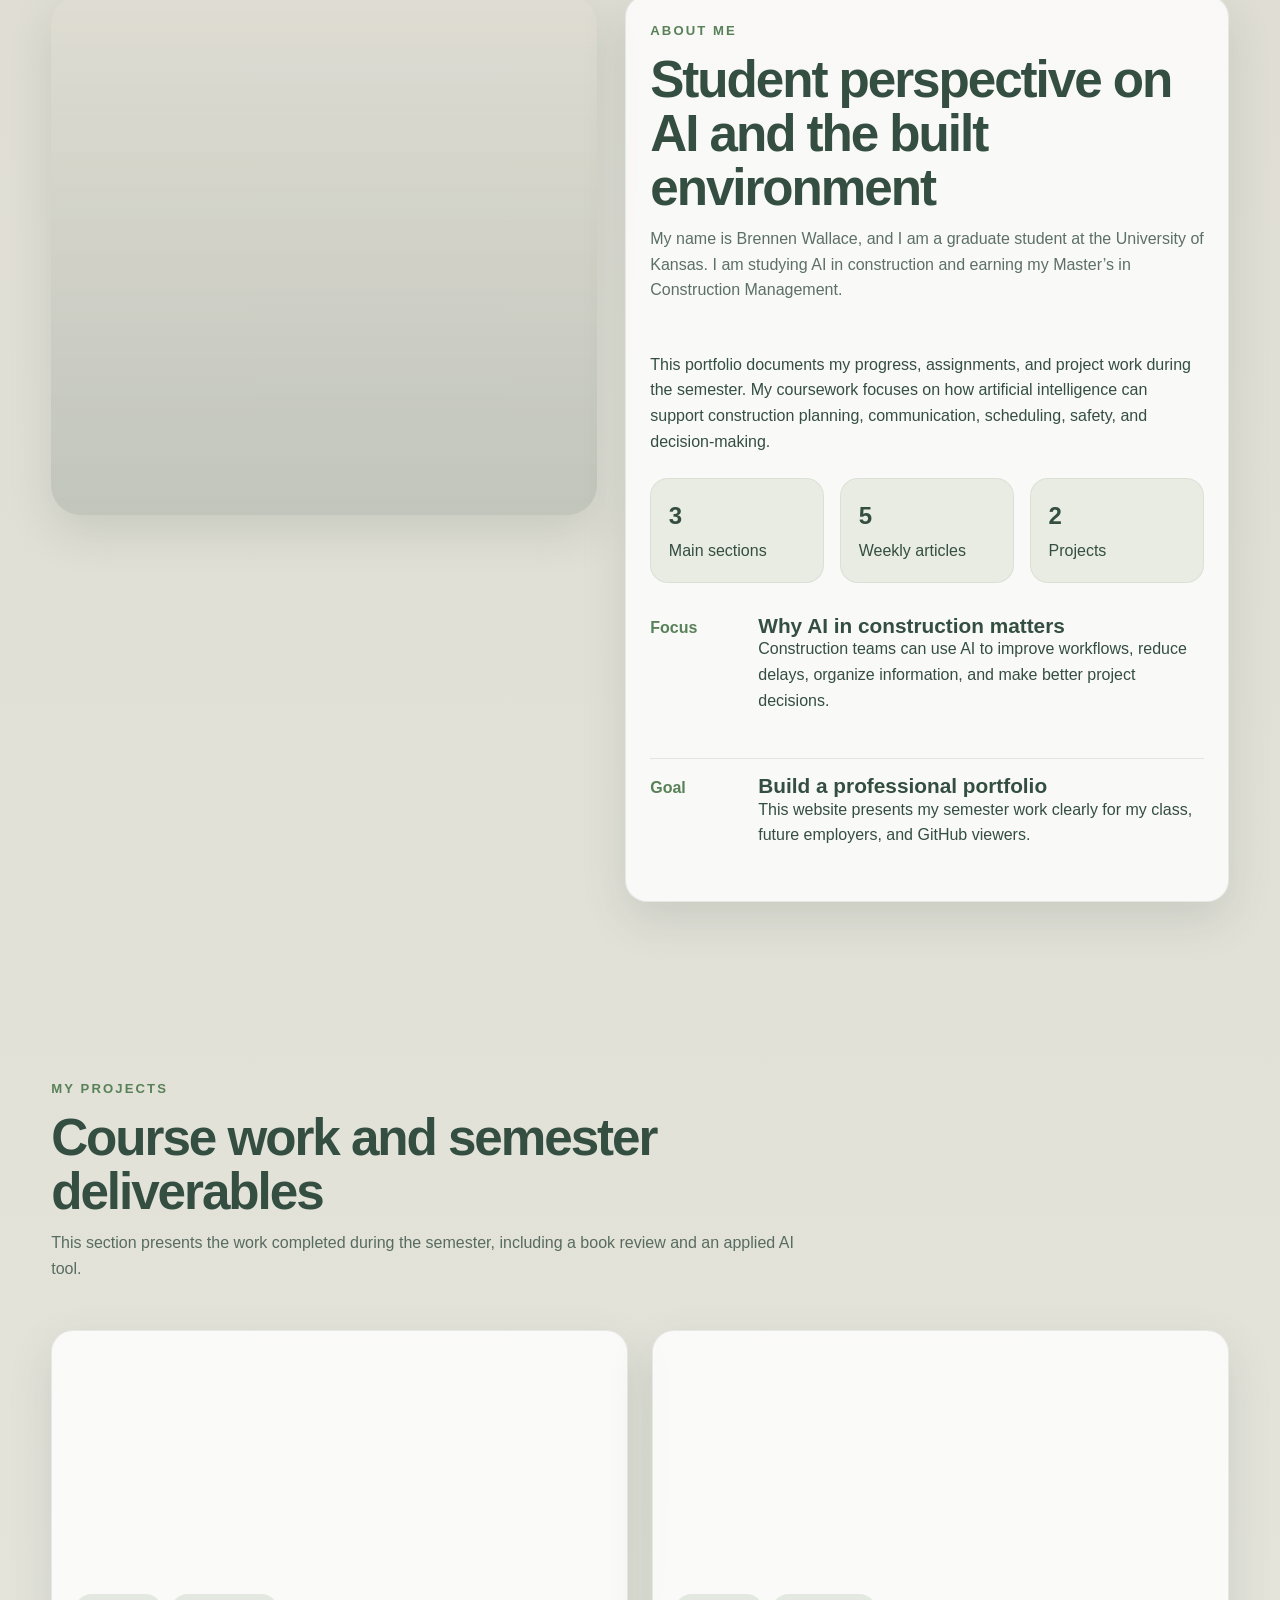
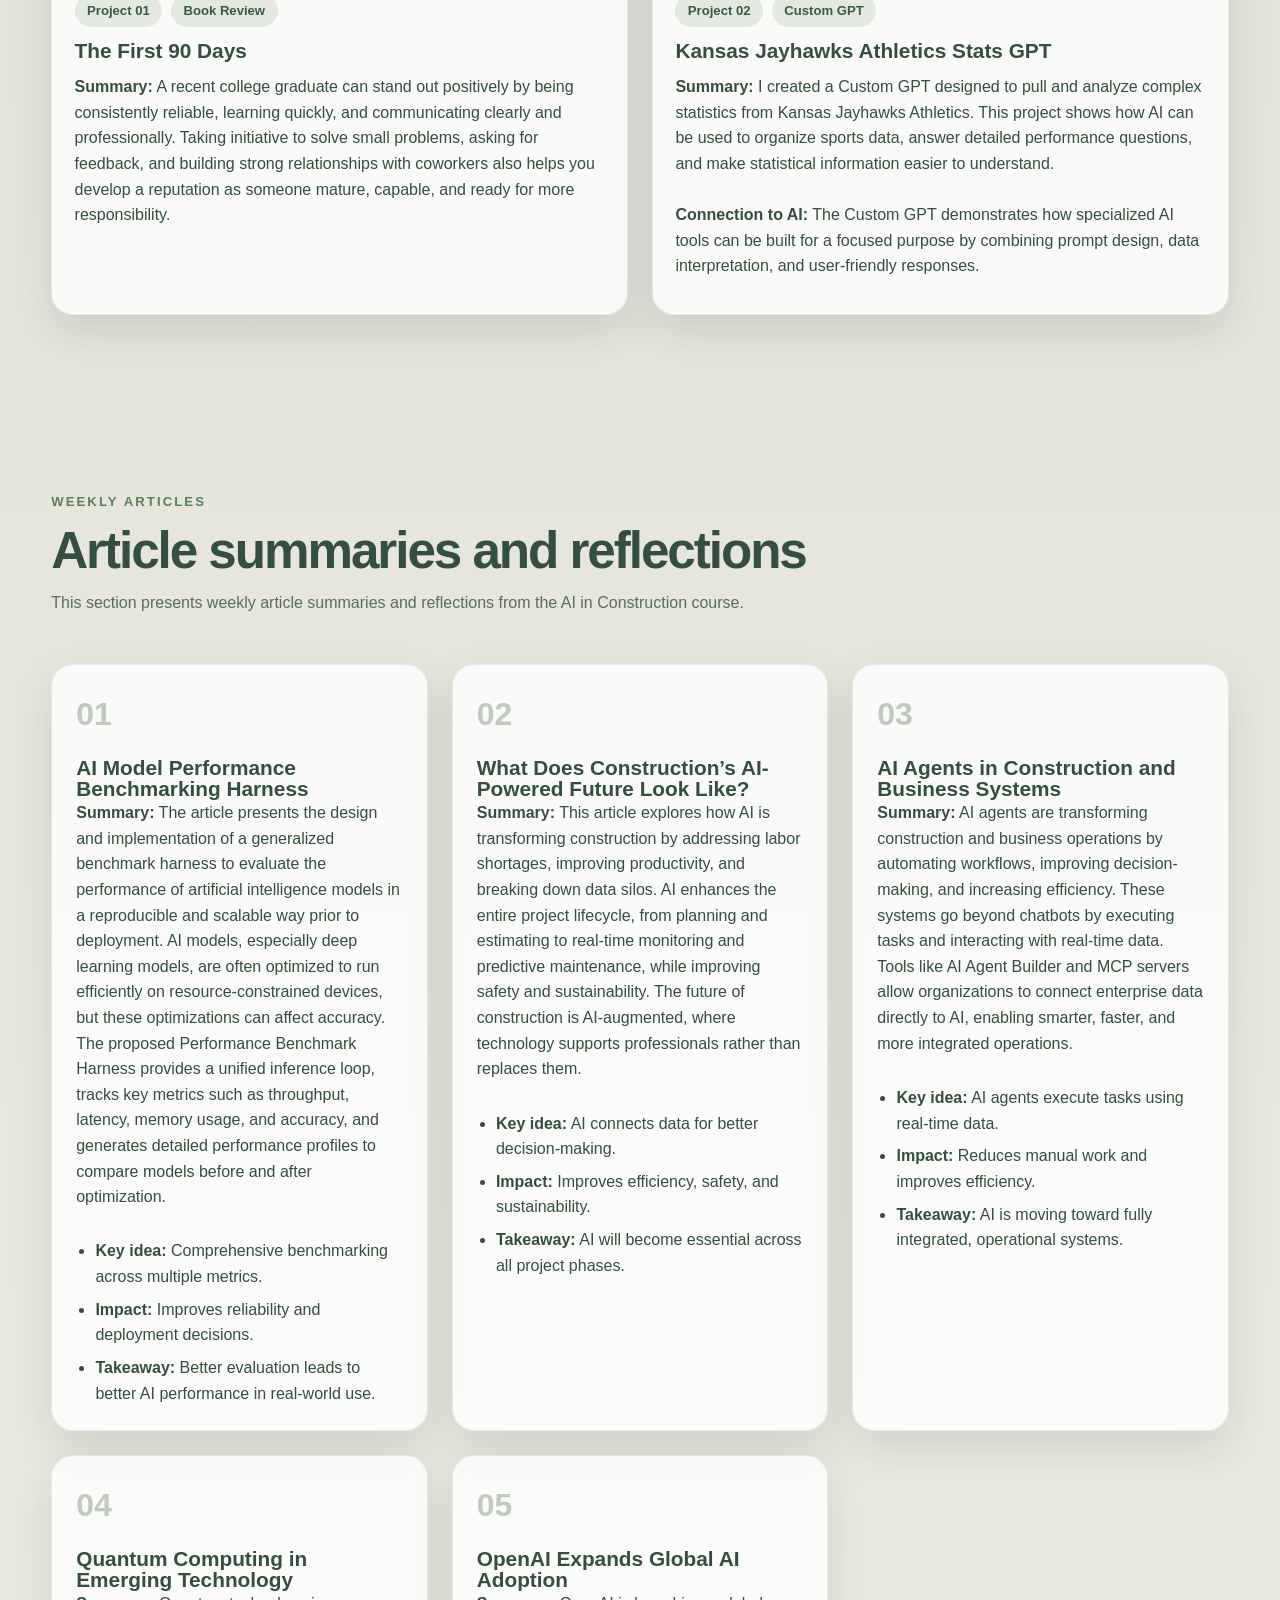
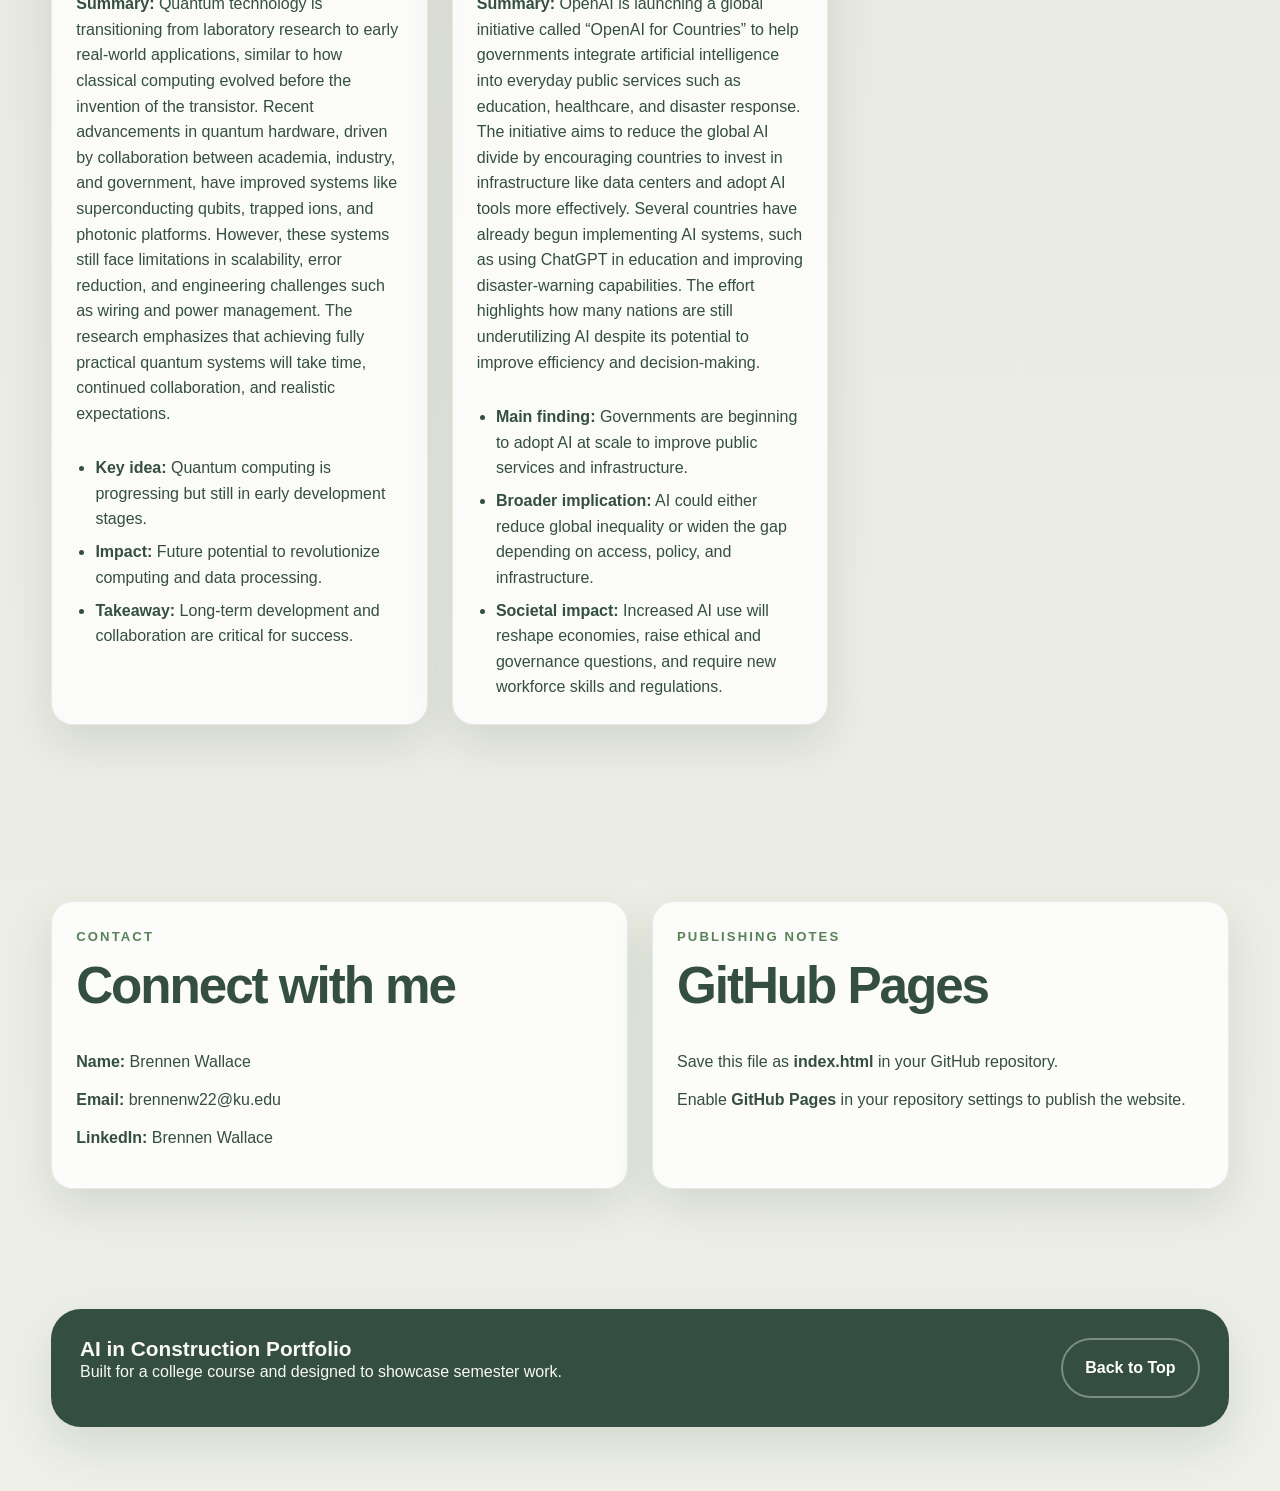
==== commit 2d41356b: "Create index.html" ====
--- a/index.html
+++ b/index.html
@@ -34,12 +34,6 @@
       line-height: 1.6;
     }
 
-    img {
-      max-width: 100%;
-      display: block;
-      border-radius: 18px;
-    }
-
     a {
       color: inherit;
       text-decoration: none;
@@ -93,6 +87,11 @@
 
     p {
       font-size: 1rem;
+      margin-bottom: 0.8rem;
+    }
+
+    .muted {
+      color: rgba(52, 78, 65, 0.8);
     }
 
     .pill {
@@ -233,11 +232,10 @@
     }
 
     .hero-image {
-      min-height: 100%;
+      min-height: 420px;
       background: linear-gradient(180deg, rgba(163, 177, 138, 0.6), rgba(52, 78, 65, 0.28)),
         url('https://images.unsplash.com/photo-1504307651254-35680f356dfd?auto=format&fit=crop&w=1200&q=80') center/cover;
       border-radius: 24px;
-      min-height: 420px;
       position: relative;
     }
 
@@ -265,7 +263,10 @@
       grid-template-columns: repeat(3, 1fr);
     }
 
-    .projects-grid,
+    .projects-grid {
+      grid-template-columns: repeat(2, 1fr);
+    }
+
     .articles-grid {
       grid-template-columns: repeat(3, 1fr);
     }
@@ -332,6 +333,31 @@
       margin-bottom: 0.2rem;
     }
 
+    .timeline {
+      margin-top: 2rem;
+      display: grid;
+      gap: 1rem;
+    }
+
+    .timeline-item {
+      display: grid;
+      grid-template-columns: 92px 1fr;
+      gap: 1rem;
+      align-items: start;
+      padding: 1rem 0;
+      border-top: 1px solid rgba(52, 78, 65, 0.12);
+    }
+
+    .timeline-item:first-child {
+      border-top: none;
+      padding-top: 0;
+    }
+
+    .timeline-week {
+      font-weight: 800;
+      color: var(--fern);
+    }
+
     .project-card {
       padding: 0;
       overflow: hidden;
@@ -343,9 +369,13 @@
       background-position: center;
     }
 
-    .project-one { background-image: url('https://images.unsplash.com/photo-1541888946425-d81bb19240f5?auto=format&fit=crop&w=1200&q=80'); }
-    .project-two { background-image: url('https://images.unsplash.com/photo-1503387762-592deb58ef4e?auto=format&fit=crop&w=1200&q=80'); }
-    .project-three { background-image: url('https://images.unsplash.com/photo-1518005020951-eccb494ad742?auto=format&fit=crop&w=1200&q=80'); }
+    .project-one {
+      background-image: url('https://images.unsplash.com/photo-1541888946425-d81bb19240f5?auto=format&fit=crop&w=1200&q=80');
+    }
+
+    .project-two {
+      background-image: url('https://images.unsplash.com/photo-1503387762-592deb58ef4e?auto=format&fit=crop&w=1200&q=80');
+    }
 
     .project-content {
       padding: 1.4rem;
@@ -369,31 +399,6 @@
       color: var(--hunter-green);
     }
 
-    .timeline {
-      margin-top: 2rem;
-      display: grid;
-      gap: 1rem;
-    }
-
-    .timeline-item {
-      display: grid;
-      grid-template-columns: 92px 1fr;
-      gap: 1rem;
-      align-items: start;
-      padding: 1rem 0;
-      border-top: 1px solid rgba(52, 78, 65, 0.12);
-    }
-
-    .timeline-item:first-child {
-      border-top: none;
-      padding-top: 0;
-    }
-
-    .timeline-week {
-      font-weight: 800;
-      color: var(--fern);
-    }
-
     .article-card {
       display: flex;
       flex-direction: column;
@@ -415,27 +420,9 @@
       margin-top: 0.45rem;
     }
 
-    .cta-panel {
-      margin-top: 2rem;
-      padding: 2rem;
-      border-radius: 30px;
-      background: linear-gradient(135deg, var(--fern), var(--pine-teal));
-      color: var(--white);
-      box-shadow: var(--shadow);
-      display: grid;
-      grid-template-columns: 1fr auto;
-      gap: 1rem;
-      align-items: center;
-    }
-
     .contact-grid {
       grid-template-columns: 1fr 1fr;
       align-items: stretch;
-    }
-
-    .contact-card,
-    .footer-card {
-      min-height: 100%;
     }
 
     .footer {
@@ -455,15 +442,10 @@
       flex-wrap: wrap;
     }
 
-    .muted {
-      color: rgba(52, 78, 65, 0.8);
-    }
-
     @media (max-width: 1040px) {
       .hero-grid,
       .about-grid,
-      .contact-grid,
-      .cta-panel {
+      .contact-grid {
         grid-template-columns: 1fr;
       }
 
@@ -529,8 +511,8 @@
             <h1>AI in Construction Portfolio</h1>
             <p>
               Welcome to my course portfolio. This site highlights my projects, weekly article summaries,
-              and what I learned throughout the semester in AI in Construction. It is designed to showcase
-              how artificial intelligence can improve planning, jobsite workflows, communication, and decision-making in construction.
+              and what I learned throughout the semester in AI in Construction. It showcases how artificial
+              intelligence can improve planning, jobsite workflows, communication, and decision-making in construction.
             </p>
             <div class="hero-actions">
               <a class="btn btn-primary" href="#projects">View Projects</a>
@@ -559,8 +541,7 @@
           <span class="eyebrow">Site Highlights</span>
           <h2>What this portfolio includes</h2>
           <p class="muted">
-            The layout follows your sitemap with a home page, an about section, a project showcase,
-            and a weekly articles area for summaries and takeaways.
+            This portfolio includes an about section, project showcase, weekly article summaries, and contact information.
           </p>
         </div>
 
@@ -568,19 +549,19 @@
           <article class="card feature-card">
             <div class="feature-icon">01</div>
             <h3>About Me</h3>
-            <p>Introduce yourself, your background, and why construction technology and AI interest you.</p>
+            <p>A brief introduction to my academic background and interest in AI in construction.</p>
           </article>
 
           <article class="card feature-card">
             <div class="feature-icon">02</div>
             <h3>My Projects</h3>
-            <p>Showcase your semester assignments, deliverables, tools used, and key lessons learned.</p>
+            <p>A showcase of semester projects, including a book review and a custom GPT project.</p>
           </article>
 
           <article class="card feature-card">
             <div class="feature-icon">03</div>
             <h3>Weekly Articles</h3>
-            <p>Post article summaries, reflections, and connections between industry trends and course topics.</p>
+            <p>Summaries and reflections connecting AI trends to construction and society.</p>
           </article>
         </div>
       </div>
@@ -595,12 +576,12 @@
             <span class="eyebrow">About Me</span>
             <h2>Student perspective on AI and the built environment</h2>
             <p class="muted">
-              My name is Brennen Wallace and I am a graduate student at the University of Kansas. I am studying AI in construction and I am earning my Master’s in Construction Management.
+              My name is Brennen Wallace, and I am a graduate student at the University of Kansas. I am studying AI in construction and earning my Master’s in Construction Management.
             </p>
           </div>
 
           <p>
-            My name is Brennen Wallace and I am a graduate student at the University of Kansas. I am studying AI in construction and I am getting my Masters of Construction Management. This portfolio documents my progress, assignments, and project work during the semester.
+            This portfolio documents my progress, assignments, and project work during the semester. My coursework focuses on how artificial intelligence can support construction planning, communication, scheduling, safety, and decision-making.
           </p>
 
           <div class="stats-grid">
@@ -609,12 +590,12 @@
               Main sections
             </div>
             <div class="stat-box">
-              <strong>15+</strong>
-              Weekly entries
+              <strong>5</strong>
+              Weekly articles
             </div>
             <div class="stat-box">
-              <strong>100%</strong>
-              Ready for GitHub Pages
+              <strong>2</strong>
+              Projects
             </div>
           </div>
 
@@ -630,10 +611,9 @@
               <div class="timeline-week">Goal</div>
               <div>
                 <h3>Build a professional portfolio</h3>
-                <p>This website is designed to present semester work clearly for your class, future employers, and GitHub viewers.</p>
+                <p>This website presents my semester work clearly for my class, future employers, and GitHub viewers.</p>
               </div>
             </div>
-            
           </div>
         </div>
       </div>
@@ -644,37 +624,38 @@
         <div class="section-heading">
           <span class="eyebrow">My Projects</span>
           <h2>Course work and semester deliverables</h2>
-          <p class="muted">This section presents the work completed during the semester, including projects and applied AI tools.</p>
+          <p class="muted">
+            This section presents the work completed during the semester, including a book review and an applied AI tool.
+          </p>
         </div>
 
         <div class="projects-grid">
           <article class="card project-card">
-        <div class="project-image project-1"></div>
-        <div class="project-body">
-          <div class="tags">
-            <span class="tag">Project 01</span>
-            <span class="tag">Book Review</span>
-          </div>
-          <h3>The First 90 Days</h3>
-          <p><strong>Summary:</strong> A recent college graduate can stand out positively by being consistently reliable, learning quickly, and communicating clearly and professionally. Taking initiative to solve small problems, asking for feedback, and building strong relationships with coworkers also helps you develop a reputation as someone mature, capable, and ready for more responsibility.</p>
-        </div>
-      </article>
-
-      <article class="card project-card">
-        <div class="project-image project-2"></div>
-        <div class="project-body">
-          <div class="tags">
-            <span class="tag">Project 02</span>
-            <span class="tag">Custom GPT</span>
-          </div>
-          <h3>Kansas Jayhawks Athletics Stats GPT</h3>
-          <p><strong>Summary:</strong> I created a Custom GPT designed to pull and analyze complex statistics from Kansas Jayhawks Athletics. This project shows how AI can be used to organize sports data, answer detailed performance questions, and make statistical information easier to understand.</p>
-          <p><strong>Connection to AI:</strong> The Custom GPT demonstrates how specialized AI tools can be built for a focused purpose by combining prompt design, data interpretation, and user-friendly responses.</p>
-        </div>
-      </article>
-    </div>
-
-        </div>
+            <div class="project-image project-one"></div>
+            <div class="project-content">
+              <div class="tag-row">
+                <span class="tag">Project 01</span>
+                <span class="tag">Book Review</span>
+              </div>
+              <h3>The First 90 Days</h3>
+              <p><strong>Summary:</strong> A recent college graduate can stand out positively by being consistently reliable, learning quickly, and communicating clearly and professionally. Taking initiative to solve small problems, asking for feedback, and building strong relationships with coworkers also helps you develop a reputation as someone mature, capable, and ready for more responsibility.</p>
+            </div>
+          </article>
+
+          <article class="card project-card">
+            <div class="project-image project-two"></div>
+            <div class="project-content">
+              <div class="tag-row">
+                <span class="tag">Project 02</span>
+                <span class="tag">Custom GPT</span>
+              </div>
+              <h3>Kansas Jayhawks Athletics Stats GPT</h3>
+              <p><strong>Summary:</strong> I created a Custom GPT designed to pull and analyze complex statistics from Kansas Jayhawks Athletics. This project shows how AI can be used to organize sports data, answer detailed performance questions, and make statistical information easier to understand.</p>
+              <p><strong>Connection to AI:</strong> The Custom GPT demonstrates how specialized AI tools can be built for a focused purpose by combining prompt design, data interpretation, and user-friendly responses.</p>
+            </div>
+          </article>
+        </div>
+      </div>
     </section>
 
     <section id="articles" class="section">
@@ -682,50 +663,76 @@
         <div class="section-heading">
           <span class="eyebrow">Weekly Articles</span>
           <h2>Article summaries and reflections</h2>
-          <p class="muted">This section presents weekly article summaries and reflections from the AI in Construction course.</p>
+          <p class="muted">
+            This section presents weekly article summaries and reflections from the AI in Construction course.
+          </p>
         </div>
 
         <div class="articles-grid">
           <article class="card article-card">
-        <div class="article-number">01</div>
-        <div>
-          <h3>AI Model Performance Benchmarking Harness</h3>
-          <p><strong>Summary:</strong> The article presents the design and implementation of a generalized benchmark harness to evaluate the performance of artificial intelligence (AI) models in a reproducible and scalable way prior to deployment. AI models—especially deep learning models—are often optimized to run efficiently on resource-constrained devices, but these optimizations can affect accuracy. The proposed Performance Benchmark Harness (PBH) provides a unified inference loop, tracks key metrics such as throughput, latency, memory usage, and accuracy, and generates detailed performance profiles to compare models before and after optimization.</p>
-        </div>
-        <ul>
-          <li><strong>Key idea:</strong> Comprehensive benchmarking across multiple metrics.</li>
-          <li><strong>Impact:</strong> Improves reliability and deployment decisions.</li>
-          <li><strong>Takeaway:</strong> Better evaluation leads to better AI performance in real-world use.</li>
-        </ul>
-      </article>
-
-      <article class="card article-card">
-        <div class="article-number">02</div>
-        <div>
-          <h3>What Does Construction’s AI-Powered Future Look Like?</h3>
-          <p><strong>Summary:</strong> This article explores how AI is transforming construction by addressing labor shortages, improving productivity, and breaking down data silos. AI enhances the entire project lifecycle—from planning and estimating to real-time monitoring and predictive maintenance—while improving safety and sustainability. The future of construction is AI-augmented, where technology supports professionals rather than replaces them.</p>
-        </div>
-        <ul>
-          <li><strong>Key idea:</strong> AI connects data for better decision-making.</li>
-          <li><strong>Impact:</strong> Improves efficiency, safety, and sustainability.</li>
-          <li><strong>Takeaway:</strong> AI will become essential across all project phases.</li>
-        </ul>
-      </article>
-
-      <article class="card article-card">
-        <div class="article-number">03</div>
-        <div>
-          <h3>AI Agents in Construction and Business Systems</h3>
-          <p><strong>Summary:</strong> AI agents are transforming construction and business operations by automating workflows, improving decision-making, and increasing efficiency. These systems go beyond chatbots by executing tasks and interacting with real-time data. Tools like AI Agent Builder and MCP servers allow organizations to connect enterprise data directly to AI, enabling smarter, faster, and more integrated operations.</p>
-        </div>
-        <ul>
-          <li><strong>Key idea:</strong> AI agents execute tasks using real-time data.</li>
-          <li><strong>Impact:</strong> Reduces manual work and improves efficiency.</li>
-          <li><strong>Takeaway:</strong> AI is moving toward fully integrated, operational systems.</li>
-        </ul>
-      </article>
-
-      
+            <div class="article-number">01</div>
+            <div>
+              <h3>AI Model Performance Benchmarking Harness</h3>
+              <p><strong>Summary:</strong> The article presents the design and implementation of a generalized benchmark harness to evaluate the performance of artificial intelligence models in a reproducible and scalable way prior to deployment. AI models, especially deep learning models, are often optimized to run efficiently on resource-constrained devices, but these optimizations can affect accuracy. The proposed Performance Benchmark Harness provides a unified inference loop, tracks key metrics such as throughput, latency, memory usage, and accuracy, and generates detailed performance profiles to compare models before and after optimization.</p>
+            </div>
+            <ul>
+              <li><strong>Key idea:</strong> Comprehensive benchmarking across multiple metrics.</li>
+              <li><strong>Impact:</strong> Improves reliability and deployment decisions.</li>
+              <li><strong>Takeaway:</strong> Better evaluation leads to better AI performance in real-world use.</li>
+            </ul>
+          </article>
+
+          <article class="card article-card">
+            <div class="article-number">02</div>
+            <div>
+              <h3>What Does Construction’s AI-Powered Future Look Like?</h3>
+              <p><strong>Summary:</strong> This article explores how AI is transforming construction by addressing labor shortages, improving productivity, and breaking down data silos. AI enhances the entire project lifecycle, from planning and estimating to real-time monitoring and predictive maintenance, while improving safety and sustainability. The future of construction is AI-augmented, where technology supports professionals rather than replaces them.</p>
+            </div>
+            <ul>
+              <li><strong>Key idea:</strong> AI connects data for better decision-making.</li>
+              <li><strong>Impact:</strong> Improves efficiency, safety, and sustainability.</li>
+              <li><strong>Takeaway:</strong> AI will become essential across all project phases.</li>
+            </ul>
+          </article>
+
+          <article class="card article-card">
+            <div class="article-number">03</div>
+            <div>
+              <h3>AI Agents in Construction and Business Systems</h3>
+              <p><strong>Summary:</strong> AI agents are transforming construction and business operations by automating workflows, improving decision-making, and increasing efficiency. These systems go beyond chatbots by executing tasks and interacting with real-time data. Tools like AI Agent Builder and MCP servers allow organizations to connect enterprise data directly to AI, enabling smarter, faster, and more integrated operations.</p>
+            </div>
+            <ul>
+              <li><strong>Key idea:</strong> AI agents execute tasks using real-time data.</li>
+              <li><strong>Impact:</strong> Reduces manual work and improves efficiency.</li>
+              <li><strong>Takeaway:</strong> AI is moving toward fully integrated, operational systems.</li>
+            </ul>
+          </article>
+
+          <article class="card article-card">
+            <div class="article-number">04</div>
+            <div>
+              <h3>Quantum Computing in Emerging Technology</h3>
+              <p><strong>Summary:</strong> Quantum technology is transitioning from laboratory research to early real-world applications, similar to how classical computing evolved before the invention of the transistor. Recent advancements in quantum hardware, driven by collaboration between academia, industry, and government, have improved systems like superconducting qubits, trapped ions, and photonic platforms. However, these systems still face limitations in scalability, error reduction, and engineering challenges such as wiring and power management. The research emphasizes that achieving fully practical quantum systems will take time, continued collaboration, and realistic expectations.</p>
+            </div>
+            <ul>
+              <li><strong>Key idea:</strong> Quantum computing is progressing but still in early development stages.</li>
+              <li><strong>Impact:</strong> Future potential to revolutionize computing and data processing.</li>
+              <li><strong>Takeaway:</strong> Long-term development and collaboration are critical for success.</li>
+            </ul>
+          </article>
+
+          <article class="card article-card">
+            <div class="article-number">05</div>
+            <div>
+              <h3>OpenAI Expands Global AI Adoption</h3>
+              <p><strong>Summary:</strong> OpenAI is launching a global initiative called “OpenAI for Countries” to help governments integrate artificial intelligence into everyday public services such as education, healthcare, and disaster response. The initiative aims to reduce the global AI divide by encouraging countries to invest in infrastructure like data centers and adopt AI tools more effectively. Several countries have already begun implementing AI systems, such as using ChatGPT in education and improving disaster-warning capabilities. The effort highlights how many nations are still underutilizing AI despite its potential to improve efficiency and decision-making.</p>
+            </div>
+            <ul>
+              <li><strong>Main finding:</strong> Governments are beginning to adopt AI at scale to improve public services and infrastructure.</li>
+              <li><strong>Broader implication:</strong> AI could either reduce global inequality or widen the gap depending on access, policy, and infrastructure.</li>
+              <li><strong>Societal impact:</strong> Increased AI use will reshape economies, raise ethical and governance questions, and require new workforce skills and regulations.</li>
+            </ul>
+          </article>
         </div>
       </div>
     </section>
@@ -736,7 +743,6 @@
           <div class="section-heading">
             <span class="eyebrow">Contact</span>
             <h2>Connect with me</h2>
-            
           </div>
           <p><strong>Name:</strong> Brennen Wallace</p>
           <p><strong>Email:</strong> brennenw22@ku.edu</p>
@@ -746,11 +752,10 @@
         <article class="card contact-card">
           <div class="section-heading">
             <span class="eyebrow">Publishing Notes</span>
-            <h2>How to use this on GitHub</h2>
+            <h2>GitHub Pages</h2>
           </div>
           <p>Save this file as <strong>index.html</strong> in your GitHub repository.</p>
-          <p>Add an <strong>assets</strong> folder if you want to replace the placeholder photos with your own images.</p>
-          <p>To publish, enable <strong>GitHub Pages</strong> in your repository settings.</p>
+          <p>Enable <strong>GitHub Pages</strong> in your repository settings to publish the website.</p>
         </article>
       </div>
     </section>
@@ -761,7 +766,7 @@
       <div class="footer-card">
         <div>
           <h3>AI in Construction Portfolio</h3>
-          <p>Built for a college course and designed to grow throughout the semester.</p>
+          <p>Built for a college course and designed to showcase semester work.</p>
         </div>
         <a href="#home" class="btn btn-secondary" style="color: white; border-color: rgba(255,255,255,0.35);">Back to Top</a>
       </div>
